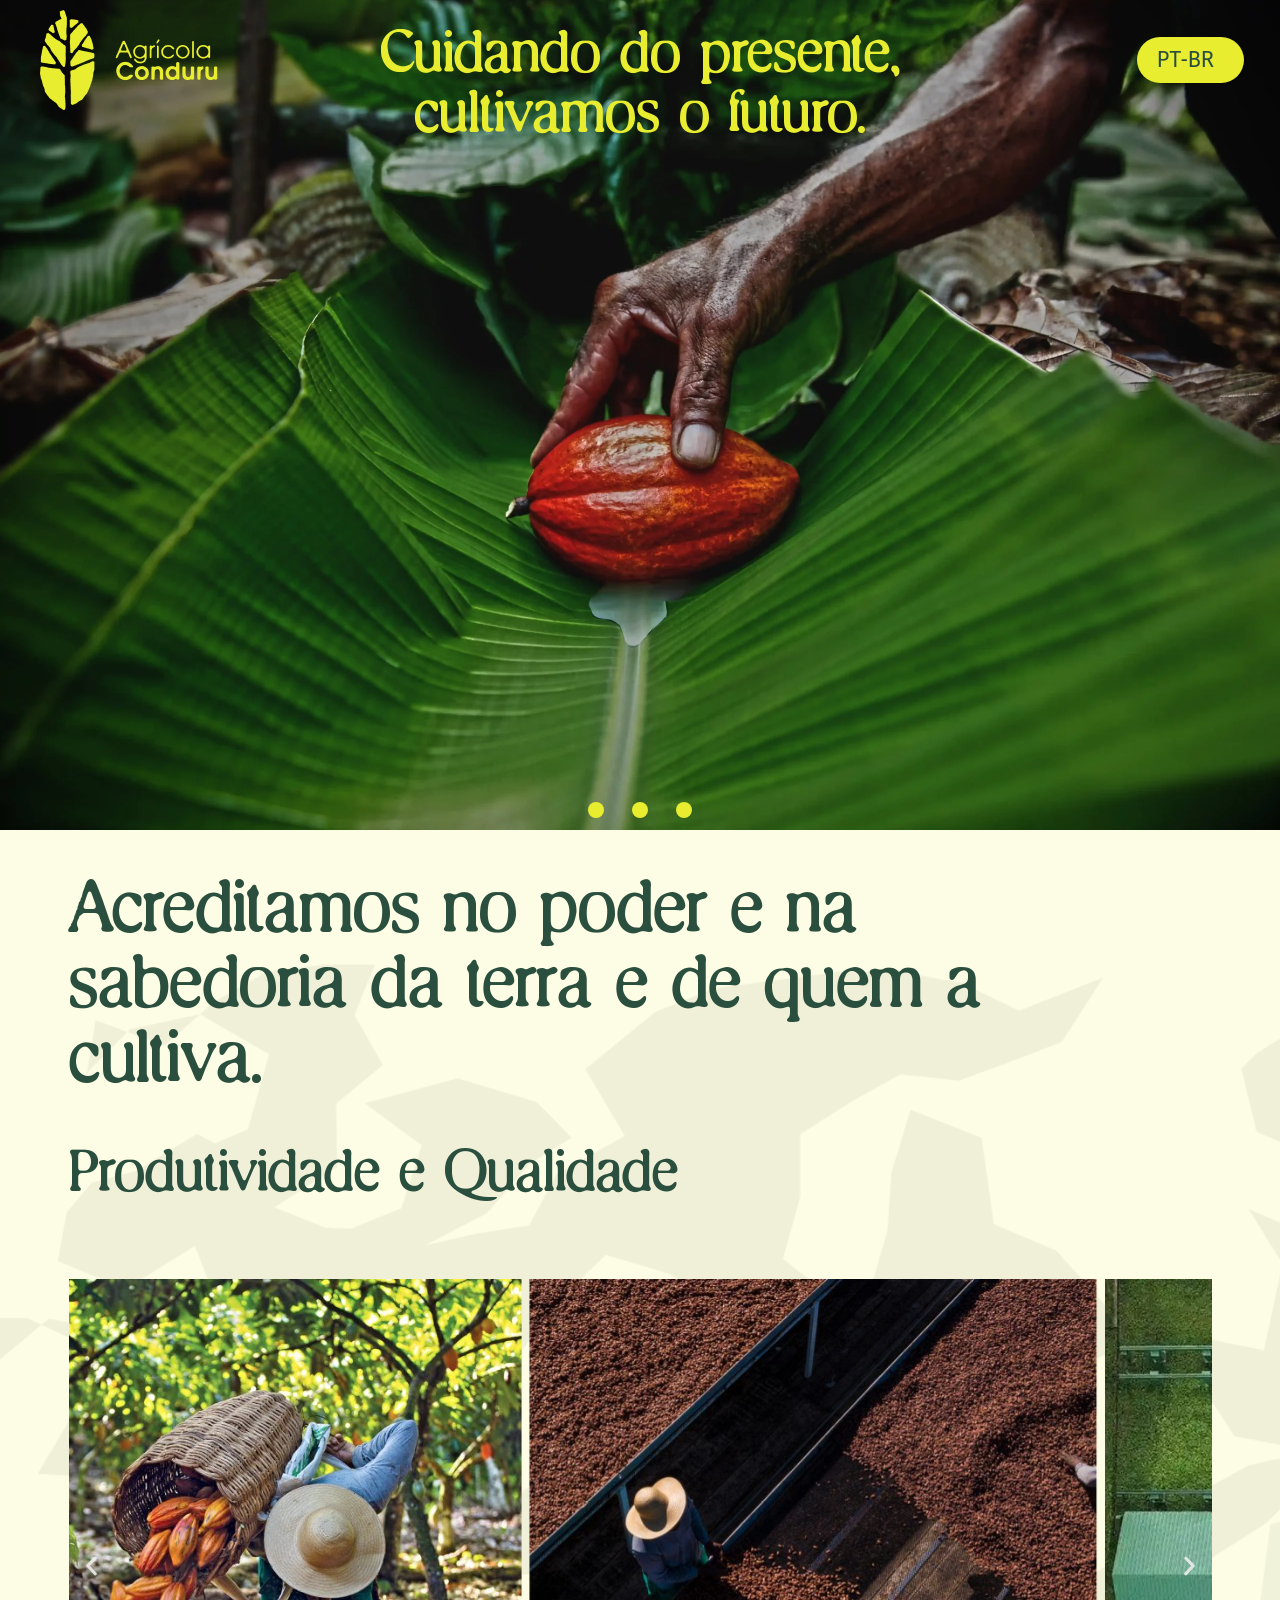
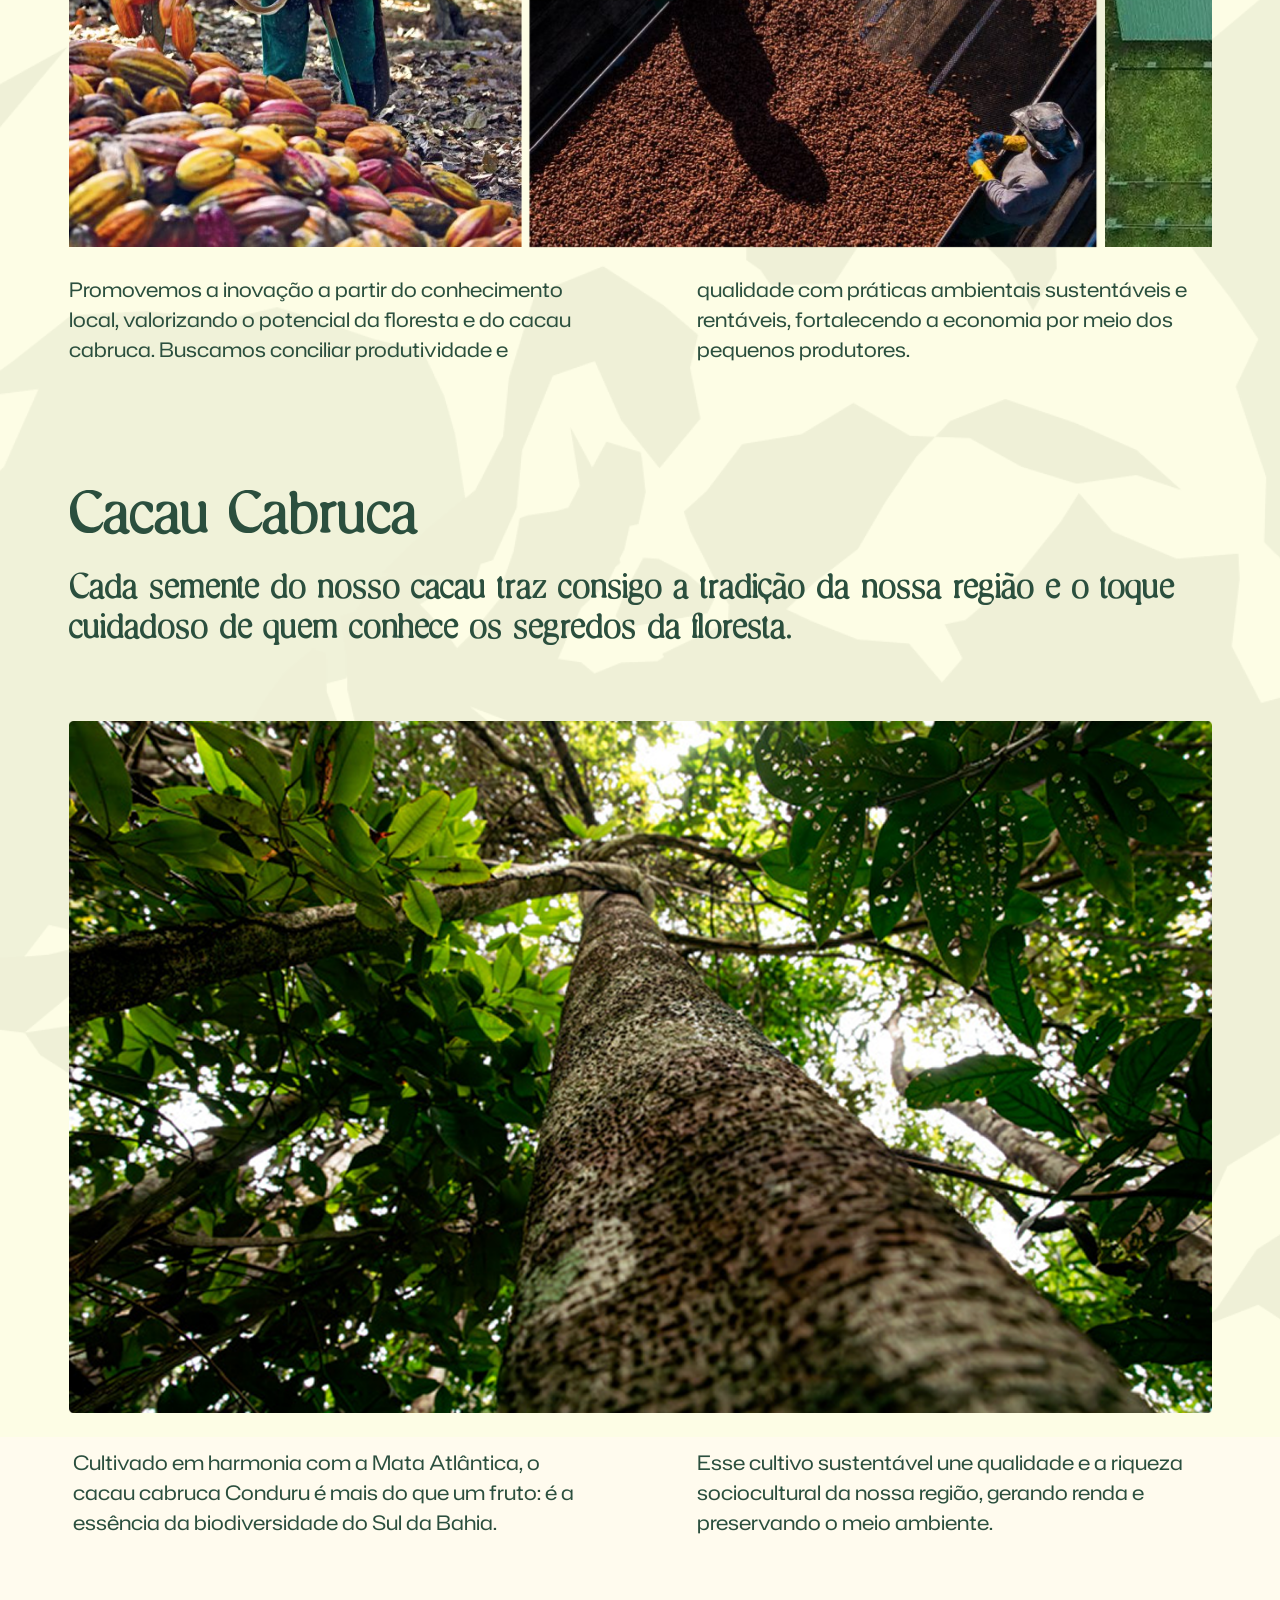
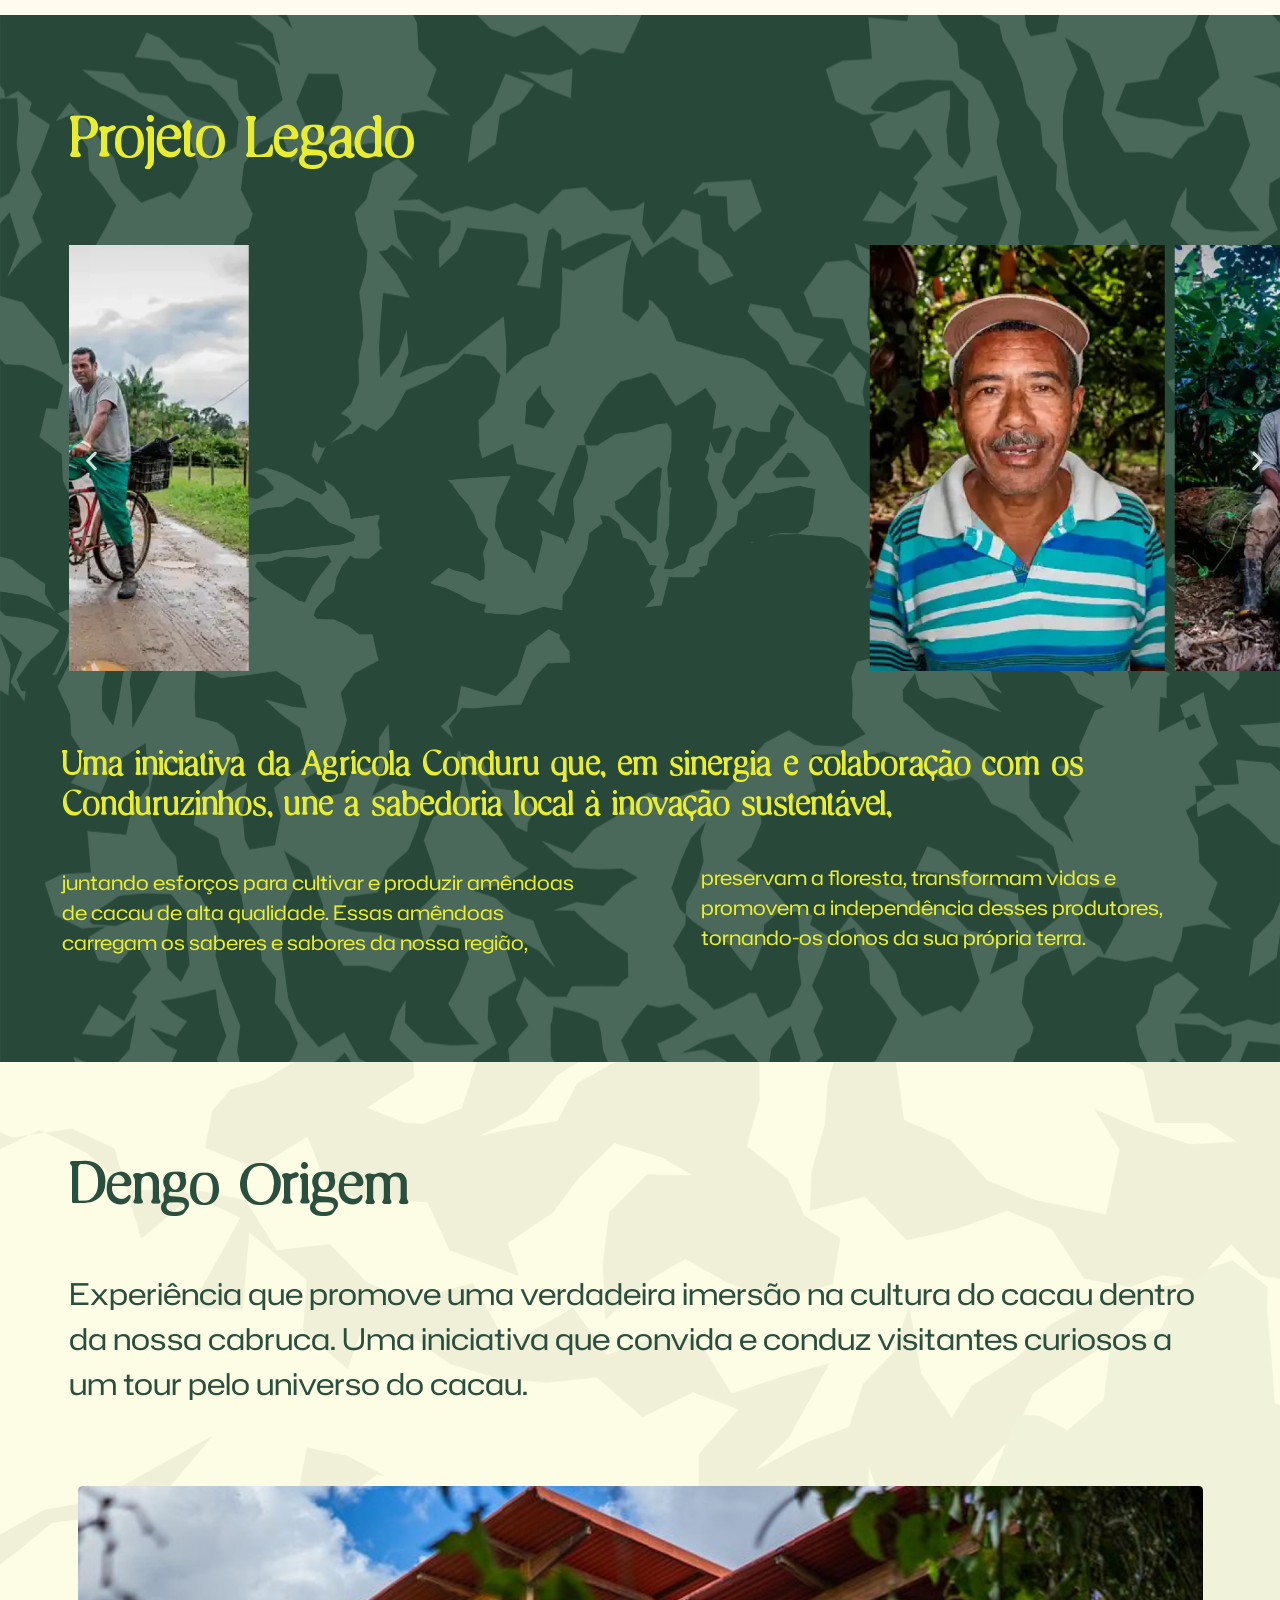
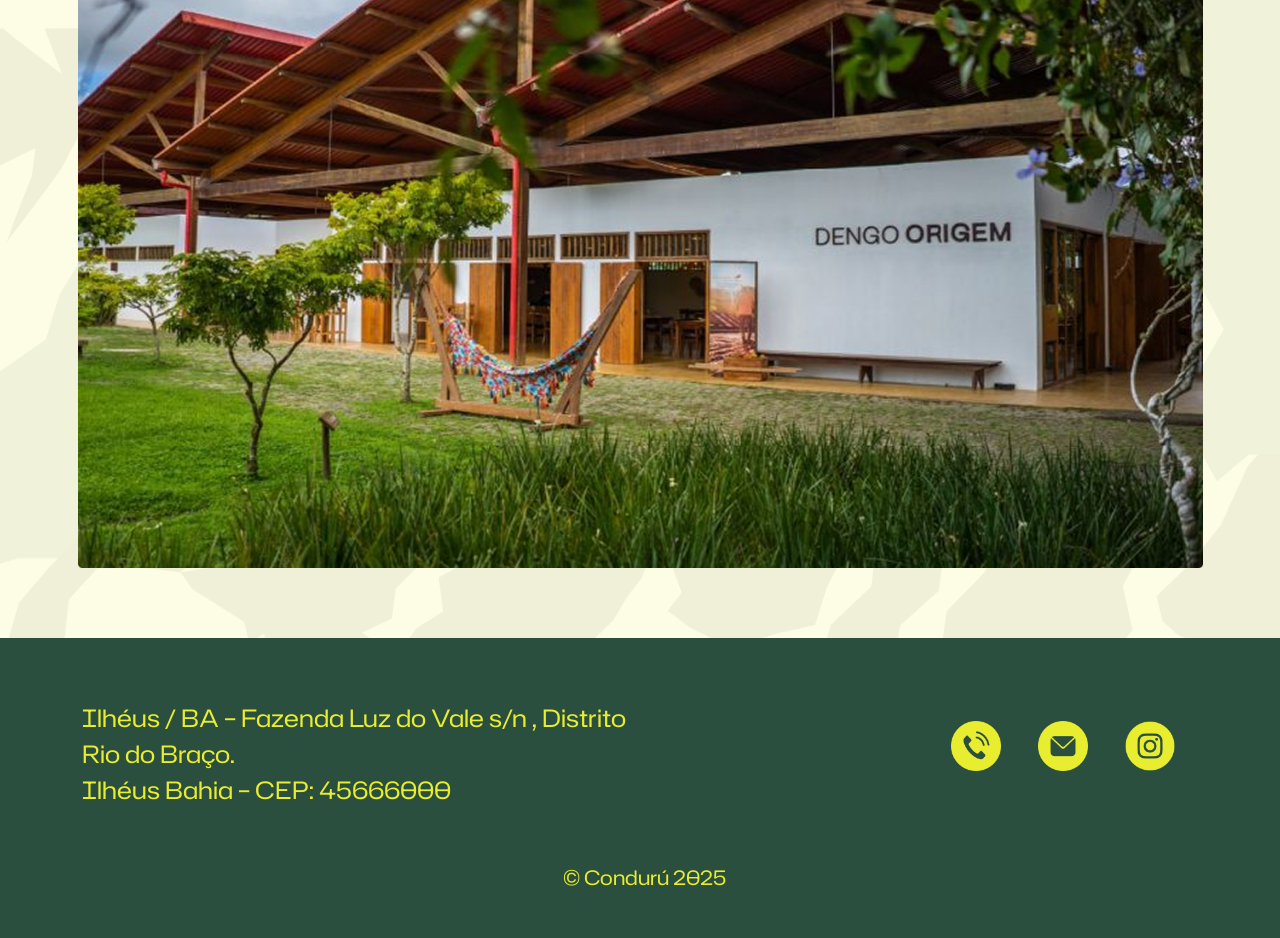
==== pt-br/index.html @ 19e5093d "Site estático da Agrícola Conduru (backup de 28/04/2025) Co-Authored-By: Claude Opus 5.5 <noreply@an" ====
<!doctype html>
<html lang="pt-BR">
<head>
	<meta charset="UTF-8">
	<meta name="viewport" content="width=device-width, initial-scale=1">
	<link rel="profile" href="https://gmpg.org/xfn/11">
	<title>Agrícola Conduru</title>
<meta name='robots' content='max-image-preview:large' />
	<style>img:is([sizes="auto" i], [sizes^="auto," i]) { contain-intrinsic-size: 3000px 1500px }</style>
	<script>
window._wpemojiSettings = {"baseUrl":"https:\/\/s.w.org\/images\/core\/emoji\/16.0.1\/72x72\/","ext":".png","svgUrl":"https:\/\/s.w.org\/images\/core\/emoji\/16.0.1\/svg\/","svgExt":".svg","source":{"concatemoji":"\/wp-includes\/js\/wp-emoji-release.min.js?ver=6.8.3"}};
/*! This file is auto-generated */
!function(s,n){var o,i,e;function c(e){try{var t={supportTests:e,timestamp:(new Date).valueOf()};sessionStorage.setItem(o,JSON.stringify(t))}catch(e){}}function p(e,t,n){e.clearRect(0,0,e.canvas.width,e.canvas.height),e.fillText(t,0,0);var t=new Uint32Array(e.getImageData(0,0,e.canvas.width,e.canvas.height).data),a=(e.clearRect(0,0,e.canvas.width,e.canvas.height),e.fillText(n,0,0),new Uint32Array(e.getImageData(0,0,e.canvas.width,e.canvas.height).data));return t.every(function(e,t){return e===a[t]})}function u(e,t){e.clearRect(0,0,e.canvas.width,e.canvas.height),e.fillText(t,0,0);for(var n=e.getImageData(16,16,1,1),a=0;a<n.data.length;a++)if(0!==n.data[a])return!1;return!0}function f(e,t,n,a){switch(t){case"flag":return n(e,"\ud83c\udff3\ufe0f\u200d\u26a7\ufe0f","\ud83c\udff3\ufe0f\u200b\u26a7\ufe0f")?!1:!n(e,"\ud83c\udde8\ud83c\uddf6","\ud83c\udde8\u200b\ud83c\uddf6")&&!n(e,"\ud83c\udff4\udb40\udc67\udb40\udc62\udb40\udc65\udb40\udc6e\udb40\udc67\udb40\udc7f","\ud83c\udff4\u200b\udb40\udc67\u200b\udb40\udc62\u200b\udb40\udc65\u200b\udb40\udc6e\u200b\udb40\udc67\u200b\udb40\udc7f");case"emoji":return!a(e,"\ud83e\udedf")}return!1}function g(e,t,n,a){var r="undefined"!=typeof WorkerGlobalScope&&self instanceof WorkerGlobalScope?new OffscreenCanvas(300,150):s.createElement("canvas"),o=r.getContext("2d",{willReadFrequently:!0}),i=(o.textBaseline="top",o.font="600 32px Arial",{});return e.forEach(function(e){i[e]=t(o,e,n,a)}),i}function t(e){var t=s.createElement("script");t.src=e,t.defer=!0,s.head.appendChild(t)}"undefined"!=typeof Promise&&(o="wpEmojiSettingsSupports",i=["flag","emoji"],n.supports={everything:!0,everythingExceptFlag:!0},e=new Promise(function(e){s.addEventListener("DOMContentLoaded",e,{once:!0})}),new Promise(function(t){var n=function(){try{var e=JSON.parse(sessionStorage.getItem(o));if("object"==typeof e&&"number"==typeof e.timestamp&&(new Date).valueOf()<e.timestamp+604800&&"object"==typeof e.supportTests)return e.supportTests}catch(e){}return null}();if(!n){if("undefined"!=typeof Worker&&"undefined"!=typeof OffscreenCanvas&&"undefined"!=typeof URL&&URL.createObjectURL&&"undefined"!=typeof Blob)try{var e="postMessage("+g.toString()+"("+[JSON.stringify(i),f.toString(),p.toString(),u.toString()].join(",")+"));",a=new Blob([e],{type:"text/javascript"}),r=new Worker(URL.createObjectURL(a),{name:"wpTestEmojiSupports"});return void(r.onmessage=function(e){c(n=e.data),r.terminate(),t(n)})}catch(e){}c(n=g(i,f,p,u))}t(n)}).then(function(e){for(var t in e)n.supports[t]=e[t],n.supports.everything=n.supports.everything&&n.supports[t],"flag"!==t&&(n.supports.everythingExceptFlag=n.supports.everythingExceptFlag&&n.supports[t]);n.supports.everythingExceptFlag=n.supports.everythingExceptFlag&&!n.supports.flag,n.DOMReady=!1,n.readyCallback=function(){n.DOMReady=!0}}).then(function(){return e}).then(function(){var e;n.supports.everything||(n.readyCallback(),(e=n.source||{}).concatemoji?t(e.concatemoji):e.wpemoji&&e.twemoji&&(t(e.twemoji),t(e.wpemoji)))}))}((window,document),window._wpemojiSettings);
</script>
<style id='wp-emoji-styles-inline-css'>

	img.wp-smiley, img.emoji {
		display: inline !important;
		border: none !important;
		box-shadow: none !important;
		height: 1em !important;
		width: 1em !important;
		margin: 0 0.07em !important;
		vertical-align: -0.1em !important;
		background: none !important;
		padding: 0 !important;
	}
</style>
<style id='global-styles-inline-css'>
:root{--wp--preset--aspect-ratio--square: 1;--wp--preset--aspect-ratio--4-3: 4/3;--wp--preset--aspect-ratio--3-4: 3/4;--wp--preset--aspect-ratio--3-2: 3/2;--wp--preset--aspect-ratio--2-3: 2/3;--wp--preset--aspect-ratio--16-9: 16/9;--wp--preset--aspect-ratio--9-16: 9/16;--wp--preset--color--black: #000000;--wp--preset--color--cyan-bluish-gray: #abb8c3;--wp--preset--color--white: #ffffff;--wp--preset--color--pale-pink: #f78da7;--wp--preset--color--vivid-red: #cf2e2e;--wp--preset--color--luminous-vivid-orange: #ff6900;--wp--preset--color--luminous-vivid-amber: #fcb900;--wp--preset--color--light-green-cyan: #7bdcb5;--wp--preset--color--vivid-green-cyan: #00d084;--wp--preset--color--pale-cyan-blue: #8ed1fc;--wp--preset--color--vivid-cyan-blue: #0693e3;--wp--preset--color--vivid-purple: #9b51e0;--wp--preset--gradient--vivid-cyan-blue-to-vivid-purple: linear-gradient(135deg,rgba(6,147,227,1) 0%,rgb(155,81,224) 100%);--wp--preset--gradient--light-green-cyan-to-vivid-green-cyan: linear-gradient(135deg,rgb(122,220,180) 0%,rgb(0,208,130) 100%);--wp--preset--gradient--luminous-vivid-amber-to-luminous-vivid-orange: linear-gradient(135deg,rgba(252,185,0,1) 0%,rgba(255,105,0,1) 100%);--wp--preset--gradient--luminous-vivid-orange-to-vivid-red: linear-gradient(135deg,rgba(255,105,0,1) 0%,rgb(207,46,46) 100%);--wp--preset--gradient--very-light-gray-to-cyan-bluish-gray: linear-gradient(135deg,rgb(238,238,238) 0%,rgb(169,184,195) 100%);--wp--preset--gradient--cool-to-warm-spectrum: linear-gradient(135deg,rgb(74,234,220) 0%,rgb(151,120,209) 20%,rgb(207,42,186) 40%,rgb(238,44,130) 60%,rgb(251,105,98) 80%,rgb(254,248,76) 100%);--wp--preset--gradient--blush-light-purple: linear-gradient(135deg,rgb(255,206,236) 0%,rgb(152,150,240) 100%);--wp--preset--gradient--blush-bordeaux: linear-gradient(135deg,rgb(254,205,165) 0%,rgb(254,45,45) 50%,rgb(107,0,62) 100%);--wp--preset--gradient--luminous-dusk: linear-gradient(135deg,rgb(255,203,112) 0%,rgb(199,81,192) 50%,rgb(65,88,208) 100%);--wp--preset--gradient--pale-ocean: linear-gradient(135deg,rgb(255,245,203) 0%,rgb(182,227,212) 50%,rgb(51,167,181) 100%);--wp--preset--gradient--electric-grass: linear-gradient(135deg,rgb(202,248,128) 0%,rgb(113,206,126) 100%);--wp--preset--gradient--midnight: linear-gradient(135deg,rgb(2,3,129) 0%,rgb(40,116,252) 100%);--wp--preset--font-size--small: 13px;--wp--preset--font-size--medium: 20px;--wp--preset--font-size--large: 36px;--wp--preset--font-size--x-large: 42px;--wp--preset--spacing--20: 0.44rem;--wp--preset--spacing--30: 0.67rem;--wp--preset--spacing--40: 1rem;--wp--preset--spacing--50: 1.5rem;--wp--preset--spacing--60: 2.25rem;--wp--preset--spacing--70: 3.38rem;--wp--preset--spacing--80: 5.06rem;--wp--preset--shadow--natural: 6px 6px 9px rgba(0, 0, 0, 0.2);--wp--preset--shadow--deep: 12px 12px 50px rgba(0, 0, 0, 0.4);--wp--preset--shadow--sharp: 6px 6px 0px rgba(0, 0, 0, 0.2);--wp--preset--shadow--outlined: 6px 6px 0px -3px rgba(255, 255, 255, 1), 6px 6px rgba(0, 0, 0, 1);--wp--preset--shadow--crisp: 6px 6px 0px rgba(0, 0, 0, 1);}:root { --wp--style--global--content-size: 800px;--wp--style--global--wide-size: 1200px; }:where(body) { margin: 0; }.wp-site-blocks > .alignleft { float: left; margin-right: 2em; }.wp-site-blocks > .alignright { float: right; margin-left: 2em; }.wp-site-blocks > .aligncenter { justify-content: center; margin-left: auto; margin-right: auto; }:where(.wp-site-blocks) > * { margin-block-start: 24px; margin-block-end: 0; }:where(.wp-site-blocks) > :first-child { margin-block-start: 0; }:where(.wp-site-blocks) > :last-child { margin-block-end: 0; }:root { --wp--style--block-gap: 24px; }:root :where(.is-layout-flow) > :first-child{margin-block-start: 0;}:root :where(.is-layout-flow) > :last-child{margin-block-end: 0;}:root :where(.is-layout-flow) > *{margin-block-start: 24px;margin-block-end: 0;}:root :where(.is-layout-constrained) > :first-child{margin-block-start: 0;}:root :where(.is-layout-constrained) > :last-child{margin-block-end: 0;}:root :where(.is-layout-constrained) > *{margin-block-start: 24px;margin-block-end: 0;}:root :where(.is-layout-flex){gap: 24px;}:root :where(.is-layout-grid){gap: 24px;}.is-layout-flow > .alignleft{float: left;margin-inline-start: 0;margin-inline-end: 2em;}.is-layout-flow > .alignright{float: right;margin-inline-start: 2em;margin-inline-end: 0;}.is-layout-flow > .aligncenter{margin-left: auto !important;margin-right: auto !important;}.is-layout-constrained > .alignleft{float: left;margin-inline-start: 0;margin-inline-end: 2em;}.is-layout-constrained > .alignright{float: right;margin-inline-start: 2em;margin-inline-end: 0;}.is-layout-constrained > .aligncenter{margin-left: auto !important;margin-right: auto !important;}.is-layout-constrained > :where(:not(.alignleft):not(.alignright):not(.alignfull)){max-width: var(--wp--style--global--content-size);margin-left: auto !important;margin-right: auto !important;}.is-layout-constrained > .alignwide{max-width: var(--wp--style--global--wide-size);}body .is-layout-flex{display: flex;}.is-layout-flex{flex-wrap: wrap;align-items: center;}.is-layout-flex > :is(*, div){margin: 0;}body .is-layout-grid{display: grid;}.is-layout-grid > :is(*, div){margin: 0;}body{padding-top: 0px;padding-right: 0px;padding-bottom: 0px;padding-left: 0px;}a:where(:not(.wp-element-button)){text-decoration: underline;}:root :where(.wp-element-button, .wp-block-button__link){background-color: #32373c;border-width: 0;color: #fff;font-family: inherit;font-size: inherit;line-height: inherit;padding: calc(0.667em + 2px) calc(1.333em + 2px);text-decoration: none;}.has-black-color{color: var(--wp--preset--color--black) !important;}.has-cyan-bluish-gray-color{color: var(--wp--preset--color--cyan-bluish-gray) !important;}.has-white-color{color: var(--wp--preset--color--white) !important;}.has-pale-pink-color{color: var(--wp--preset--color--pale-pink) !important;}.has-vivid-red-color{color: var(--wp--preset--color--vivid-red) !important;}.has-luminous-vivid-orange-color{color: var(--wp--preset--color--luminous-vivid-orange) !important;}.has-luminous-vivid-amber-color{color: var(--wp--preset--color--luminous-vivid-amber) !important;}.has-light-green-cyan-color{color: var(--wp--preset--color--light-green-cyan) !important;}.has-vivid-green-cyan-color{color: var(--wp--preset--color--vivid-green-cyan) !important;}.has-pale-cyan-blue-color{color: var(--wp--preset--color--pale-cyan-blue) !important;}.has-vivid-cyan-blue-color{color: var(--wp--preset--color--vivid-cyan-blue) !important;}.has-vivid-purple-color{color: var(--wp--preset--color--vivid-purple) !important;}.has-black-background-color{background-color: var(--wp--preset--color--black) !important;}.has-cyan-bluish-gray-background-color{background-color: var(--wp--preset--color--cyan-bluish-gray) !important;}.has-white-background-color{background-color: var(--wp--preset--color--white) !important;}.has-pale-pink-background-color{background-color: var(--wp--preset--color--pale-pink) !important;}.has-vivid-red-background-color{background-color: var(--wp--preset--color--vivid-red) !important;}.has-luminous-vivid-orange-background-color{background-color: var(--wp--preset--color--luminous-vivid-orange) !important;}.has-luminous-vivid-amber-background-color{background-color: var(--wp--preset--color--luminous-vivid-amber) !important;}.has-light-green-cyan-background-color{background-color: var(--wp--preset--color--light-green-cyan) !important;}.has-vivid-green-cyan-background-color{background-color: var(--wp--preset--color--vivid-green-cyan) !important;}.has-pale-cyan-blue-background-color{background-color: var(--wp--preset--color--pale-cyan-blue) !important;}.has-vivid-cyan-blue-background-color{background-color: var(--wp--preset--color--vivid-cyan-blue) !important;}.has-vivid-purple-background-color{background-color: var(--wp--preset--color--vivid-purple) !important;}.has-black-border-color{border-color: var(--wp--preset--color--black) !important;}.has-cyan-bluish-gray-border-color{border-color: var(--wp--preset--color--cyan-bluish-gray) !important;}.has-white-border-color{border-color: var(--wp--preset--color--white) !important;}.has-pale-pink-border-color{border-color: var(--wp--preset--color--pale-pink) !important;}.has-vivid-red-border-color{border-color: var(--wp--preset--color--vivid-red) !important;}.has-luminous-vivid-orange-border-color{border-color: var(--wp--preset--color--luminous-vivid-orange) !important;}.has-luminous-vivid-amber-border-color{border-color: var(--wp--preset--color--luminous-vivid-amber) !important;}.has-light-green-cyan-border-color{border-color: var(--wp--preset--color--light-green-cyan) !important;}.has-vivid-green-cyan-border-color{border-color: var(--wp--preset--color--vivid-green-cyan) !important;}.has-pale-cyan-blue-border-color{border-color: var(--wp--preset--color--pale-cyan-blue) !important;}.has-vivid-cyan-blue-border-color{border-color: var(--wp--preset--color--vivid-cyan-blue) !important;}.has-vivid-purple-border-color{border-color: var(--wp--preset--color--vivid-purple) !important;}.has-vivid-cyan-blue-to-vivid-purple-gradient-background{background: var(--wp--preset--gradient--vivid-cyan-blue-to-vivid-purple) !important;}.has-light-green-cyan-to-vivid-green-cyan-gradient-background{background: var(--wp--preset--gradient--light-green-cyan-to-vivid-green-cyan) !important;}.has-luminous-vivid-amber-to-luminous-vivid-orange-gradient-background{background: var(--wp--preset--gradient--luminous-vivid-amber-to-luminous-vivid-orange) !important;}.has-luminous-vivid-orange-to-vivid-red-gradient-background{background: var(--wp--preset--gradient--luminous-vivid-orange-to-vivid-red) !important;}.has-very-light-gray-to-cyan-bluish-gray-gradient-background{background: var(--wp--preset--gradient--very-light-gray-to-cyan-bluish-gray) !important;}.has-cool-to-warm-spectrum-gradient-background{background: var(--wp--preset--gradient--cool-to-warm-spectrum) !important;}.has-blush-light-purple-gradient-background{background: var(--wp--preset--gradient--blush-light-purple) !important;}.has-blush-bordeaux-gradient-background{background: var(--wp--preset--gradient--blush-bordeaux) !important;}.has-luminous-dusk-gradient-background{background: var(--wp--preset--gradient--luminous-dusk) !important;}.has-pale-ocean-gradient-background{background: var(--wp--preset--gradient--pale-ocean) !important;}.has-electric-grass-gradient-background{background: var(--wp--preset--gradient--electric-grass) !important;}.has-midnight-gradient-background{background: var(--wp--preset--gradient--midnight) !important;}.has-small-font-size{font-size: var(--wp--preset--font-size--small) !important;}.has-medium-font-size{font-size: var(--wp--preset--font-size--medium) !important;}.has-large-font-size{font-size: var(--wp--preset--font-size--large) !important;}.has-x-large-font-size{font-size: var(--wp--preset--font-size--x-large) !important;}
:root :where(.wp-block-pullquote){font-size: 1.5em;line-height: 1.6;}
</style>
<link rel='stylesheet' id='hello-elementor-css' href='/wp-content/themes/hello-elementor/style.min.css?ver=3.3.0' media='all' />
<link rel='stylesheet' id='hello-elementor-theme-style-css' href='/wp-content/themes/hello-elementor/theme.min.css?ver=3.3.0' media='all' />
<link rel='stylesheet' id='hello-elementor-header-footer-css' href='/wp-content/themes/hello-elementor/header-footer.min.css?ver=3.3.0' media='all' />
<link rel='stylesheet' id='elementor-frontend-css' href='/wp-content/plugins/elementor/assets/css/frontend.min.css?ver=3.28.3' media='all' />
<link rel='stylesheet' id='elementor-post-6-css' href='/wp-content/uploads/elementor/css/post-6.css?ver=1794401483' media='all' />
<link rel='stylesheet' id='widget-image-css' href='/wp-content/plugins/elementor/assets/css/widget-image.min.css?ver=3.28.3' media='all' />
<link rel='stylesheet' id='widget-nav-menu-css' href='/wp-content/plugins/elementor-pro/assets/css/widget-nav-menu.min.css?ver=3.28.2' media='all' />
<link rel='stylesheet' id='e-animation-fadeInUp-css' href='/wp-content/plugins/elementor/assets/lib/animations/styles/fadeInUp.min.css?ver=3.28.3' media='all' />
<link rel='stylesheet' id='swiper-css' href='/wp-content/plugins/elementor/assets/lib/swiper/v8/css/swiper.min.css?ver=8.4.5' media='all' />
<link rel='stylesheet' id='e-swiper-css' href='/wp-content/plugins/elementor/assets/css/conditionals/e-swiper.min.css?ver=3.28.3' media='all' />
<link rel='stylesheet' id='widget-slides-css' href='/wp-content/plugins/elementor-pro/assets/css/widget-slides.min.css?ver=3.28.2' media='all' />
<link rel='stylesheet' id='widget-heading-css' href='/wp-content/plugins/elementor/assets/css/widget-heading.min.css?ver=3.28.3' media='all' />
<link rel='stylesheet' id='widget-image-carousel-css' href='/wp-content/plugins/elementor/assets/css/widget-image-carousel.min.css?ver=3.28.3' media='all' />
<link rel='stylesheet' id='elementor-post-31-css' href='/wp-content/uploads/elementor/css/post-31.css?ver=1794401483' media='all' />
<link rel='stylesheet' id='elementor-post-578-css' href='/wp-content/uploads/elementor/css/post-578.css?ver=1794401483' media='all' />
<link rel='stylesheet' id='elementor-post-514-css' href='/wp-content/uploads/elementor/css/post-514.css?ver=1794401483' media='all' />
<link rel='stylesheet' id='elementor-gf-local-ropasans-css' href='/wp-content/uploads/elementor/google-fonts/css/ropasans.css?ver=1745263195' media='all' />
<script src="/wp-includes/js/jquery/jquery.min.js?ver=3.7.1" id="jquery-core-js"></script>
<script src="/wp-includes/js/jquery/jquery-migrate.min.js?ver=3.4.1" id="jquery-migrate-js"></script>
<meta name="generator" content="WordPress 6.8.3" />
<meta name="generator" content="Elementor 3.28.3; features: e_font_icon_svg, additional_custom_breakpoints, e_local_google_fonts, e_element_cache; settings: css_print_method-external, google_font-enabled, font_display-swap">
			<style>
				.e-con.e-parent:nth-of-type(n+4):not(.e-lazyloaded):not(.e-no-lazyload),
				.e-con.e-parent:nth-of-type(n+4):not(.e-lazyloaded):not(.e-no-lazyload) * {
					background-image: none !important;
				}
				@media screen and (max-height: 1024px) {
					.e-con.e-parent:nth-of-type(n+3):not(.e-lazyloaded):not(.e-no-lazyload),
					.e-con.e-parent:nth-of-type(n+3):not(.e-lazyloaded):not(.e-no-lazyload) * {
						background-image: none !important;
					}
				}
				@media screen and (max-height: 640px) {
					.e-con.e-parent:nth-of-type(n+2):not(.e-lazyloaded):not(.e-no-lazyload),
					.e-con.e-parent:nth-of-type(n+2):not(.e-lazyloaded):not(.e-no-lazyload) * {
						background-image: none !important;
					}
				}
			</style>
			<style id="yellow-pencil">
/*
	The following CSS codes are created by the YellowPencil plugin.
	https://yellowpencil.waspthemes.com/
*/
.page-content .swiper-slide img{position:relative;left:-115px;}
</style></head>
<body class="wp-singular page-template-default page page-id-31 wp-embed-responsive wp-theme-hello-elementor non-logged-in theme-default elementor-default elementor-kit-6 elementor-page elementor-page-31">


<a class="skip-link screen-reader-text" href="#content">Skip to content</a>


<main id="content" class="site-main post-31 page type-page status-publish hentry">

	
	<div class="page-content">
				<div data-elementor-type="wp-page" data-elementor-id="31" class="elementor elementor-31" data-elementor-post-type="page">
				<div class="elementor-element elementor-element-973a7ad e-con-full e-flex e-con e-parent" data-id="973a7ad" data-element_type="container">
		<div class="elementor-element elementor-element-4b2f68e e-grid e-con-full e-con e-child" data-id="4b2f68e" data-element_type="container">
				<div class="elementor-element elementor-element-d1f33c1 elementor-widget__width-inherit elementor-widget-tablet__width-inherit elementor-widget elementor-widget-image" data-id="d1f33c1" data-element_type="widget" data-widget_type="image.default">
				<div class="elementor-widget-container">
															<img decoding="async" width="178" height="100" src="/wp-content/uploads/2025/04/Symbol_Editing_Mode.png" class="attachment-full size-full wp-image-36" alt="" />															</div>
				</div>
				<div class="elementor-element elementor-element-fc7458c elementor-nav-menu--dropdown-none elementor-nav-menu__align-end elementor-widget elementor-widget-nav-menu" data-id="fc7458c" data-element_type="widget" data-settings="{&quot;submenu_icon&quot;:{&quot;value&quot;:&quot;&lt;i class=\&quot;\&quot;&gt;&lt;\/i&gt;&quot;,&quot;library&quot;:&quot;&quot;},&quot;layout&quot;:&quot;horizontal&quot;}" data-widget_type="nav-menu.default">
				<div class="elementor-widget-container">
								<nav aria-label="Menu" class="elementor-nav-menu--main elementor-nav-menu__container elementor-nav-menu--layout-horizontal e--pointer-none">
				<ul id="menu-1-fc7458c" class="elementor-nav-menu"><li class="menu-item menu-item-type-post_type menu-item-object-page current-menu-item page_item page-item-31 current_page_item menu-item-has-children menu-item-581"><a href="./" aria-current="page" class="elementor-item elementor-item-active">PT-BR</a>
<ul class="sub-menu elementor-nav-menu--dropdown">
	<li class="menu-item menu-item-type-custom menu-item-object-custom menu-item-582"><a href="./" class="elementor-sub-item">ING</a></li>
	<li class="menu-item menu-item-type-custom menu-item-object-custom menu-item-583"><a href="./" class="elementor-sub-item">FR</a></li>
</ul>
</li>
</ul>			</nav>
						<nav class="elementor-nav-menu--dropdown elementor-nav-menu__container" aria-hidden="true">
				<ul id="menu-2-fc7458c" class="elementor-nav-menu"><li class="menu-item menu-item-type-post_type menu-item-object-page current-menu-item page_item page-item-31 current_page_item menu-item-has-children menu-item-581"><a href="./" aria-current="page" class="elementor-item elementor-item-active" tabindex="-1">PT-BR</a>
<ul class="sub-menu elementor-nav-menu--dropdown">
	<li class="menu-item menu-item-type-custom menu-item-object-custom menu-item-582"><a href="./" class="elementor-sub-item" tabindex="-1">ING</a></li>
	<li class="menu-item menu-item-type-custom menu-item-object-custom menu-item-583"><a href="./" class="elementor-sub-item" tabindex="-1">FR</a></li>
</ul>
</li>
</ul>			</nav>
						</div>
				</div>
				</div>
				</div>
		<div class="elementor-element elementor-element-826365c e-con-full e-flex e-con e-parent" data-id="826365c" data-element_type="container">
				<div class="elementor-element elementor-element-30a2ce2 elementor--v-position-top elementor--h-position-center elementor-pagination-position-inside elementor-widget elementor-widget-slides" data-id="30a2ce2" data-element_type="widget" data-settings="{&quot;navigation&quot;:&quot;dots&quot;,&quot;autoplay&quot;:&quot;yes&quot;,&quot;pause_on_hover&quot;:&quot;yes&quot;,&quot;pause_on_interaction&quot;:&quot;yes&quot;,&quot;autoplay_speed&quot;:5000,&quot;infinite&quot;:&quot;yes&quot;,&quot;transition&quot;:&quot;slide&quot;,&quot;transition_speed&quot;:500}" data-widget_type="slides.default">
				<div class="elementor-widget-container">
									<div class="elementor-swiper">
					<div class="elementor-slides-wrapper elementor-main-swiper swiper" role="region" aria-roledescription="carousel" aria-label="Slides" dir="ltr" data-animation="fadeInUp">
				<div class="swiper-wrapper elementor-slides">
										<div class="elementor-repeater-item-8ff0041 swiper-slide" role="group" aria-roledescription="slide"><div class="swiper-slide-bg" role="img"></div><div class="swiper-slide-inner" ><div class="swiper-slide-contents"><div class="elementor-slide-heading">Cuidando do presente,<BR> cultivamos o futuro.</div></div></div></div><div class="elementor-repeater-item-9a06136 swiper-slide" role="group" aria-roledescription="slide"><div class="swiper-slide-bg" role="img"></div><div class="swiper-slide-inner" ><div class="swiper-slide-contents"><div class="elementor-slide-heading">Cuidando do presente,<BR> cultivamos o futuro.</div></div></div></div><div class="elementor-repeater-item-6f4d9d2 swiper-slide" role="group" aria-roledescription="slide"><div class="swiper-slide-bg" role="img"></div><div class="swiper-slide-inner" ><div class="swiper-slide-contents"><div class="elementor-slide-heading">Cuidando do presente,<BR> cultivamos o futuro.</div></div></div></div>				</div>
																				<div class="swiper-pagination"></div>
												</div>
				</div>
								</div>
				</div>
				</div>
		<div class="elementor-element elementor-element-a99fca0 e-con-full e-flex e-con e-parent" data-id="a99fca0" data-element_type="container" data-settings="{&quot;background_background&quot;:&quot;classic&quot;}">
				<div class="elementor-element elementor-element-5cd92dc elementor-widget__width-initial elementor-widget elementor-widget-heading" data-id="5cd92dc" data-element_type="widget" data-widget_type="heading.default">
				<div class="elementor-widget-container">
					<h2 class="elementor-heading-title elementor-size-default">Acreditamos no poder e na sabedoria da terra e de quem a cultiva.&nbsp;<br></h2>				</div>
				</div>
				<div class="elementor-element elementor-element-25c3099 elementor-widget__width-initial elementor-widget elementor-widget-heading" data-id="25c3099" data-element_type="widget" data-widget_type="heading.default">
				<div class="elementor-widget-container">
					<h2 class="elementor-heading-title elementor-size-default">Produtividade e Qualidade</h2>				</div>
				</div>
		<div class="elementor-element elementor-element-3e5f22e e-con-full e-flex e-con e-child" data-id="3e5f22e" data-element_type="container">
				<div class="elementor-element elementor-element-ef4a234 elementor-widget-mobile__width-inherit elementor-arrows-position-inside elementor-widget elementor-widget-image-carousel" data-id="ef4a234" data-element_type="widget" data-settings="{&quot;slides_to_show&quot;:&quot;2&quot;,&quot;slides_to_scroll&quot;:&quot;1&quot;,&quot;navigation&quot;:&quot;arrows&quot;,&quot;image_spacing_custom&quot;:{&quot;unit&quot;:&quot;px&quot;,&quot;size&quot;:8,&quot;sizes&quot;:[]},&quot;slides_to_show_mobile&quot;:&quot;2&quot;,&quot;autoplay_speed&quot;:3000,&quot;autoplay&quot;:&quot;yes&quot;,&quot;pause_on_hover&quot;:&quot;yes&quot;,&quot;pause_on_interaction&quot;:&quot;yes&quot;,&quot;infinite&quot;:&quot;yes&quot;,&quot;speed&quot;:500,&quot;image_spacing_custom_tablet&quot;:{&quot;unit&quot;:&quot;px&quot;,&quot;size&quot;:&quot;&quot;,&quot;sizes&quot;:[]},&quot;image_spacing_custom_mobile&quot;:{&quot;unit&quot;:&quot;px&quot;,&quot;size&quot;:&quot;&quot;,&quot;sizes&quot;:[]}}" data-widget_type="image-carousel.default">
				<div class="elementor-widget-container">
							<div class="elementor-image-carousel-wrapper swiper" role="region" aria-roledescription="carousel" aria-label="Carrossel de imagens" dir="ltr">
			<div class="elementor-image-carousel swiper-wrapper swiper-image-stretch" aria-live="off">
								<div class="swiper-slide" role="group" aria-roledescription="slide" aria-label="1 of 3"><figure class="swiper-slide-inner"><img decoding="async" class="swiper-slide-image" src="/wp-content/uploads/elementor/thumbs/128887321_204071681164520_9160236596958989553_n-rw75ao3jt2x9m03yqs9w10h58tacoxnv54fi26ptk4.jpg" alt="128887321_204071681164520_9160236596958989553_n" /></figure></div><div class="swiper-slide" role="group" aria-roledescription="slide" aria-label="2 of 3"><figure class="swiper-slide-inner"><img decoding="async" class="swiper-slide-image" src="/wp-content/uploads/elementor/thumbs/6X7A1344-copiar-rw75ao3jt2x9m03yqs9w10h58tacoxnv54fi26ptk4.jpg" alt="6X7A1344 copiar" /></figure></div><div class="swiper-slide" role="group" aria-roledescription="slide" aria-label="3 of 3"><figure class="swiper-slide-inner"><img decoding="async" class="swiper-slide-image" src="/wp-content/uploads/elementor/thumbs/cc6-copiar-2-rw75ao3jt2x9m03yqs9w10h58tacoxnv54fi26ptk4.jpg" alt="cc6 copiar 2" /></figure></div>			</div>
												<div class="elementor-swiper-button elementor-swiper-button-prev" role="button" tabindex="0">
						<svg aria-hidden="true" class="e-font-icon-svg e-eicon-chevron-left" viewBox="0 0 1000 1000" xmlns="http://www.w3.org/2000/svg"><path d="M646 125C629 125 613 133 604 142L308 442C296 454 292 471 292 487 292 504 296 521 308 533L604 854C617 867 629 875 646 875 663 875 679 871 692 858 704 846 713 829 713 812 713 796 708 779 692 767L438 487 692 225C700 217 708 204 708 187 708 171 704 154 692 142 675 129 663 125 646 125Z"></path></svg>					</div>
					<div class="elementor-swiper-button elementor-swiper-button-next" role="button" tabindex="0">
						<svg aria-hidden="true" class="e-font-icon-svg e-eicon-chevron-right" viewBox="0 0 1000 1000" xmlns="http://www.w3.org/2000/svg"><path d="M696 533C708 521 713 504 713 487 713 471 708 454 696 446L400 146C388 133 375 125 354 125 338 125 325 129 313 142 300 154 292 171 292 187 292 204 296 221 308 233L563 492 304 771C292 783 288 800 288 817 288 833 296 850 308 863 321 871 338 875 354 875 371 875 388 867 400 854L696 533Z"></path></svg>					</div>
				
									</div>
						</div>
				</div>
		<div class="elementor-element elementor-element-cd208e3 e-grid e-con-full e-con e-child" data-id="cd208e3" data-element_type="container">
				<div class="elementor-element elementor-element-4e65861 elementor-widget__width-initial elementor-widget elementor-widget-text-editor" data-id="4e65861" data-element_type="widget" data-widget_type="text-editor.default">
				<div class="elementor-widget-container">
									<p>Promovemos a inovação a partir do conhecimento local, valorizando o potencial da floresta e do cacau cabruca. Buscamos conciliar produtividade e qualidade com práticas ambientais sustentáveis e rentáveis, fortalecendo a economia por meio dos pequenos produtores.</p>								</div>
				</div>
				</div>
				</div>
				<div class="elementor-element elementor-element-7c27e77 elementor-widget__width-initial elementor-widget elementor-widget-heading" data-id="7c27e77" data-element_type="widget" data-widget_type="heading.default">
				<div class="elementor-widget-container">
					<h2 class="elementor-heading-title elementor-size-default">Cacau Cabruca</h2>				</div>
				</div>
				<div class="elementor-element elementor-element-8caf43a elementor-widget__width-initial elementor-widget elementor-widget-text-editor" data-id="8caf43a" data-element_type="widget" data-widget_type="text-editor.default">
				<div class="elementor-widget-container">
									<p>Cada semente do nosso cacau traz consigo a tradição da nossa região e o toque cuidadoso de quem conhece os segredos da floresta.</p>								</div>
				</div>
		<div class="elementor-element elementor-element-32e5ac3 e-con-full e-flex e-con e-child" data-id="32e5ac3" data-element_type="container">
				<div class="elementor-element elementor-element-1ef4b50 elementor-widget elementor-widget-image" data-id="1ef4b50" data-element_type="widget" data-widget_type="image.default">
				<div class="elementor-widget-container">
															<img fetchpriority="high" decoding="async" width="1320" height="800" src="/wp-content/uploads/2025/04/2P3A1821-Aprimorado-NR.png" class="attachment-full size-full wp-image-211" alt="" srcset="/wp-content/uploads/2025/04/2P3A1821-Aprimorado-NR.png 1320w, /wp-content/uploads/2025/04/2P3A1821-Aprimorado-NR-300x182.png 300w, /wp-content/uploads/2025/04/2P3A1821-Aprimorado-NR-1024x621.png 1024w, /wp-content/uploads/2025/04/2P3A1821-Aprimorado-NR-768x465.png 768w" sizes="(max-width: 1320px) 100vw, 1320px" />															</div>
				</div>
				</div>
				</div>
		<div class="elementor-element elementor-element-ee91f94 e-flex e-con-boxed e-con e-parent" data-id="ee91f94" data-element_type="container" data-settings="{&quot;background_background&quot;:&quot;classic&quot;}">
					<div class="e-con-inner">
				<div class="elementor-element elementor-element-91cfbb1 elementor-widget-tablet__width-initial elementor-widget-mobile__width-inherit elementor-widget__width-initial elementor-widget elementor-widget-text-editor" data-id="91cfbb1" data-element_type="widget" data-widget_type="text-editor.default">
				<div class="elementor-widget-container">
									<p>Cultivado em harmonia com a Mata Atlântica, o cacau cabruca Conduru é mais do que um fruto: é a essência da biodiversidade do Sul da Bahia.</p><p>Esse cultivo sustentável une qualidade e a riqueza sociocultural da nossa região, gerando renda e preservando o meio ambiente.</p>								</div>
				</div>
					</div>
				</div>
		<div class="elementor-element elementor-element-d82a030 e-con-full e-flex e-con e-parent" data-id="d82a030" data-element_type="container" data-settings="{&quot;background_background&quot;:&quot;classic&quot;}">
				<div class="elementor-element elementor-element-10efc1b elementor-widget__width-initial elementor-widget elementor-widget-heading" data-id="10efc1b" data-element_type="widget" data-widget_type="heading.default">
				<div class="elementor-widget-container">
					<h2 class="elementor-heading-title elementor-size-default">Projeto Legado</h2>				</div>
				</div>
		<div class="elementor-element elementor-element-7ab795b e-con-full e-flex e-con e-child" data-id="7ab795b" data-element_type="container">
				<div class="elementor-element elementor-element-0e85fd7 elementor-arrows-position-inside elementor-widget elementor-widget-image-carousel" data-id="0e85fd7" data-element_type="widget" data-settings="{&quot;slides_to_show&quot;:&quot;4&quot;,&quot;slides_to_scroll&quot;:&quot;1&quot;,&quot;navigation&quot;:&quot;arrows&quot;,&quot;image_spacing_custom&quot;:{&quot;unit&quot;:&quot;px&quot;,&quot;size&quot;:10,&quot;sizes&quot;:[]},&quot;slides_to_show_mobile&quot;:&quot;2&quot;,&quot;autoplay_speed&quot;:3000,&quot;autoplay&quot;:&quot;yes&quot;,&quot;pause_on_hover&quot;:&quot;yes&quot;,&quot;pause_on_interaction&quot;:&quot;yes&quot;,&quot;infinite&quot;:&quot;yes&quot;,&quot;speed&quot;:500,&quot;image_spacing_custom_tablet&quot;:{&quot;unit&quot;:&quot;px&quot;,&quot;size&quot;:&quot;&quot;,&quot;sizes&quot;:[]},&quot;image_spacing_custom_mobile&quot;:{&quot;unit&quot;:&quot;px&quot;,&quot;size&quot;:&quot;&quot;,&quot;sizes&quot;:[]}}" data-widget_type="image-carousel.default">
				<div class="elementor-widget-container">
							<div class="elementor-image-carousel-wrapper swiper" role="region" aria-roledescription="carousel" aria-label="Carrossel de imagens" dir="ltr">
			<div class="elementor-image-carousel swiper-wrapper" aria-live="off">
								<div class="swiper-slide" role="group" aria-roledescription="slide" aria-label="1 of 5"><figure class="swiper-slide-inner"><img decoding="async" class="swiper-slide-image" src="/wp-content/uploads/elementor/thumbs/2P3A0122-1-1-rw75ao3hdddjb6h2l3wgv2gfxtrhx76ski8ttatbl0.webp" alt="2P3A0122 (1)" /></figure></div><div class="swiper-slide" role="group" aria-roledescription="slide" aria-label="2 of 5"><figure class="swiper-slide-inner"><img decoding="async" class="swiper-slide-image" src="/wp-content/uploads/elementor/thumbs/2P3A2483-rw75ao3hdddjb6h2l3wgv2gfxtrhx76ski8ttatbl0.webp" alt="2P3A2483" /></figure></div><div class="swiper-slide" role="group" aria-roledescription="slide" aria-label="3 of 5"><figure class="swiper-slide-inner"><img decoding="async" class="swiper-slide-image" src="/wp-content/uploads/elementor/thumbs/2P3A0169-rw75ao3hdddjb6h2l3wgv2gfxtrhx76ski8ttatbl0.webp" alt="2P3A0169" /></figure></div><div class="swiper-slide" role="group" aria-roledescription="slide" aria-label="4 of 5"><figure class="swiper-slide-inner"><img decoding="async" class="swiper-slide-image" src="/wp-content/uploads/elementor/thumbs/2P3A0409-rw75ao3hdddjb6h2l3wgv2gfxtrhx76ski8ttatbl0.webp" alt="2P3A0409" /></figure></div><div class="swiper-slide" role="group" aria-roledescription="slide" aria-label="5 of 5"><figure class="swiper-slide-inner"><img decoding="async" class="swiper-slide-image" src="/wp-content/uploads/elementor/thumbs/2P3A2744-rw75ao3hdddjb6h2l3wgv2gfxtrhx76ski8ttatbl0.webp" alt="2P3A2744" /></figure></div>			</div>
												<div class="elementor-swiper-button elementor-swiper-button-prev" role="button" tabindex="0">
						<svg aria-hidden="true" class="e-font-icon-svg e-eicon-chevron-left" viewBox="0 0 1000 1000" xmlns="http://www.w3.org/2000/svg"><path d="M646 125C629 125 613 133 604 142L308 442C296 454 292 471 292 487 292 504 296 521 308 533L604 854C617 867 629 875 646 875 663 875 679 871 692 858 704 846 713 829 713 812 713 796 708 779 692 767L438 487 692 225C700 217 708 204 708 187 708 171 704 154 692 142 675 129 663 125 646 125Z"></path></svg>					</div>
					<div class="elementor-swiper-button elementor-swiper-button-next" role="button" tabindex="0">
						<svg aria-hidden="true" class="e-font-icon-svg e-eicon-chevron-right" viewBox="0 0 1000 1000" xmlns="http://www.w3.org/2000/svg"><path d="M696 533C708 521 713 504 713 487 713 471 708 454 696 446L400 146C388 133 375 125 354 125 338 125 325 129 313 142 300 154 292 171 292 187 292 204 296 221 308 233L563 492 304 771C292 783 288 800 288 817 288 833 296 850 308 863 321 871 338 875 354 875 371 875 388 867 400 854L696 533Z"></path></svg>					</div>
				
									</div>
						</div>
				</div>
				</div>
		<div class="elementor-element elementor-element-0ebab20 e-grid e-con-full e-con e-child" data-id="0ebab20" data-element_type="container">
				<div class="elementor-element elementor-element-565138b elementor-widget__width-initial elementor-widget elementor-widget-text-editor" data-id="565138b" data-element_type="widget" data-widget_type="text-editor.default">
				<div class="elementor-widget-container">
									<p>Uma iniciativa da Agrícola Conduru que, em sinergia e colaboração com os Conduruzinhos, une a sabedoria local à inovação sustentável,</p>								</div>
				</div>
				</div>
		<div class="elementor-element elementor-element-b95d35d e-grid e-con-full e-con e-child" data-id="b95d35d" data-element_type="container">
				<div class="elementor-element elementor-element-de2ea93 elementor-widget-tablet__width-inherit elementor-widget__width-initial elementor-widget elementor-widget-text-editor" data-id="de2ea93" data-element_type="widget" data-widget_type="text-editor.default">
				<div class="elementor-widget-container">
									<p>juntando esforços para cultivar e produzir amêndoas de cacau de alta qualidade. Essas amêndoas carregam os saberes e sabores da nossa região, preservam a floresta, transformam vidas e promovem a independência desses produtores, tornando-os donos da sua própria terra.</p>								</div>
				</div>
				</div>
				</div>
		<div class="elementor-element elementor-element-7caa9f8 e-con-full e-flex e-con e-parent" data-id="7caa9f8" data-element_type="container" data-settings="{&quot;background_background&quot;:&quot;classic&quot;}">
				<div class="elementor-element elementor-element-a216007 elementor-widget__width-initial elementor-widget elementor-widget-heading" data-id="a216007" data-element_type="widget" data-widget_type="heading.default">
				<div class="elementor-widget-container">
					<h2 class="elementor-heading-title elementor-size-default">Dengo Origem</h2>				</div>
				</div>
				<div class="elementor-element elementor-element-59bc9be elementor-widget__width-initial elementor-widget elementor-widget-text-editor" data-id="59bc9be" data-element_type="widget" data-widget_type="text-editor.default">
				<div class="elementor-widget-container">
									<p>Experiência que promove uma verdadeira imersão na cultura do cacau dentro da nossa cabruca. Uma iniciativa que convida e conduz visitantes curiosos a um tour pelo universo do cacau.</p>								</div>
				</div>
		<div class="elementor-element elementor-element-03d51a7 e-con-full e-flex e-con e-child" data-id="03d51a7" data-element_type="container">
				<div class="elementor-element elementor-element-e348e6c elementor-widget-mobile__width-inherit elementor-widget elementor-widget-image" data-id="e348e6c" data-element_type="widget" data-widget_type="image.default">
				<div class="elementor-widget-container">
															<img decoding="async" width="1320" height="800" src="/wp-content/uploads/2025/04/JSQ9Kl-1.png" class="attachment-full size-full wp-image-463" alt="" srcset="/wp-content/uploads/2025/04/JSQ9Kl-1.png 1320w, /wp-content/uploads/2025/04/JSQ9Kl-1-300x182.png 300w, /wp-content/uploads/2025/04/JSQ9Kl-1-1024x621.png 1024w, /wp-content/uploads/2025/04/JSQ9Kl-1-768x465.png 768w" sizes="(max-width: 1320px) 100vw, 1320px" />															</div>
				</div>
				</div>
				</div>
				</div>
		
		
			</div>

	
</main>

			<div data-elementor-type="footer" data-elementor-id="514" class="elementor elementor-514 elementor-location-footer" data-elementor-post-type="elementor_library">
			<div class="elementor-element elementor-element-c236c33 e-con-full e-flex e-con e-parent" data-id="c236c33" data-element_type="container" data-settings="{&quot;background_background&quot;:&quot;classic&quot;}">
		<div class="elementor-element elementor-element-67ad2c8 e-grid e-con-full e-con e-child" data-id="67ad2c8" data-element_type="container">
				<div class="elementor-element elementor-element-e671508 elementor-widget elementor-widget-text-editor" data-id="e671508" data-element_type="widget" data-widget_type="text-editor.default">
				<div class="elementor-widget-container">
									<p>Ilhéus / BA &#8211; Fazenda Luz do Vale s/n , Distrito Rio do Braço. <br />Ilhéus Bahia &#8211; CEP: 45666000</p>								</div>
				</div>
		<div class="elementor-element elementor-element-753e2fe e-grid e-con-full e-con e-child" data-id="753e2fe" data-element_type="container">
		<div class="elementor-element elementor-element-463affc e-con-full e-flex e-con e-child" data-id="463affc" data-element_type="container">
				</div>
		<div class="elementor-element elementor-element-a9eee52 e-con-full e-flex e-con e-child" data-id="a9eee52" data-element_type="container">
				</div>
		<div class="elementor-element elementor-element-06d1e9d e-con-full e-flex e-con e-child" data-id="06d1e9d" data-element_type="container">
				</div>
				<div class="elementor-element elementor-element-f43a38c elementor-widget elementor-widget-image" data-id="f43a38c" data-element_type="widget" data-widget_type="image.default">
				<div class="elementor-widget-container">
															<img width="80" height="80" src="/wp-content/uploads/2025/04/Call.png" class="attachment-full size-full wp-image-1182" alt="" />															</div>
				</div>
				<div class="elementor-element elementor-element-531daba elementor-widget elementor-widget-image" data-id="531daba" data-element_type="widget" data-widget_type="image.default">
				<div class="elementor-widget-container">
															<img width="80" height="80" src="/wp-content/uploads/2025/04/Email.png" class="attachment-full size-full wp-image-1183" alt="" />															</div>
				</div>
				<div class="elementor-element elementor-element-c74f7cc elementor-widget elementor-widget-image" data-id="c74f7cc" data-element_type="widget" data-widget_type="image.default">
				<div class="elementor-widget-container">
															<img width="80" height="80" src="/wp-content/uploads/2025/04/Instagram-1.png" class="attachment-full size-full wp-image-1184" alt="" />															</div>
				</div>
				</div>
				</div>
		<div class="elementor-element elementor-element-6e23c31 e-grid e-con-full e-con e-child" data-id="6e23c31" data-element_type="container">
				<div class="elementor-element elementor-element-8df58a5 elementor-widget elementor-widget-text-editor" data-id="8df58a5" data-element_type="widget" data-widget_type="text-editor.default">
				<div class="elementor-widget-container">
									<p>© Condurú 2025</p>								</div>
				</div>
				</div>
				</div>
				</div>
		
<script type="speculationrules">
{"prefetch":[{"source":"document","where":{"and":[{"href_matches":"\/*"},{"not":{"href_matches":["\/wp-*.php","\/wp-admin\/*","\/wp-content\/uploads\/*","\/wp-content\/*","\/wp-content\/plugins\/*","\/wp-content\/themes\/hello-elementor\/*","\/*\\?(.+)"]}},{"not":{"selector_matches":"a[rel~=\"nofollow\"]"}},{"not":{"selector_matches":".no-prefetch, .no-prefetch a"}}]},"eagerness":"conservative"}]}
</script>
			<script>
				const lazyloadRunObserver = () => {
					const lazyloadBackgrounds = document.querySelectorAll( `.e-con.e-parent:not(.e-lazyloaded)` );
					const lazyloadBackgroundObserver = new IntersectionObserver( ( entries ) => {
						entries.forEach( ( entry ) => {
							if ( entry.isIntersecting ) {
								let lazyloadBackground = entry.target;
								if( lazyloadBackground ) {
									lazyloadBackground.classList.add( 'e-lazyloaded' );
								}
								lazyloadBackgroundObserver.unobserve( entry.target );
							}
						});
					}, { rootMargin: '200px 0px 200px 0px' } );
					lazyloadBackgrounds.forEach( ( lazyloadBackground ) => {
						lazyloadBackgroundObserver.observe( lazyloadBackground );
					} );
				};
				const events = [
					'DOMContentLoaded',
					'elementor/lazyload/observe',
				];
				events.forEach( ( event ) => {
					document.addEventListener( event, lazyloadRunObserver );
				} );
			</script>
			<script src="/wp-content/themes/hello-elementor/assets/js/hello-frontend.min.js?ver=3.3.0" id="hello-theme-frontend-js"></script>
<script src="/wp-content/plugins/elementor-pro/assets/lib/smartmenus/jquery.smartmenus.min.js?ver=1.2.1" id="smartmenus-js"></script>
<script src="/wp-includes/js/imagesloaded.min.js?ver=5.0.0" id="imagesloaded-js"></script>
<script src="/wp-content/plugins/elementor/assets/lib/swiper/v8/swiper.min.js?ver=8.4.5" id="swiper-js"></script>
<script src="/wp-content/plugins/elementor-pro/assets/js/webpack-pro.runtime.min.js?ver=3.28.2" id="elementor-pro-webpack-runtime-js"></script>
<script src="/wp-content/plugins/elementor/assets/js/webpack.runtime.min.js?ver=3.28.3" id="elementor-webpack-runtime-js"></script>
<script src="/wp-content/plugins/elementor/assets/js/frontend-modules.min.js?ver=3.28.3" id="elementor-frontend-modules-js"></script>
<script src="/wp-includes/js/dist/hooks.min.js?ver=4d63a3d491d11ffd8ac6" id="wp-hooks-js"></script>
<script src="/wp-includes/js/dist/i18n.min.js?ver=5e580eb46a90c2b997e6" id="wp-i18n-js"></script>
<script id="wp-i18n-js-after">
wp.i18n.setLocaleData( { 'text direction\u0004ltr': [ 'ltr' ] } );
</script>
<script id="elementor-pro-frontend-js-before">
var ElementorProFrontendConfig = {"ajaxurl":"\/wp-admin\/admin-ajax.php","nonce":"a52186e75c","urls":{"assets":"\/wp-content\/plugins\/elementor-pro\/assets\/","rest":"\/wp-json\/"},"settings":{"lazy_load_background_images":true},"popup":{"hasPopUps":false},"shareButtonsNetworks":{"facebook":{"title":"Facebook","has_counter":true},"twitter":{"title":"Twitter"},"linkedin":{"title":"LinkedIn","has_counter":true},"pinterest":{"title":"Pinterest","has_counter":true},"reddit":{"title":"Reddit","has_counter":true},"vk":{"title":"VK","has_counter":true},"odnoklassniki":{"title":"OK","has_counter":true},"tumblr":{"title":"Tumblr"},"digg":{"title":"Digg"},"skype":{"title":"Skype"},"stumbleupon":{"title":"StumbleUpon","has_counter":true},"mix":{"title":"Mix"},"telegram":{"title":"Telegram"},"pocket":{"title":"Pocket","has_counter":true},"xing":{"title":"XING","has_counter":true},"whatsapp":{"title":"WhatsApp"},"email":{"title":"Email"},"print":{"title":"Print"},"x-twitter":{"title":"X"},"threads":{"title":"Threads"}},"facebook_sdk":{"lang":"pt_BR","app_id":""},"lottie":{"defaultAnimationUrl":"\/wp-content\/plugins\/elementor-pro\/modules\/lottie\/assets\/animations\/default.json"}};
</script>
<script src="/wp-content/plugins/elementor-pro/assets/js/frontend.min.js?ver=3.28.2" id="elementor-pro-frontend-js"></script>
<script src="/wp-includes/js/jquery/ui/core.min.js?ver=1.13.3" id="jquery-ui-core-js"></script>
<script id="elementor-frontend-js-before">
var elementorFrontendConfig = {"environmentMode":{"edit":false,"wpPreview":false,"isScriptDebug":false},"i18n":{"shareOnFacebook":"Share on Facebook","shareOnTwitter":"Share on Twitter","pinIt":"Pin it","download":"Download","downloadImage":"Download image","fullscreen":"Fullscreen","zoom":"Zoom","share":"Share","playVideo":"Play Video","previous":"Previous","next":"Next","close":"Close","a11yCarouselPrevSlideMessage":"Previous slide","a11yCarouselNextSlideMessage":"Next slide","a11yCarouselFirstSlideMessage":"This is the first slide","a11yCarouselLastSlideMessage":"This is the last slide","a11yCarouselPaginationBulletMessage":"Go to slide"},"is_rtl":false,"breakpoints":{"xs":0,"sm":480,"md":768,"lg":1025,"xl":1440,"xxl":1600},"responsive":{"breakpoints":{"mobile":{"label":"Mobile Portrait","value":767,"default_value":767,"direction":"max","is_enabled":true},"mobile_extra":{"label":"Mobile Landscape","value":880,"default_value":880,"direction":"max","is_enabled":false},"tablet":{"label":"Tablet Portrait","value":1024,"default_value":1024,"direction":"max","is_enabled":true},"tablet_extra":{"label":"Tablet Landscape","value":1200,"default_value":1200,"direction":"max","is_enabled":false},"laptop":{"label":"Laptop","value":1366,"default_value":1366,"direction":"max","is_enabled":false},"widescreen":{"label":"Widescreen","value":2400,"default_value":2400,"direction":"min","is_enabled":false}},"hasCustomBreakpoints":false},"version":"3.28.3","is_static":false,"experimentalFeatures":{"e_font_icon_svg":true,"additional_custom_breakpoints":true,"container":true,"e_local_google_fonts":true,"theme_builder_v2":true,"hello-theme-header-footer":true,"nested-elements":true,"editor_v2":true,"e_element_cache":true,"home_screen":true},"urls":{"assets":"\/wp-content\/plugins\/elementor\/assets\/","ajaxurl":"\/wp-admin\/admin-ajax.php","uploadUrl":"\/wp-content\/uploads"},"nonces":{"floatingButtonsClickTracking":"ac4fbffcf0"},"swiperClass":"swiper","settings":{"page":[],"editorPreferences":[]},"kit":{"active_breakpoints":["viewport_mobile","viewport_tablet"],"global_image_lightbox":"yes","lightbox_enable_counter":"yes","lightbox_enable_fullscreen":"yes","lightbox_enable_zoom":"yes","lightbox_enable_share":"yes","lightbox_title_src":"title","lightbox_description_src":"description","hello_header_logo_type":"title","hello_header_menu_layout":"horizontal"},"post":{"id":31,"title":"PT-BR","excerpt":"","featuredImage":false}};
</script>
<script src="/wp-content/plugins/elementor/assets/js/frontend.min.js?ver=3.28.3" id="elementor-frontend-js"></script>
<script src="/wp-content/plugins/elementor-pro/assets/js/elements-handlers.min.js?ver=3.28.2" id="pro-elements-handlers-js"></script>

</body>
</html>
---- wp-content/themes/hello-elementor/style.min.css ----
html{line-height:1.15;-webkit-text-size-adjust:100%}*,:after,:before{box-sizing:border-box}body{margin:0;font-family:-apple-system,BlinkMacSystemFont,Segoe UI,Roboto,Helvetica Neue,Arial,Noto Sans,sans-serif,Apple Color Emoji,Segoe UI Emoji,Segoe UI Symbol,Noto Color Emoji;font-size:1rem;font-weight:400;line-height:1.5;color:#333;background-color:#fff;-webkit-font-smoothing:antialiased;-moz-osx-font-smoothing:grayscale}h1,h2,h3,h4,h5,h6{margin-block-start:.5rem;margin-block-end:1rem;font-family:inherit;font-weight:500;line-height:1.2;color:inherit}h1{font-size:2.5rem}h2{font-size:2rem}h3{font-size:1.75rem}h4{font-size:1.5rem}h5{font-size:1.25rem}h6{font-size:1rem}p{margin-block-start:0;margin-block-end:.9rem}hr{box-sizing:content-box;height:0;overflow:visible}pre{font-family:monospace,monospace;font-size:1em;white-space:pre-wrap}a{background-color:transparent;text-decoration:none;color:#c36}a:active,a:hover{color:#336}a:not([href]):not([tabindex]),a:not([href]):not([tabindex]):focus,a:not([href]):not([tabindex]):hover{color:inherit;text-decoration:none}a:not([href]):not([tabindex]):focus{outline:0}abbr[title]{border-block-end:none;-webkit-text-decoration:underline dotted;text-decoration:underline dotted}b,strong{font-weight:bolder}code,kbd,samp{font-family:monospace,monospace;font-size:1em}small{font-size:80%}sub,sup{font-size:75%;line-height:0;position:relative;vertical-align:baseline}sub{bottom:-.25em}sup{top:-.5em}img{border-style:none;height:auto;max-width:100%}details{display:block}summary{display:list-item}figcaption{font-size:16px;color:#333;line-height:1.4;font-style:italic;font-weight:400}[hidden],template{display:none}@media print{*,:after,:before{background:transparent!important;color:#000!important;box-shadow:none!important;text-shadow:none!important}a,a:visited{text-decoration:underline}a[href]:after{content:" (" attr(href) ")"}abbr[title]:after{content:" (" attr(title) ")"}a[href^="#"]:after,a[href^="javascript:"]:after{content:""}pre{white-space:pre-wrap!important}blockquote,pre{-moz-column-break-inside:avoid;break-inside:avoid;border:1px solid #ccc}thead{display:table-header-group}img,tr{-moz-column-break-inside:avoid;break-inside:avoid}h2,h3,p{orphans:3;widows:3}h2,h3{-moz-column-break-after:avoid;break-after:avoid}}label{display:inline-block;line-height:1;vertical-align:middle}button,input,optgroup,select,textarea{font-family:inherit;font-size:1rem;line-height:1.5;margin:0}input[type=date],input[type=email],input[type=number],input[type=password],input[type=search],input[type=tel],input[type=text],input[type=url],select,textarea{width:100%;border:1px solid #666;border-radius:3px;padding:.5rem 1rem;transition:all .3s}input[type=date]:focus,input[type=email]:focus,input[type=number]:focus,input[type=password]:focus,input[type=search]:focus,input[type=tel]:focus,input[type=text]:focus,input[type=url]:focus,select:focus,textarea:focus{border-color:#333}button,input{overflow:visible}button,select{text-transform:none}[type=button],[type=reset],[type=submit],button{width:auto;-webkit-appearance:button}[type=button],[type=submit],button{display:inline-block;font-weight:400;color:#c36;text-align:center;white-space:nowrap;-webkit-user-select:none;-moz-user-select:none;user-select:none;background-color:transparent;border:1px solid #c36;padding:.5rem 1rem;font-size:1rem;border-radius:3px;transition:all .3s}[type=button]:focus:not(:focus-visible),[type=submit]:focus:not(:focus-visible),button:focus:not(:focus-visible){outline:none}[type=button]:focus,[type=button]:hover,[type=submit]:focus,[type=submit]:hover,button:focus,button:hover{color:#fff;background-color:#c36;text-decoration:none}[type=button]:not(:disabled),[type=submit]:not(:disabled),button:not(:disabled){cursor:pointer}fieldset{padding:.35em .75em .625em}legend{box-sizing:border-box;color:inherit;display:table;max-width:100%;padding:0;white-space:normal}progress{vertical-align:baseline}textarea{overflow:auto;resize:vertical}[type=checkbox],[type=radio]{box-sizing:border-box;padding:0}[type=number]::-webkit-inner-spin-button,[type=number]::-webkit-outer-spin-button{height:auto}[type=search]{-webkit-appearance:textfield;outline-offset:-2px}[type=search]::-webkit-search-decoration{-webkit-appearance:none}::-webkit-file-upload-button{-webkit-appearance:button;font:inherit}select{display:block}table{background-color:transparent;width:100%;margin-block-end:15px;font-size:.9em;border-spacing:0;border-collapse:collapse}table td,table th{padding:15px;line-height:1.5;vertical-align:top;border:1px solid hsla(0,0%,50.2%,.5019607843)}table th{font-weight:700}table tfoot th,table thead th{font-size:1em}table caption+thead tr:first-child td,table caption+thead tr:first-child th,table colgroup+thead tr:first-child td,table colgroup+thead tr:first-child th,table thead:first-child tr:first-child td,table thead:first-child tr:first-child th{border-block-start:1px solid hsla(0,0%,50.2%,.5019607843)}table tbody>tr:nth-child(odd)>td,table tbody>tr:nth-child(odd)>th{background-color:hsla(0,0%,50.2%,.0705882353)}table tbody tr:hover>td,table tbody tr:hover>th{background-color:hsla(0,0%,50.2%,.1019607843)}table tbody+tbody{border-block-start:2px solid hsla(0,0%,50.2%,.5019607843)}@media (max-width:767px){table table{font-size:.8em}table table td,table table th{padding:7px;line-height:1.3}table table th{font-weight:400}}dd,dl,dt,li,ol,ul{margin-block-start:0;margin-block-end:0;border:0;outline:0;font-size:100%;vertical-align:baseline;background:transparent}
---- wp-content/themes/hello-elementor/theme.min.css ----
@charset "UTF-8";.comments-area a,.page-content a{text-decoration:underline}.alignright{float:right;margin-left:1rem}.alignleft{float:left;margin-right:1rem}.aligncenter{clear:both;display:block;margin-inline:auto}.alignwide{margin-inline:-80px}.alignfull{margin-inline:calc(50% - 50vw);max-width:100vw}.alignfull,.alignfull img{width:100vw}.wp-caption{margin-block-end:1.25rem;max-width:100%}.wp-caption.alignleft{margin:5px 20px 20px 0}.wp-caption.alignright{margin:5px 0 20px 20px}.wp-caption img{display:block;margin-inline:auto}.wp-caption-text{margin:0}.gallery-caption{display:block;font-size:.8125rem;line-height:1.5;margin:0;padding:.75rem}.pagination{display:flex;justify-content:space-between;margin:20px auto}.sticky{position:relative;display:block}.bypostauthor{font-size:inherit}.hide{display:none!important}.post-password-form p{width:100%;display:flex;align-items:flex-end}.post-password-form [type=submit]{margin-inline-start:3px}.screen-reader-text{clip:rect(1px,1px,1px,1px);height:1px;overflow:hidden;position:absolute!important;width:1px;word-wrap:normal!important}.screen-reader-text:focus{background-color:#eee;clip:auto!important;clip-path:none;color:#333;display:block;font-size:1rem;height:auto;left:5px;line-height:normal;padding:12px 24px;text-decoration:none;top:5px;width:auto;z-index:100000}.post .entry-title a{text-decoration:none}.post .wp-post-image{width:100%;max-height:500px;-o-object-fit:cover;object-fit:cover}@media (max-width:991px){.post .wp-post-image{max-height:400px}}@media (max-width:575px){.post .wp-post-image{max-height:300px}}#comments .comment-list{margin:0;padding:0;list-style:none;font-size:.9em}#comments .comment,#comments .pingback{position:relative}#comments .comment .comment-body,#comments .pingback .comment-body{display:flex;flex-direction:column;padding-block-start:30px;padding-block-end:30px;padding-inline-start:60px;padding-inline-end:0;border-block-end:1px solid #ccc}#comments .comment .avatar,#comments .pingback .avatar{position:absolute;left:0;border-radius:50%;margin-inline-end:10px}body.rtl #comments .comment .avatar,body.rtl #comments .pingback .avatar,html[dir=rtl] #comments .comment .avatar,html[dir=rtl] #comments .pingback .avatar{left:auto;right:0}#comments .comment-meta{display:flex;justify-content:space-between;margin-block-end:.9rem}#comments .comment-metadata,#comments .reply{font-size:11px;line-height:1}#comments .children{position:relative;list-style:none;margin:0;padding-inline-start:30px}#comments .children li:last-child{padding-block-end:0}#comments ol.comment-list .children:before{display:inline-block;font-size:1em;font-weight:400;line-height:100%;content:"↪";position:absolute;top:45px;left:0;width:auto}body.rtl #comments ol.comment-list .children:before,html[dir=rtl] #comments ol.comment-list .children:before{content:"↩";left:auto;right:0}@media (min-width:768px){#comments .comment-author,#comments .comment-metadata{line-height:1}}@media (max-width:767px){#comments .comment .comment-body{padding:30px 0}#comments .children{padding-inline-start:20px}#comments .comment .avatar{position:inherit;float:left}body.rtl #comments .comment .avatar,html[dir=rtl] #comments .comment .avatar{float:right}}.page-header .entry-title,.site-footer .footer-inner,.site-footer:not(.dynamic-footer),.site-header .header-inner,.site-header:not(.dynamic-header),body:not([class*=elementor-page-]) .site-main{margin-inline-start:auto;margin-inline-end:auto;width:100%}@media (max-width:575px){.page-header .entry-title,.site-footer .footer-inner,.site-footer:not(.dynamic-footer),.site-header .header-inner,.site-header:not(.dynamic-header),body:not([class*=elementor-page-]) .site-main{padding-inline-start:10px;padding-inline-end:10px}}@media (min-width:576px){.page-header .entry-title,.site-footer .footer-inner,.site-footer:not(.dynamic-footer),.site-header .header-inner,.site-header:not(.dynamic-header),body:not([class*=elementor-page-]) .site-main{max-width:500px}.site-footer.footer-full-width .footer-inner,.site-header.header-full-width .header-inner{max-width:100%}}@media (min-width:768px){.page-header .entry-title,.site-footer .footer-inner,.site-footer:not(.dynamic-footer),.site-header .header-inner,.site-header:not(.dynamic-header),body:not([class*=elementor-page-]) .site-main{max-width:600px}.site-footer.footer-full-width,.site-header.header-full-width{max-width:100%}}@media (min-width:992px){.page-header .entry-title,.site-footer .footer-inner,.site-footer:not(.dynamic-footer),.site-header .header-inner,.site-header:not(.dynamic-header),body:not([class*=elementor-page-]) .site-main{max-width:800px}.site-footer.footer-full-width,.site-header.header-full-width{max-width:100%}}@media (min-width:1200px){.page-header .entry-title,.site-footer .footer-inner,.site-footer:not(.dynamic-footer),.site-header .header-inner,.site-header:not(.dynamic-header),body:not([class*=elementor-page-]) .site-main{max-width:1140px}.site-footer.footer-full-width,.site-header.header-full-width{max-width:100%}}.site-header+.elementor{min-height:calc(100vh - 320px)}
---- wp-content/themes/hello-elementor/header-footer.min.css ----
@charset "UTF-8";.site-header{display:flex;flex-wrap:wrap;justify-content:space-between;padding-block-start:1rem;padding-block-end:1rem;position:relative}.site-header .site-title{font-size:2.5rem;font-weight:500;line-height:1.2}.site-header .site-branding{display:flex;flex-direction:column;justify-content:center;gap:.5rem}.site-header .header-inner{display:flex;flex-wrap:wrap;justify-content:space-between}.site-header .header-inner .custom-logo-link{display:block}.site-header .header-inner .site-branding .site-description,.site-header .header-inner .site-branding .site-title{margin:0}.site-header .header-inner .site-branding .site-logo img{display:block}.site-header .header-inner .site-branding.show-logo .site-title,.site-header .header-inner .site-branding.show-title .site-logo{display:none!important}.site-header.header-inverted .header-inner{flex-direction:row-reverse}.site-header.header-inverted .header-inner .site-branding{text-align:end}.site-header.header-stacked .header-inner{align-items:center;flex-direction:column;text-align:center}.site-footer{padding-block-start:1rem;padding-block-end:1rem;position:relative}.site-footer .site-title{font-size:1.5rem;font-weight:500;line-height:1.2}.site-footer .site-branding{display:flex;flex-direction:column;justify-content:center;gap:.5rem}.site-footer .footer-inner{display:flex;flex-wrap:wrap;justify-content:space-between}.site-footer .footer-inner .custom-logo-link{display:block}.site-footer .footer-inner .site-branding .site-description,.site-footer .footer-inner .site-branding .site-title{margin:0}.site-footer .footer-inner .site-branding .site-logo img{display:block}.site-footer .footer-inner .site-branding.show-logo .site-title,.site-footer .footer-inner .site-branding.show-title .site-logo{display:none!important}.site-footer .footer-inner .copyright{align-items:center;display:flex;justify-content:flex-end}.site-footer .footer-inner .copyright p{margin:0}.site-footer.footer-inverted .footer-inner{flex-direction:row-reverse}.site-footer.footer-inverted .footer-inner .site-branding{text-align:end}.site-footer.footer-stacked .footer-inner{align-items:center;flex-direction:column;text-align:center}.site-footer.footer-stacked .footer-inner .site-branding .site-title{text-align:center}.site-footer.footer-stacked .footer-inner .site-navigation .menu{padding:0}@media (max-width:576px){.site-footer:not(.footer-stacked) .footer-inner .copyright,.site-footer:not(.footer-stacked) .footer-inner .site-branding,.site-footer:not(.footer-stacked) .footer-inner .site-navigation{display:block;text-align:center;width:100%;max-width:none}.site-footer .footer-inner .site-navigation ul.menu{justify-content:center}.site-footer .footer-inner .site-navigation ul.menu li{display:inline-block}}.site-header.header-stacked .site-navigation-toggle-holder{justify-content:center;max-width:100%}.site-header.menu-layout-dropdown .site-navigation{display:none}.site-navigation-toggle-holder{display:flex;align-items:center;padding:8px 15px}.site-navigation-toggle-holder .site-navigation-toggle{display:flex;align-items:center;justify-content:center;padding:.5rem;cursor:pointer;border:0 solid;border-radius:3px;background-color:rgba(0,0,0,.05);color:#494c4f}.site-navigation-toggle-holder .site-navigation-toggle-icon{display:block;width:1.25rem}.site-navigation-toggle-holder .site-navigation-toggle-icon:after,.site-navigation-toggle-holder .site-navigation-toggle-icon:before{content:"";background-color:currentColor;display:block;height:3px;transition:all .2s ease-in-out;border-radius:3px}.site-navigation-toggle-holder .site-navigation-toggle-icon:before{box-shadow:0 .35rem 0 currentColor;margin-block-end:.5rem}.site-navigation-toggle-holder .site-navigation-toggle[aria-expanded=true] .site-navigation-toggle-icon:before{box-shadow:none;transform:translateY(.35rem) rotate(45deg)}.site-navigation-toggle-holder .site-navigation-toggle[aria-expanded=true] .site-navigation-toggle-icon:after{transform:translateY(-.35rem) rotate(-45deg)}.site-navigation{display:flex;align-items:center}.site-navigation ul.menu,.site-navigation ul.menu ul{list-style-type:none;padding:0}.site-navigation ul.menu{display:flex;flex-wrap:wrap}.site-navigation ul.menu li{position:relative;display:flex}.site-navigation ul.menu li a{display:block;padding:8px 15px}.site-navigation ul.menu li.menu-item-has-children{padding-inline-end:15px}.site-navigation ul.menu li.menu-item-has-children:after{display:flex;content:"▾";font-size:1.5em;justify-content:center;align-items:center;color:#666;text-decoration:none}.site-navigation ul.menu li.menu-item-has-children:focus-within>ul{display:block}.site-navigation ul.menu li ul{background:#fff;display:none;min-width:150px;position:absolute;z-index:2;left:0;top:100%}.site-navigation ul.menu li ul li{border-block-end:#eee 1px solid}.site-navigation ul.menu li ul li:last-child{border-block-end:none}.site-navigation ul.menu li ul li.menu-item-has-children a{flex-grow:1}.site-navigation ul.menu li ul li.menu-item-has-children:after{transform:translateY(-50%) rotate(-90deg)}.site-navigation ul.menu li ul ul{left:100%;top:0}.site-navigation ul.menu li:hover>ul{display:block}footer .site-navigation ul.menu li ul{top:auto;bottom:100%}footer .site-navigation ul.menu li ul ul{bottom:0}footer .site-navigation ul.menu a{padding:5px 15px}.site-navigation-dropdown{margin-block-start:10px;transition:max-height .3s,transform .3s;transform-origin:top;position:absolute;bottom:0;left:0;z-index:10000;width:100%}.site-navigation-toggle-holder:not(.elementor-active)+.site-navigation-dropdown{transform:scaleY(0);max-height:0}.site-navigation-toggle-holder.elementor-active+.site-navigation-dropdown{transform:scaleY(1);max-height:100vh}.site-navigation-dropdown ul{padding:0}.site-navigation-dropdown ul.menu{position:absolute;width:100%;padding:0;margin:0;background:#fff}.site-navigation-dropdown ul.menu li{display:block;width:100%;position:relative}.site-navigation-dropdown ul.menu li a{display:block;padding:20px;background:#fff;color:#55595c;box-shadow:inset 0 -1px 0 rgba(0,0,0,.1019607843)}.site-navigation-dropdown ul.menu li.current-menu-item a{color:#fff;background:#55595c}.site-navigation-dropdown ul.menu>li li{transition:max-height .3s,transform .3s;transform-origin:top;transform:scaleY(0);max-height:0}.site-navigation-dropdown ul.menu li.elementor-active>ul>li{transform:scaleY(1);max-height:100vh}@media (max-width:576px){.site-header.menu-dropdown-mobile:not(.menu-layout-dropdown) .site-navigation{display:none!important}}@media (min-width:768px){.site-header.menu-dropdown-mobile:not(.menu-layout-dropdown) .site-navigation-toggle-holder{display:none!important}}@media (min-width:576px) and (max-width:767px){.site-header.menu-dropdown-mobile:not(.menu-layout-dropdown) .site-navigation{display:none!important}}@media (min-width:992px){.site-header.menu-dropdown-tablet:not(.menu-layout-dropdown) .site-navigation-toggle-holder{display:none!important}}@media (max-width:992px){.site-header.menu-dropdown-tablet:not(.menu-layout-dropdown) .site-navigation{display:none!important}}.site-header.menu-dropdown-none:not(.menu-layout-dropdown) .site-navigation-toggle-holder{display:none!important}
---- wp-content/uploads/elementor/css/post-6.css ----
.elementor-kit-6{--e-global-color-primary:#6EC1E4;--e-global-color-secondary:#54595F;--e-global-color-text:#7A7A7A;--e-global-color-accent:#61CE70;--e-global-typography-primary-font-family:"BN Cringe Serif";--e-global-typography-primary-font-size:60px;--e-global-typography-primary-font-weight:500;--e-global-typography-secondary-font-family:"BN Cringe Serif";--e-global-typography-secondary-font-size:35px;--e-global-typography-secondary-font-weight:400;--e-global-typography-secondary-line-height:40px;--e-global-typography-text-font-family:"HubotSans_SemiExpanded-Regular";--e-global-typography-text-font-size:20px;--e-global-typography-text-font-weight:400;--e-global-typography-accent-font-family:"HubotSans_SemiExpanded-Regular";--e-global-typography-accent-font-size:24px;--e-global-typography-accent-font-weight:500;}.elementor-kit-6 e-page-transition{background-color:#FFBC7D;}.elementor-section.elementor-section-boxed > .elementor-container{max-width:1140px;}.e-con{--container-max-width:1140px;}.elementor-widget:not(:last-child){margin-block-end:20px;}.elementor-element{--widgets-spacing:20px 20px;--widgets-spacing-row:20px;--widgets-spacing-column:20px;}{}h1.entry-title{display:var(--page-title-display);}.site-header{padding-inline-end:0px;padding-inline-start:0px;}@media(max-width:1024px){.elementor-kit-6{--e-global-typography-primary-font-size:55px;--e-global-typography-secondary-font-size:32px;--e-global-typography-text-font-size:20px;--e-global-typography-accent-font-size:24px;}.elementor-section.elementor-section-boxed > .elementor-container{max-width:1024px;}.e-con{--container-max-width:1024px;}}@media(max-width:767px){.elementor-kit-6{--e-global-typography-primary-font-size:35px;--e-global-typography-secondary-font-size:24px;--e-global-typography-secondary-line-height:29px;--e-global-typography-text-font-size:16px;--e-global-typography-accent-font-size:20px;}.elementor-section.elementor-section-boxed > .elementor-container{max-width:767px;}.e-con{--container-max-width:767px;}}/* Start Custom Fonts CSS */@font-face {
	font-family: 'BN Cringe Serif';
	font-style: normal;
	font-weight: normal;
	font-display: auto;
	src: url('/wp-content/uploads/2025/04/BNCringeSerifLight.woff2') format('woff2');
}
/* End Custom Fonts CSS */
/* Start Custom Fonts CSS */@font-face {
	font-family: 'HubotSans_SemiExpanded-Regular';
	font-style: normal;
	font-weight: normal;
	font-display: auto;
	src: url('/wp-content/uploads/2025/04/HubotSans_SemiExpanded-Regular.ttf') format('truetype');
}
/* End Custom Fonts CSS */
---- wp-content/plugins/elementor/assets/css/widget-image.min.css ----
/*! elementor - v3.28.0 - 01-04-2025 */
.elementor-widget-image{text-align:center}.elementor-widget-image a{display:inline-block}.elementor-widget-image a img[src$=".svg"]{width:48px}.elementor-widget-image img{display:inline-block;vertical-align:middle}
---- wp-content/plugins/elementor-pro/assets/css/widget-nav-menu.min.css ----
/*! elementor-pro - v3.28.0 - 30-03-2025 */
@charset "UTF-8";.site-main .menu-navigation-container{overflow:visible}.elementor-item:after,.elementor-item:before{display:block;position:absolute;transition:.3s;transition-timing-function:cubic-bezier(.58,.3,.005,1)}.elementor-item:not(:hover):not(:focus):not(.elementor-item-active):not(.highlighted):after,.elementor-item:not(:hover):not(:focus):not(.elementor-item-active):not(.highlighted):before{opacity:0}.elementor-item-active:after,.elementor-item-active:before,.elementor-item.highlighted:after,.elementor-item.highlighted:before,.elementor-item:focus:after,.elementor-item:focus:before,.elementor-item:hover:after,.elementor-item:hover:before{transform:scale(1)}.e--pointer-double-line .elementor-item:after,.e--pointer-double-line .elementor-item:before,.e--pointer-overline .elementor-item:after,.e--pointer-overline .elementor-item:before,.e--pointer-underline .elementor-item:after,.e--pointer-underline .elementor-item:before{background-color:#3f444b;height:3px;left:0;width:100%;z-index:2}.e--pointer-double-line.e--animation-grow .elementor-item:not(:hover):not(:focus):not(.elementor-item-active):not(.highlighted):after,.e--pointer-double-line.e--animation-grow .elementor-item:not(:hover):not(:focus):not(.elementor-item-active):not(.highlighted):before,.e--pointer-overline.e--animation-grow .elementor-item:not(:hover):not(:focus):not(.elementor-item-active):not(.highlighted):after,.e--pointer-overline.e--animation-grow .elementor-item:not(:hover):not(:focus):not(.elementor-item-active):not(.highlighted):before,.e--pointer-underline.e--animation-grow .elementor-item:not(:hover):not(:focus):not(.elementor-item-active):not(.highlighted):after,.e--pointer-underline.e--animation-grow .elementor-item:not(:hover):not(:focus):not(.elementor-item-active):not(.highlighted):before{height:0;left:50%;width:0}.e--pointer-double-line.e--animation-drop-out .elementor-item:not(:hover):not(:focus):not(.elementor-item-active):not(.highlighted):before,.e--pointer-overline.e--animation-drop-out .elementor-item:not(:hover):not(:focus):not(.elementor-item-active):not(.highlighted):before,.e--pointer-underline.e--animation-drop-out .elementor-item:not(:hover):not(:focus):not(.elementor-item-active):not(.highlighted):before{top:10px}.e--pointer-double-line.e--animation-drop-out .elementor-item:not(:hover):not(:focus):not(.elementor-item-active):not(.highlighted):after,.e--pointer-overline.e--animation-drop-out .elementor-item:not(:hover):not(:focus):not(.elementor-item-active):not(.highlighted):after,.e--pointer-underline.e--animation-drop-out .elementor-item:not(:hover):not(:focus):not(.elementor-item-active):not(.highlighted):after{bottom:10px}.e--pointer-double-line.e--animation-drop-in .elementor-item:not(:hover):not(:focus):not(.elementor-item-active):not(.highlighted):before,.e--pointer-overline.e--animation-drop-in .elementor-item:not(:hover):not(:focus):not(.elementor-item-active):not(.highlighted):before,.e--pointer-underline.e--animation-drop-in .elementor-item:not(:hover):not(:focus):not(.elementor-item-active):not(.highlighted):before{top:-10px}.e--pointer-double-line.e--animation-drop-in .elementor-item:not(:hover):not(:focus):not(.elementor-item-active):not(.highlighted):after,.e--pointer-overline.e--animation-drop-in .elementor-item:not(:hover):not(:focus):not(.elementor-item-active):not(.highlighted):after,.e--pointer-underline.e--animation-drop-in .elementor-item:not(:hover):not(:focus):not(.elementor-item-active):not(.highlighted):after{bottom:-10px}.e--pointer-double-line.e--animation-none,.e--pointer-double-line.e--animation-none .elementor-item,.e--pointer-double-line.e--animation-none .elementor-item:after,.e--pointer-double-line.e--animation-none .elementor-item:before,.e--pointer-double-line.e--animation-none .elementor-item:focus,.e--pointer-double-line.e--animation-none .elementor-item:hover,.e--pointer-double-line.e--animation-none:after,.e--pointer-double-line.e--animation-none:before,.e--pointer-double-line.e--animation-none:focus,.e--pointer-double-line.e--animation-none:hover,.e--pointer-overline.e--animation-none,.e--pointer-overline.e--animation-none .elementor-item,.e--pointer-overline.e--animation-none .elementor-item:after,.e--pointer-overline.e--animation-none .elementor-item:before,.e--pointer-overline.e--animation-none .elementor-item:focus,.e--pointer-overline.e--animation-none .elementor-item:hover,.e--pointer-overline.e--animation-none:after,.e--pointer-overline.e--animation-none:before,.e--pointer-overline.e--animation-none:focus,.e--pointer-overline.e--animation-none:hover,.e--pointer-underline.e--animation-none,.e--pointer-underline.e--animation-none .elementor-item,.e--pointer-underline.e--animation-none .elementor-item:after,.e--pointer-underline.e--animation-none .elementor-item:before,.e--pointer-underline.e--animation-none .elementor-item:focus,.e--pointer-underline.e--animation-none .elementor-item:hover,.e--pointer-underline.e--animation-none:after,.e--pointer-underline.e--animation-none:before,.e--pointer-underline.e--animation-none:focus,.e--pointer-underline.e--animation-none:hover{transition-duration:0s}.e--pointer-double-line .elementor-item:before,.e--pointer-overline .elementor-item:before{content:"";top:0}.e--pointer-double-line.e--animation-slide .elementor-item:not(:hover):not(:focus):not(.elementor-item-active):not(.highlighted):before,.e--pointer-overline.e--animation-slide .elementor-item:not(:hover):not(:focus):not(.elementor-item-active):not(.highlighted):before{left:-20px;width:10px}.e--pointer-double-line .elementor-item:after,.e--pointer-underline .elementor-item:after{bottom:0;content:""}.e--pointer-double-line.e--animation-slide .elementor-item:not(:hover):not(:focus):not(.elementor-item-active):not(.highlighted):after,.e--pointer-underline.e--animation-slide .elementor-item:not(:hover):not(:focus):not(.elementor-item-active):not(.highlighted):after{inset-inline-start:100%;width:10px}.e--pointer-framed .elementor-item:after,.e--pointer-framed .elementor-item:before{background:transparent;border:3px solid #3f444b;bottom:0;left:0;right:0;top:0}.e--pointer-framed .elementor-item:before{content:""}.e--pointer-framed.e--animation-grow .elementor-item:not(:hover):not(:focus):not(.elementor-item-active):not(.highlighted):before{transform:scale(.75)}.e--pointer-framed.e--animation-shrink .elementor-item:not(:hover):not(:focus):not(.elementor-item-active):not(.highlighted):before{transform:scale(1.25)}.e--pointer-framed.e--animation-grow .elementor-item:before,.e--pointer-framed.e--animation-shrink .elementor-item:before{transition:opacity .2s,transform .4s}.e--pointer-framed.e--animation-draw .elementor-item:after,.e--pointer-framed.e--animation-draw .elementor-item:before{height:3px;width:3px}.e--pointer-framed.e--animation-draw .elementor-item:before{border-width:0 0 3px 3px;transition:width .1s .2s,height .1s .3s,opacity .12s .22s}.e--pointer-framed.e--animation-draw .elementor-item:after{border-width:3px 3px 0 0;bottom:0;content:"";left:auto;right:0;top:auto;transition:width .1s,height .1s .1s,opacity .02s .18s}.e--pointer-framed.e--animation-draw .elementor-item-active:after,.e--pointer-framed.e--animation-draw .elementor-item-active:before,.e--pointer-framed.e--animation-draw .elementor-item.highlighted:after,.e--pointer-framed.e--animation-draw .elementor-item.highlighted:before,.e--pointer-framed.e--animation-draw .elementor-item:focus:after,.e--pointer-framed.e--animation-draw .elementor-item:focus:before,.e--pointer-framed.e--animation-draw .elementor-item:hover:after,.e--pointer-framed.e--animation-draw .elementor-item:hover:before{height:100%;width:100%}.e--pointer-framed.e--animation-draw .elementor-item-active:before,.e--pointer-framed.e--animation-draw .elementor-item.highlighted:before,.e--pointer-framed.e--animation-draw .elementor-item:focus:before,.e--pointer-framed.e--animation-draw .elementor-item:hover:before{transition:opacity .02s,height .1s,width .1s .1s}.e--pointer-framed.e--animation-draw .elementor-item-active:after,.e--pointer-framed.e--animation-draw .elementor-item.highlighted:after,.e--pointer-framed.e--animation-draw .elementor-item:focus:after,.e--pointer-framed.e--animation-draw .elementor-item:hover:after{transition:opacity .02s .2s,height .1s .2s,width .1s .3s}.e--pointer-framed.e--animation-corners .elementor-item:after,.e--pointer-framed.e--animation-corners .elementor-item:before{height:3px;width:3px}.e--pointer-framed.e--animation-corners .elementor-item:before{border-width:3px 0 0 3px}.e--pointer-framed.e--animation-corners .elementor-item:after{border-width:0 3px 3px 0;bottom:0;content:"";left:auto;right:0;top:auto}.e--pointer-framed.e--animation-corners .elementor-item-active:after,.e--pointer-framed.e--animation-corners .elementor-item-active:before,.e--pointer-framed.e--animation-corners .elementor-item.highlighted:after,.e--pointer-framed.e--animation-corners .elementor-item.highlighted:before,.e--pointer-framed.e--animation-corners .elementor-item:focus:after,.e--pointer-framed.e--animation-corners .elementor-item:focus:before,.e--pointer-framed.e--animation-corners .elementor-item:hover:after,.e--pointer-framed.e--animation-corners .elementor-item:hover:before{height:100%;transition:opacity 2ms,width .4s,height .4s;width:100%}.e--pointer-framed.e--animation-none,.e--pointer-framed.e--animation-none .elementor-item,.e--pointer-framed.e--animation-none .elementor-item:after,.e--pointer-framed.e--animation-none .elementor-item:before,.e--pointer-framed.e--animation-none .elementor-item:focus,.e--pointer-framed.e--animation-none .elementor-item:hover,.e--pointer-framed.e--animation-none:after,.e--pointer-framed.e--animation-none:before,.e--pointer-framed.e--animation-none:focus,.e--pointer-framed.e--animation-none:hover{transition-duration:0s}.e--pointer-background .elementor-item:after,.e--pointer-background .elementor-item:before{content:"";transition:.3s}.e--pointer-background .elementor-item:before{background:#3f444b;bottom:0;left:0;right:0;top:0;z-index:-1}.e--pointer-background .elementor-item-active,.e--pointer-background .elementor-item.highlighted,.e--pointer-background .elementor-item:focus,.e--pointer-background .elementor-item:hover{color:#fff}.e--pointer-background.e--animation-grow .elementor-item:before{transform:scale(.5)}.e--pointer-background.e--animation-grow .elementor-item-active:before,.e--pointer-background.e--animation-grow .elementor-item.highlighted:before,.e--pointer-background.e--animation-grow .elementor-item:focus:before,.e--pointer-background.e--animation-grow .elementor-item:hover:before{opacity:1;transform:scale(1)}.e--pointer-background.e--animation-shrink .elementor-item:not(:hover):not(:focus):not(.elementor-item-active):not(.highlighted):before{transform:scale(1.2);transition:.3s}.e--pointer-background.e--animation-shrink .elementor-item-active:before,.e--pointer-background.e--animation-shrink .elementor-item.highlighted:before,.e--pointer-background.e--animation-shrink .elementor-item:focus:before,.e--pointer-background.e--animation-shrink .elementor-item:hover:before{transition:opacity .15s,transform .4s}.e--pointer-background.e--animation-sweep-left .elementor-item:not(:hover):not(:focus):not(.elementor-item-active):not(.highlighted):before{left:100%}.e--pointer-background.e--animation-sweep-right .elementor-item:not(:hover):not(:focus):not(.elementor-item-active):not(.highlighted):before{right:100%}.e--pointer-background.e--animation-sweep-up .elementor-item:not(:hover):not(:focus):not(.elementor-item-active):not(.highlighted):before{top:100%}.e--pointer-background.e--animation-sweep-down .elementor-item:not(:hover):not(:focus):not(.elementor-item-active):not(.highlighted):before{bottom:100%}.e--pointer-background.e--animation-shutter-out-vertical .elementor-item:not(:hover):not(:focus):not(.elementor-item-active):not(.highlighted):before{bottom:50%;top:50%}.e--pointer-background.e--animation-shutter-out-horizontal .elementor-item:not(:hover):not(:focus):not(.elementor-item-active):not(.highlighted):before{left:50%;right:50%}.e--pointer-background.e--animation-shutter-in-horizontal .elementor-item:after,.e--pointer-background.e--animation-shutter-in-vertical .elementor-item:after{background:#3f444b;bottom:0;left:0;right:0;top:0;z-index:-1}.e--pointer-background.e--animation-shutter-in-vertical .elementor-item:before{bottom:100%;top:0}.e--pointer-background.e--animation-shutter-in-vertical .elementor-item:after{bottom:0;top:100%}.e--pointer-background.e--animation-shutter-in-vertical .elementor-item-active:before,.e--pointer-background.e--animation-shutter-in-vertical .elementor-item.highlighted:before,.e--pointer-background.e--animation-shutter-in-vertical .elementor-item:focus:before,.e--pointer-background.e--animation-shutter-in-vertical .elementor-item:hover:before{bottom:50%}.e--pointer-background.e--animation-shutter-in-vertical .elementor-item-active:after,.e--pointer-background.e--animation-shutter-in-vertical .elementor-item.highlighted:after,.e--pointer-background.e--animation-shutter-in-vertical .elementor-item:focus:after,.e--pointer-background.e--animation-shutter-in-vertical .elementor-item:hover:after{top:50%}.e--pointer-background.e--animation-shutter-in-horizontal .elementor-item:before{left:100%;right:0}.e--pointer-background.e--animation-shutter-in-horizontal .elementor-item:after{left:0;right:100%}.e--pointer-background.e--animation-shutter-in-horizontal .elementor-item-active:before,.e--pointer-background.e--animation-shutter-in-horizontal .elementor-item.highlighted:before,.e--pointer-background.e--animation-shutter-in-horizontal .elementor-item:focus:before,.e--pointer-background.e--animation-shutter-in-horizontal .elementor-item:hover:before{left:50%}.e--pointer-background.e--animation-shutter-in-horizontal .elementor-item-active:after,.e--pointer-background.e--animation-shutter-in-horizontal .elementor-item.highlighted:after,.e--pointer-background.e--animation-shutter-in-horizontal .elementor-item:focus:after,.e--pointer-background.e--animation-shutter-in-horizontal .elementor-item:hover:after{right:50%}.e--pointer-background.e--animation-none,.e--pointer-background.e--animation-none .elementor-item,.e--pointer-background.e--animation-none .elementor-item:after,.e--pointer-background.e--animation-none .elementor-item:before,.e--pointer-background.e--animation-none .elementor-item:focus,.e--pointer-background.e--animation-none .elementor-item:hover,.e--pointer-background.e--animation-none:after,.e--pointer-background.e--animation-none:before,.e--pointer-background.e--animation-none:focus,.e--pointer-background.e--animation-none:hover{transition-duration:0s}.e--pointer-text.e--animation-skew .elementor-item:focus,.e--pointer-text.e--animation-skew .elementor-item:hover{transform:skew(-8deg)}.e--pointer-text.e--animation-grow .elementor-item:focus,.e--pointer-text.e--animation-grow .elementor-item:hover{transform:scale(1.2)}.e--pointer-text.e--animation-shrink .elementor-item:focus,.e--pointer-text.e--animation-shrink .elementor-item:hover{transform:scale(.8)}.e--pointer-text.e--animation-float .elementor-item:focus,.e--pointer-text.e--animation-float .elementor-item:hover{transform:translateY(-8px)}.e--pointer-text.e--animation-sink .elementor-item:focus,.e--pointer-text.e--animation-sink .elementor-item:hover{transform:translateY(8px)}.e--pointer-text.e--animation-rotate .elementor-item:focus,.e--pointer-text.e--animation-rotate .elementor-item:hover{transform:rotate(6deg)}.e--pointer-text.e--animation-none,.e--pointer-text.e--animation-none .elementor-item,.e--pointer-text.e--animation-none .elementor-item:after,.e--pointer-text.e--animation-none .elementor-item:before,.e--pointer-text.e--animation-none .elementor-item:focus,.e--pointer-text.e--animation-none .elementor-item:hover,.e--pointer-text.e--animation-none:after,.e--pointer-text.e--animation-none:before,.e--pointer-text.e--animation-none:focus,.e--pointer-text.e--animation-none:hover{transition-duration:0s}.elementor-nav-menu--main .elementor-nav-menu a{transition:.4s}.elementor-nav-menu--main .elementor-nav-menu a,.elementor-nav-menu--main .elementor-nav-menu a.highlighted,.elementor-nav-menu--main .elementor-nav-menu a:focus,.elementor-nav-menu--main .elementor-nav-menu a:hover{padding:13px 20px}.elementor-nav-menu--main .elementor-nav-menu a.current{background:#1f2124;color:#fff}.elementor-nav-menu--main .elementor-nav-menu a.disabled{background:#3f444b;color:#88909b}.elementor-nav-menu--main .elementor-nav-menu ul{border-style:solid;border-width:0;padding:0;position:absolute;width:12em}.elementor-nav-menu--main .elementor-nav-menu span.scroll-down,.elementor-nav-menu--main .elementor-nav-menu span.scroll-up{background:#fff;display:none;height:20px;overflow:hidden;position:absolute;visibility:hidden}.elementor-nav-menu--main .elementor-nav-menu span.scroll-down-arrow,.elementor-nav-menu--main .elementor-nav-menu span.scroll-up-arrow{border:8px dashed transparent;border-bottom:8px solid #33373d;height:0;left:50%;margin-inline-start:-8px;overflow:hidden;position:absolute;top:-2px;width:0}.elementor-nav-menu--main .elementor-nav-menu span.scroll-down-arrow{border-color:#33373d transparent transparent;border-style:solid dashed dashed;top:6px}.elementor-nav-menu--main .elementor-nav-menu--dropdown .sub-arrow .e-font-icon-svg,.elementor-nav-menu--main .elementor-nav-menu--dropdown .sub-arrow i{transform:rotate(-90deg)}.elementor-nav-menu--main .elementor-nav-menu--dropdown .sub-arrow .e-font-icon-svg{fill:currentColor;height:1em;width:1em}.elementor-nav-menu--layout-horizontal{display:flex}.elementor-nav-menu--layout-horizontal .elementor-nav-menu{display:flex;flex-wrap:wrap}.elementor-nav-menu--layout-horizontal .elementor-nav-menu a{flex-grow:1;white-space:nowrap}.elementor-nav-menu--layout-horizontal .elementor-nav-menu>li{display:flex}.elementor-nav-menu--layout-horizontal .elementor-nav-menu>li ul,.elementor-nav-menu--layout-horizontal .elementor-nav-menu>li>.scroll-down{top:100%!important}.elementor-nav-menu--layout-horizontal .elementor-nav-menu>li:not(:first-child)>a{margin-inline-start:var(--e-nav-menu-horizontal-menu-item-margin)}.elementor-nav-menu--layout-horizontal .elementor-nav-menu>li:not(:first-child)>.scroll-down,.elementor-nav-menu--layout-horizontal .elementor-nav-menu>li:not(:first-child)>.scroll-up,.elementor-nav-menu--layout-horizontal .elementor-nav-menu>li:not(:first-child)>ul{left:var(--e-nav-menu-horizontal-menu-item-margin)!important}.elementor-nav-menu--layout-horizontal .elementor-nav-menu>li:not(:last-child)>a{margin-inline-end:var(--e-nav-menu-horizontal-menu-item-margin)}.elementor-nav-menu--layout-horizontal .elementor-nav-menu>li:not(:last-child):after{align-self:center;border-color:var(--e-nav-menu-divider-color,#000);border-left-style:var(--e-nav-menu-divider-style,solid);border-left-width:var(--e-nav-menu-divider-width,2px);content:var(--e-nav-menu-divider-content,none);height:var(--e-nav-menu-divider-height,35%)}.elementor-nav-menu__align-right .elementor-nav-menu{justify-content:flex-end;margin-left:auto}.elementor-nav-menu__align-right .elementor-nav-menu--layout-vertical>ul>li>a{justify-content:flex-end}.elementor-nav-menu__align-left .elementor-nav-menu{justify-content:flex-start;margin-right:auto}.elementor-nav-menu__align-left .elementor-nav-menu--layout-vertical>ul>li>a{justify-content:flex-start}.elementor-nav-menu__align-start .elementor-nav-menu{justify-content:flex-start;margin-inline-end:auto}.elementor-nav-menu__align-start .elementor-nav-menu--layout-vertical>ul>li>a{justify-content:flex-start}.elementor-nav-menu__align-end .elementor-nav-menu{justify-content:flex-end;margin-inline-start:auto}.elementor-nav-menu__align-end .elementor-nav-menu--layout-vertical>ul>li>a{justify-content:flex-end}.elementor-nav-menu__align-center .elementor-nav-menu{justify-content:center;margin-inline-end:auto;margin-inline-start:auto}.elementor-nav-menu__align-center .elementor-nav-menu--layout-vertical>ul>li>a{justify-content:center}.elementor-nav-menu__align-justify .elementor-nav-menu--layout-horizontal .elementor-nav-menu{width:100%}.elementor-nav-menu__align-justify .elementor-nav-menu--layout-horizontal .elementor-nav-menu>li{flex-grow:1}.elementor-nav-menu__align-justify .elementor-nav-menu--layout-horizontal .elementor-nav-menu>li>a{justify-content:center}.elementor-widget-nav-menu:not(.elementor-nav-menu--toggle) .elementor-menu-toggle{display:none}.elementor-widget-nav-menu .elementor-widget-container,.elementor-widget-nav-menu:not(:has(.elementor-widget-container)):not([class*=elementor-hidden-]){display:flex;flex-direction:column}.elementor-nav-menu{position:relative;z-index:2}.elementor-nav-menu:after{clear:both;content:" ";display:block;font:0/0 serif;height:0;overflow:hidden;visibility:hidden}.elementor-nav-menu,.elementor-nav-menu li,.elementor-nav-menu ul{display:block;line-height:normal;list-style:none;margin:0;padding:0;-webkit-tap-highlight-color:rgba(0,0,0,0)}.elementor-nav-menu ul{display:none}.elementor-nav-menu ul ul a,.elementor-nav-menu ul ul a:active,.elementor-nav-menu ul ul a:focus,.elementor-nav-menu ul ul a:hover{border-left:16px solid transparent}.elementor-nav-menu ul ul ul a,.elementor-nav-menu ul ul ul a:active,.elementor-nav-menu ul ul ul a:focus,.elementor-nav-menu ul ul ul a:hover{border-left:24px solid transparent}.elementor-nav-menu ul ul ul ul a,.elementor-nav-menu ul ul ul ul a:active,.elementor-nav-menu ul ul ul ul a:focus,.elementor-nav-menu ul ul ul ul a:hover{border-left:32px solid transparent}.elementor-nav-menu ul ul ul ul ul a,.elementor-nav-menu ul ul ul ul ul a:active,.elementor-nav-menu ul ul ul ul ul a:focus,.elementor-nav-menu ul ul ul ul ul a:hover{border-left:40px solid transparent}.elementor-nav-menu a,.elementor-nav-menu li{position:relative}.elementor-nav-menu li{border-width:0}.elementor-nav-menu a{align-items:center;display:flex}.elementor-nav-menu a,.elementor-nav-menu a:focus,.elementor-nav-menu a:hover{line-height:20px;padding:10px 20px}.elementor-nav-menu a.current{background:#1f2124;color:#fff}.elementor-nav-menu a.disabled{color:#88909b;cursor:not-allowed}.elementor-nav-menu .e-plus-icon:before{content:"+"}.elementor-nav-menu .sub-arrow{align-items:center;display:flex;line-height:1;margin-block-end:-10px;margin-block-start:-10px;padding:10px;padding-inline-end:0}.elementor-nav-menu .sub-arrow i{pointer-events:none}.elementor-nav-menu .sub-arrow .fa.fa-chevron-down,.elementor-nav-menu .sub-arrow .fas.fa-chevron-down{font-size:.7em}.elementor-nav-menu .sub-arrow .e-font-icon-svg{height:1em;width:1em}.elementor-nav-menu .sub-arrow .e-font-icon-svg.fa-svg-chevron-down{height:.7em;width:.7em}.elementor-nav-menu--dropdown .elementor-item.elementor-item-active,.elementor-nav-menu--dropdown .elementor-item.highlighted,.elementor-nav-menu--dropdown .elementor-item:focus,.elementor-nav-menu--dropdown .elementor-item:hover,.elementor-sub-item.elementor-item-active,.elementor-sub-item.highlighted,.elementor-sub-item:focus,.elementor-sub-item:hover{background-color:#3f444b;color:#fff}.elementor-menu-toggle{align-items:center;background-color:rgba(0,0,0,.05);border:0 solid;border-radius:3px;color:#33373d;cursor:pointer;display:flex;font-size:var(--nav-menu-icon-size,22px);justify-content:center;padding:.25em}.elementor-menu-toggle.elementor-active .elementor-menu-toggle__icon--open,.elementor-menu-toggle:not(.elementor-active) .elementor-menu-toggle__icon--close{display:none}.elementor-menu-toggle .e-font-icon-svg{fill:#33373d;height:1em;width:1em}.elementor-menu-toggle svg{height:auto;width:1em;fill:var(--nav-menu-icon-color,currentColor)}span.elementor-menu-toggle__icon--close,span.elementor-menu-toggle__icon--open{line-height:1}.elementor-nav-menu--dropdown{background-color:#fff;font-size:13px}.elementor-nav-menu--dropdown-none .elementor-menu-toggle,.elementor-nav-menu--dropdown-none .elementor-nav-menu--dropdown{display:none}.elementor-nav-menu--dropdown.elementor-nav-menu__container{margin-top:10px;overflow-x:hidden;overflow-y:auto;transform-origin:top;transition:max-height .3s,transform .3s}.elementor-nav-menu--dropdown.elementor-nav-menu__container .elementor-sub-item{font-size:.85em}.elementor-nav-menu--dropdown a{color:#33373d}.elementor-nav-menu--dropdown a.current{background:#1f2124;color:#fff}.elementor-nav-menu--dropdown a.disabled{color:#b3b3b3}ul.elementor-nav-menu--dropdown a,ul.elementor-nav-menu--dropdown a:focus,ul.elementor-nav-menu--dropdown a:hover{border-inline-start:8px solid transparent;text-shadow:none}.elementor-nav-menu__text-align-center .elementor-nav-menu--dropdown .elementor-nav-menu a{justify-content:center}.elementor-nav-menu--toggle{--menu-height:100vh}.elementor-nav-menu--toggle .elementor-menu-toggle:not(.elementor-active)+.elementor-nav-menu__container{max-height:0;overflow:hidden;transform:scaleY(0)}.elementor-nav-menu--toggle .elementor-menu-toggle.elementor-active+.elementor-nav-menu__container{animation:hide-scroll .3s backwards;max-height:var(--menu-height);transform:scaleY(1)}.elementor-nav-menu--stretch .elementor-nav-menu__container.elementor-nav-menu--dropdown{position:absolute;z-index:9997}@media (max-width:767px){.elementor-nav-menu--dropdown-mobile .elementor-nav-menu--main{display:none}}@media (min-width:768px){.elementor-nav-menu--dropdown-mobile .elementor-menu-toggle,.elementor-nav-menu--dropdown-mobile .elementor-nav-menu--dropdown{display:none}.elementor-nav-menu--dropdown-mobile nav.elementor-nav-menu--dropdown.elementor-nav-menu__container{overflow-y:hidden}}@media (max-width:-1){.elementor-nav-menu--dropdown-mobile_extra .elementor-nav-menu--main{display:none}}@media (min-width:-1){.elementor-nav-menu--dropdown-mobile_extra .elementor-menu-toggle,.elementor-nav-menu--dropdown-mobile_extra .elementor-nav-menu--dropdown{display:none}.elementor-nav-menu--dropdown-mobile_extra nav.elementor-nav-menu--dropdown.elementor-nav-menu__container{overflow-y:hidden}}@media (max-width:1024px){.elementor-nav-menu--dropdown-tablet .elementor-nav-menu--main{display:none}}@media (min-width:1025px){.elementor-nav-menu--dropdown-tablet .elementor-menu-toggle,.elementor-nav-menu--dropdown-tablet .elementor-nav-menu--dropdown{display:none}.elementor-nav-menu--dropdown-tablet nav.elementor-nav-menu--dropdown.elementor-nav-menu__container{overflow-y:hidden}}@media (max-width:-1){.elementor-nav-menu--dropdown-tablet_extra .elementor-nav-menu--main{display:none}}@media (min-width:-1){.elementor-nav-menu--dropdown-tablet_extra .elementor-menu-toggle,.elementor-nav-menu--dropdown-tablet_extra .elementor-nav-menu--dropdown{display:none}.elementor-nav-menu--dropdown-tablet_extra nav.elementor-nav-menu--dropdown.elementor-nav-menu__container{overflow-y:hidden}}@keyframes hide-scroll{0%,to{overflow:hidden}}
---- wp-content/plugins/elementor/assets/lib/animations/styles/fadeInUp.min.css ----
@keyframes fadeInUp{from{opacity:0;transform:translate3d(0,100%,0)}to{opacity:1;transform:none}}.fadeInUp{animation-name:fadeInUp}
---- wp-content/plugins/elementor-pro/assets/css/widget-slides.min.css ----
/*! elementor-pro - v3.28.0 - 30-03-2025 */
.elementor-slides .swiper-slide-bg{background-position:50%;background-repeat:no-repeat;background-size:cover;min-height:100%;min-width:100%}.elementor-slides .swiper-slide-inner{background-position:50%;background-repeat:no-repeat;bottom:0;left:0;margin:auto;padding:50px;position:absolute;right:0;top:0}.elementor-slides .swiper-slide-inner,.elementor-slides .swiper-slide-inner:hover{color:#fff;display:flex}.elementor-slides .swiper-slide-inner .elementor-background-overlay{bottom:0;left:0;position:absolute;right:0;top:0;z-index:0}.elementor-slides .swiper-slide-inner .elementor-slide-content{position:relative;width:100%;z-index:1}.elementor-slides .swiper-slide-inner .elementor-slide-heading{font-size:35px;font-weight:700;line-height:1}.elementor-slides .swiper-slide-inner .elementor-slide-description{font-size:17px;line-height:1.4}.elementor-slides .swiper-slide-inner .elementor-slide-description:not(:last-child),.elementor-slides .swiper-slide-inner .elementor-slide-heading:not(:last-child){margin-bottom:30px}.elementor-slides .swiper-slide-inner .elementor-slide-button{background:transparent;border:2px solid #fff;color:#fff;display:inline-block}.elementor-slides .swiper-slide-inner .elementor-slide-button,.elementor-slides .swiper-slide-inner .elementor-slide-button:hover{background:transparent;color:inherit;text-decoration:none}.elementor--v-position-top .swiper-slide-inner{align-items:flex-start}.elementor--v-position-bottom .swiper-slide-inner{align-items:flex-end}.elementor--v-position-middle .swiper-slide-inner{align-items:center}.elementor--h-position-left .swiper-slide-inner{justify-content:flex-start}.elementor--h-position-right .swiper-slide-inner{justify-content:flex-end}.elementor--h-position-center .swiper-slide-inner{justify-content:center}body.rtl .elementor-widget-slides .elementor-swiper-button-next{left:10px;right:auto}body.rtl .elementor-widget-slides .elementor-swiper-button-prev{left:auto;right:10px}.elementor-slides-wrapper div:not(.swiper-slide)>.swiper-slide-inner{display:none}@media (max-width:767px){.elementor-slides .swiper-slide-inner{padding:30px}.elementor-slides .swiper-slide-inner .elementor-slide-heading{font-size:23px;line-height:1;margin-bottom:15px}.elementor-slides .swiper-slide-inner .elementor-slide-description{font-size:13px;line-height:1.4;margin-bottom:15px}}
---- wp-content/plugins/elementor/assets/css/widget-heading.min.css ----
/*! elementor - v3.28.0 - 01-04-2025 */
.elementor-widget-heading .elementor-heading-title[class*=elementor-size-]>a{color:inherit;font-size:inherit;line-height:inherit}.elementor-widget-heading .elementor-heading-title.elementor-size-small{font-size:15px}.elementor-widget-heading .elementor-heading-title.elementor-size-medium{font-size:19px}.elementor-widget-heading .elementor-heading-title.elementor-size-large{font-size:29px}.elementor-widget-heading .elementor-heading-title.elementor-size-xl{font-size:39px}.elementor-widget-heading .elementor-heading-title.elementor-size-xxl{font-size:59px}
---- wp-content/plugins/elementor/assets/css/widget-image-carousel.min.css ----
/*! elementor - v3.28.0 - 01-04-2025 */
.elementor-widget-image-carousel .swiper{position:static}.elementor-widget-image-carousel .swiper .swiper-slide figure{line-height:inherit}.elementor-widget-image-carousel .swiper-slide{text-align:center}.elementor-image-carousel-wrapper:not(.swiper-initialized) .swiper-slide{max-width:calc(100% / var(--e-image-carousel-slides-to-show, 3))}
---- wp-content/uploads/elementor/css/post-31.css ----
.elementor-31 .elementor-element.elementor-element-973a7ad{--display:flex;--flex-direction:column;--container-widget-width:calc( ( 1 - var( --container-widget-flex-grow ) ) * 100% );--container-widget-height:initial;--container-widget-flex-grow:0;--container-widget-align-self:initial;--flex-wrap-mobile:wrap;--align-items:stretch;--margin-top:0px;--margin-bottom:0px;--margin-left:0px;--margin-right:0px;--padding-top:0px;--padding-bottom:0px;--padding-left:0px;--padding-right:0px;--z-index:99;}.elementor-31 .elementor-element.elementor-element-973a7ad.e-con{--align-self:flex-end;}.elementor-31 .elementor-element.elementor-element-4b2f68e{--display:grid;--e-con-grid-template-columns:repeat(2, 1fr);--e-con-grid-template-rows:repeat(1, 1fr);--grid-auto-flow:row;--justify-items:end;}.elementor-31 .elementor-element.elementor-element-4b2f68e.e-con{--align-self:center;}.elementor-widget-image .widget-image-caption{color:var( --e-global-color-text );font-family:var( --e-global-typography-text-font-family ), Sans-serif;font-size:var( --e-global-typography-text-font-size );font-weight:var( --e-global-typography-text-font-weight );}.elementor-31 .elementor-element.elementor-element-d1f33c1{width:100%;max-width:100%;text-align:left;}.elementor-31 .elementor-element.elementor-element-d1f33c1 > .elementor-widget-container{margin:0px 0px 0px 30px;}.elementor-31 .elementor-element.elementor-element-d1f33c1.elementor-element{--align-self:flex-start;}.elementor-widget-nav-menu .elementor-nav-menu .elementor-item{font-family:var( --e-global-typography-primary-font-family ), Sans-serif;font-size:var( --e-global-typography-primary-font-size );font-weight:var( --e-global-typography-primary-font-weight );}.elementor-widget-nav-menu .elementor-nav-menu--main .elementor-item{color:var( --e-global-color-text );fill:var( --e-global-color-text );}.elementor-widget-nav-menu .elementor-nav-menu--main .elementor-item:hover,
					.elementor-widget-nav-menu .elementor-nav-menu--main .elementor-item.elementor-item-active,
					.elementor-widget-nav-menu .elementor-nav-menu--main .elementor-item.highlighted,
					.elementor-widget-nav-menu .elementor-nav-menu--main .elementor-item:focus{color:var( --e-global-color-accent );fill:var( --e-global-color-accent );}.elementor-widget-nav-menu .elementor-nav-menu--main:not(.e--pointer-framed) .elementor-item:before,
					.elementor-widget-nav-menu .elementor-nav-menu--main:not(.e--pointer-framed) .elementor-item:after{background-color:var( --e-global-color-accent );}.elementor-widget-nav-menu .e--pointer-framed .elementor-item:before,
					.elementor-widget-nav-menu .e--pointer-framed .elementor-item:after{border-color:var( --e-global-color-accent );}.elementor-widget-nav-menu{--e-nav-menu-divider-color:var( --e-global-color-text );}.elementor-widget-nav-menu .elementor-nav-menu--dropdown .elementor-item, .elementor-widget-nav-menu .elementor-nav-menu--dropdown  .elementor-sub-item{font-family:var( --e-global-typography-accent-font-family ), Sans-serif;font-size:var( --e-global-typography-accent-font-size );font-weight:var( --e-global-typography-accent-font-weight );}.elementor-31 .elementor-element.elementor-element-fc7458c > .elementor-widget-container{background-color:#E8ED2F;margin:0px 26px 0px 170px;padding:0px 0px 0px 0px;border-radius:99px 99px 99px 99px;}.elementor-31 .elementor-element.elementor-element-fc7458c.elementor-element{--align-self:center;}.elementor-31 .elementor-element.elementor-element-fc7458c .elementor-nav-menu .elementor-item{font-family:"Ropa Sans", Sans-serif;font-size:24px;font-weight:400;}.elementor-31 .elementor-element.elementor-element-fc7458c .elementor-nav-menu--main .elementor-item{color:#2B4F3E;fill:#2B4F3E;}.elementor-31 .elementor-element.elementor-element-fc7458c .elementor-nav-menu--main .elementor-item:hover,
					.elementor-31 .elementor-element.elementor-element-fc7458c .elementor-nav-menu--main .elementor-item.elementor-item-active,
					.elementor-31 .elementor-element.elementor-element-fc7458c .elementor-nav-menu--main .elementor-item.highlighted,
					.elementor-31 .elementor-element.elementor-element-fc7458c .elementor-nav-menu--main .elementor-item:focus{color:#2B4F3E;fill:#2B4F3E;}.elementor-31 .elementor-element.elementor-element-fc7458c .elementor-nav-menu--main .elementor-item.elementor-item-active{color:#2B4F3E;}.elementor-31 .elementor-element.elementor-element-fc7458c .elementor-nav-menu--dropdown a, .elementor-31 .elementor-element.elementor-element-fc7458c .elementor-menu-toggle{color:#FFFFFF;fill:#FFFFFF;}.elementor-31 .elementor-element.elementor-element-fc7458c .elementor-nav-menu--dropdown{background-color:#2B4F3E;border-style:none;border-radius:33px 33px 33px 33px;}.elementor-31 .elementor-element.elementor-element-fc7458c .elementor-nav-menu--dropdown a:hover,
					.elementor-31 .elementor-element.elementor-element-fc7458c .elementor-nav-menu--dropdown a.elementor-item-active,
					.elementor-31 .elementor-element.elementor-element-fc7458c .elementor-nav-menu--dropdown a.highlighted,
					.elementor-31 .elementor-element.elementor-element-fc7458c .elementor-menu-toggle:hover{color:#E8ED2F;}.elementor-31 .elementor-element.elementor-element-fc7458c .elementor-nav-menu--dropdown a:hover,
					.elementor-31 .elementor-element.elementor-element-fc7458c .elementor-nav-menu--dropdown a.elementor-item-active,
					.elementor-31 .elementor-element.elementor-element-fc7458c .elementor-nav-menu--dropdown a.highlighted{background-color:#2B4F3E;}.elementor-31 .elementor-element.elementor-element-fc7458c .elementor-nav-menu--dropdown li:first-child a{border-top-left-radius:33px;border-top-right-radius:33px;}.elementor-31 .elementor-element.elementor-element-fc7458c .elementor-nav-menu--dropdown li:last-child a{border-bottom-right-radius:33px;border-bottom-left-radius:33px;}.elementor-31 .elementor-element.elementor-element-826365c{--display:flex;--min-height:505px;--flex-direction:column;--container-widget-width:calc( ( 1 - var( --container-widget-flex-grow ) ) * 100% );--container-widget-height:initial;--container-widget-flex-grow:0;--container-widget-align-self:initial;--flex-wrap-mobile:wrap;--justify-content:space-around;--align-items:center;--margin-top:-140px;--margin-bottom:0px;--margin-left:0px;--margin-right:0px;--padding-top:0px;--padding-bottom:0px;--padding-left:0px;--padding-right:0px;}.elementor-widget-slides .elementor-slide-heading{font-family:var( --e-global-typography-primary-font-family ), Sans-serif;font-size:var( --e-global-typography-primary-font-size );font-weight:var( --e-global-typography-primary-font-weight );}.elementor-widget-slides .elementor-slide-description{font-family:var( --e-global-typography-secondary-font-family ), Sans-serif;font-size:var( --e-global-typography-secondary-font-size );font-weight:var( --e-global-typography-secondary-font-weight );line-height:var( --e-global-typography-secondary-line-height );}.elementor-widget-slides .elementor-slide-button{font-family:var( --e-global-typography-accent-font-family ), Sans-serif;font-size:var( --e-global-typography-accent-font-size );font-weight:var( --e-global-typography-accent-font-weight );}.elementor-31 .elementor-element.elementor-element-30a2ce2 .elementor-repeater-item-8ff0041 .swiper-slide-bg{background-color:#833CA300;background-image:url(/wp-content/uploads/2025/04/CACAU-CABRUCA-CONDURU-1-scaled.webp);background-size:cover;}.elementor-31 .elementor-element.elementor-element-30a2ce2 .elementor-repeater-item-9a06136 .swiper-slide-bg{background-color:#833CA300;background-image:url(/wp-content/uploads/2025/04/CACAU-CABRUCA-CONDURU-1-scaled.webp);background-size:cover;}.elementor-31 .elementor-element.elementor-element-30a2ce2 .elementor-repeater-item-6f4d9d2 .swiper-slide-bg{background-color:#833CA300;background-image:url(/wp-content/uploads/2025/04/CACAU-CABRUCA-CONDURU-1-scaled.webp);background-size:cover;}.elementor-31 .elementor-element.elementor-element-30a2ce2 .swiper-slide{transition-duration:calc(5000ms*1.2);height:850px;}.elementor-31 .elementor-element.elementor-element-30a2ce2 > .elementor-widget-container{margin:0px 0px 0px 0px;}.elementor-31 .elementor-element.elementor-element-30a2ce2 .swiper-slide-contents{max-width:100%;}.elementor-31 .elementor-element.elementor-element-30a2ce2 .swiper-slide-inner{text-align:center;}.elementor-31 .elementor-element.elementor-element-30a2ce2 .swiper-slide-inner .elementor-slide-heading:not(:last-child){margin-bottom:6px;}.elementor-31 .elementor-element.elementor-element-30a2ce2 .elementor-slide-heading{color:#E8ED2F;font-family:var( --e-global-typography-primary-font-family ), Sans-serif;font-size:var( --e-global-typography-primary-font-size );font-weight:var( --e-global-typography-primary-font-weight );}.elementor-31 .elementor-element.elementor-element-30a2ce2 .swiper-pagination-bullet{--swiper-pagination-bullet-horizontal-gap:14px;--swiper-pagination-bullet-vertical-gap:14px;height:16px;width:16px;}.elementor-31 .elementor-element.elementor-element-30a2ce2 .swiper-horizontal .swiper-pagination-progressbar{height:16px;}.elementor-31 .elementor-element.elementor-element-30a2ce2 .swiper-pagination-fraction{font-size:16px;}.elementor-31 .elementor-element.elementor-element-30a2ce2 .swiper-pagination-bullet:not(.swiper-pagination-bullet-active){background-color:#E8ED2F;opacity:1;}.elementor-31 .elementor-element.elementor-element-30a2ce2 .swiper-pagination-bullet-active{background-color:#E8ED2F;}.elementor-31 .elementor-element.elementor-element-a99fca0{--display:flex;--min-height:1051px;--flex-direction:column;--container-widget-width:calc( ( 1 - var( --container-widget-flex-grow ) ) * 100% );--container-widget-height:initial;--container-widget-flex-grow:0;--container-widget-align-self:initial;--flex-wrap-mobile:wrap;--align-items:flex-start;--overlay-opacity:0.12;--padding-top:0px;--padding-bottom:0px;--padding-left:5px;--padding-right:5px;}.elementor-31 .elementor-element.elementor-element-a99fca0:not(.elementor-motion-effects-element-type-background), .elementor-31 .elementor-element.elementor-element-a99fca0 > .elementor-motion-effects-container > .elementor-motion-effects-layer{background-image:url("/wp-content/uploads/2025/04/Frame-2.png");background-position:center center;background-repeat:no-repeat;background-size:cover;}.elementor-31 .elementor-element.elementor-element-a99fca0::before, .elementor-31 .elementor-element.elementor-element-a99fca0 > .elementor-background-video-container::before, .elementor-31 .elementor-element.elementor-element-a99fca0 > .e-con-inner > .elementor-background-video-container::before, .elementor-31 .elementor-element.elementor-element-a99fca0 > .elementor-background-slideshow::before, .elementor-31 .elementor-element.elementor-element-a99fca0 > .e-con-inner > .elementor-background-slideshow::before, .elementor-31 .elementor-element.elementor-element-a99fca0 > .elementor-motion-effects-container > .elementor-motion-effects-layer::before{background-color:#E8ED2F;--background-overlay:'';}.elementor-31 .elementor-element.elementor-element-a99fca0.e-con{--align-self:flex-start;}.elementor-widget-heading .elementor-heading-title{font-family:var( --e-global-typography-primary-font-family ), Sans-serif;font-size:var( --e-global-typography-primary-font-size );font-weight:var( --e-global-typography-primary-font-weight );color:var( --e-global-color-primary );}.elementor-31 .elementor-element.elementor-element-5cd92dc{width:var( --container-widget-width, 90% );max-width:90%;--container-widget-width:90%;--container-widget-flex-grow:0;text-align:left;}.elementor-31 .elementor-element.elementor-element-5cd92dc > .elementor-widget-container{margin:50px 0px 0px 0px;padding:0% 15% 0% 0%;}.elementor-31 .elementor-element.elementor-element-5cd92dc.elementor-element{--align-self:center;}.elementor-31 .elementor-element.elementor-element-5cd92dc .elementor-heading-title{font-family:"BN Cringe Serif", Sans-serif;font-size:75px;font-weight:500;color:#2B4F3E;}.elementor-31 .elementor-element.elementor-element-25c3099{width:var( --container-widget-width, 90% );max-width:90%;--container-widget-width:90%;--container-widget-flex-grow:0;}.elementor-31 .elementor-element.elementor-element-25c3099 > .elementor-widget-container{margin:24px 0px 50px 0px;}.elementor-31 .elementor-element.elementor-element-25c3099.elementor-element{--align-self:center;}.elementor-31 .elementor-element.elementor-element-25c3099 .elementor-heading-title{font-family:var( --e-global-typography-primary-font-family ), Sans-serif;font-size:var( --e-global-typography-primary-font-size );font-weight:var( --e-global-typography-primary-font-weight );-webkit-text-stroke-color:#000;stroke:#000;color:#2B4F3E;}.elementor-31 .elementor-element.elementor-element-3e5f22e{--display:flex;--justify-content:space-around;--align-items:center;--container-widget-width:calc( ( 1 - var( --container-widget-flex-grow ) ) * 100% );--gap:20px 20px;--row-gap:20px;--column-gap:20px;--margin-top:0px;--margin-bottom:0px;--margin-left:0px;--margin-right:0px;--padding-top:0px;--padding-bottom:0px;--padding-left:0px;--padding-right:0px;}.elementor-31 .elementor-element.elementor-element-3e5f22e.e-con{--align-self:center;--flex-grow:0;--flex-shrink:0;}.elementor-31 .elementor-element.elementor-element-ef4a234{--e-image-carousel-slides-to-show:2;}.elementor-31 .elementor-element.elementor-element-ef4a234 > .elementor-widget-container{margin:0px 0px 0px 0px;padding:0px 0px 0px 0px;}.elementor-31 .elementor-element.elementor-element-ef4a234.elementor-element{--align-self:stretch;}.elementor-31 .elementor-element.elementor-element-ef4a234 .swiper-wrapper{display:flex;align-items:center;}.elementor-31 .elementor-element.elementor-element-cd208e3{--display:grid;--e-con-grid-template-columns:repeat(1, 1fr);--e-con-grid-template-rows:repeat(1, 1fr);--gap:25px 25px;--row-gap:25px;--column-gap:25px;--grid-auto-flow:column;--justify-items:stretch;--align-items:center;--margin-top:0px;--margin-bottom:0px;--margin-left:0px;--margin-right:0px;--padding-top:0px;--padding-bottom:0px;--padding-left:0px;--padding-right:0px;}.elementor-31 .elementor-element.elementor-element-cd208e3.e-con{--align-self:center;}.elementor-widget-text-editor{font-family:var( --e-global-typography-text-font-family ), Sans-serif;font-size:var( --e-global-typography-text-font-size );font-weight:var( --e-global-typography-text-font-weight );color:var( --e-global-color-text );}.elementor-widget-text-editor.elementor-drop-cap-view-stacked .elementor-drop-cap{background-color:var( --e-global-color-primary );}.elementor-widget-text-editor.elementor-drop-cap-view-framed .elementor-drop-cap, .elementor-widget-text-editor.elementor-drop-cap-view-default .elementor-drop-cap{color:var( --e-global-color-primary );border-color:var( --e-global-color-primary );}.elementor-31 .elementor-element.elementor-element-4e65861{width:var( --container-widget-width, 100% );max-width:100%;--container-widget-width:100%;--container-widget-flex-grow:0;columns:2;column-gap:10%;text-align:left;font-family:var( --e-global-typography-text-font-family ), Sans-serif;font-size:var( --e-global-typography-text-font-size );font-weight:var( --e-global-typography-text-font-weight );color:#2B4F3E;}.elementor-31 .elementor-element.elementor-element-4e65861 > .elementor-widget-container{margin:0px 0px 0px 0px;padding:0px 0px 0px 0px;}.elementor-31 .elementor-element.elementor-element-7c27e77{width:var( --container-widget-width, 90% );max-width:90%;--container-widget-width:90%;--container-widget-flex-grow:0;text-align:left;}.elementor-31 .elementor-element.elementor-element-7c27e77 > .elementor-widget-container{margin:100px 0px 0px 0px;}.elementor-31 .elementor-element.elementor-element-7c27e77.elementor-element{--align-self:center;}.elementor-31 .elementor-element.elementor-element-7c27e77 .elementor-heading-title{font-family:var( --e-global-typography-primary-font-family ), Sans-serif;font-size:var( --e-global-typography-primary-font-size );font-weight:var( --e-global-typography-primary-font-weight );color:#2B4F3E;}.elementor-31 .elementor-element.elementor-element-8caf43a{width:var( --container-widget-width, 90% );max-width:90%;--container-widget-width:90%;--container-widget-flex-grow:0;columns:1;font-family:var( --e-global-typography-secondary-font-family ), Sans-serif;font-size:var( --e-global-typography-secondary-font-size );font-weight:var( --e-global-typography-secondary-font-weight );line-height:var( --e-global-typography-secondary-line-height );color:#2B4F3E;}.elementor-31 .elementor-element.elementor-element-8caf43a > .elementor-widget-container{margin:0px 0px 50px 0px;padding:0px 0px 0px 0px;}.elementor-31 .elementor-element.elementor-element-8caf43a.elementor-element{--align-self:center;}.elementor-31 .elementor-element.elementor-element-32e5ac3{--display:flex;--justify-content:center;--align-items:center;--container-widget-width:calc( ( 1 - var( --container-widget-flex-grow ) ) * 100% );--margin-top:0px;--margin-bottom:024px;--margin-left:0px;--margin-right:0px;--padding-top:0px;--padding-bottom:0px;--padding-left:0px;--padding-right:0px;}.elementor-31 .elementor-element.elementor-element-32e5ac3.e-con{--align-self:center;}.elementor-31 .elementor-element.elementor-element-1ef4b50.elementor-element{--align-self:stretch;}.elementor-31 .elementor-element.elementor-element-1ef4b50 img{width:90%;max-width:100%;border-style:none;}.elementor-31 .elementor-element.elementor-element-ee91f94{--display:flex;--flex-direction:row;--container-widget-width:calc( ( 1 - var( --container-widget-flex-grow ) ) * 100% );--container-widget-height:100%;--container-widget-flex-grow:1;--container-widget-align-self:stretch;--flex-wrap-mobile:wrap;--justify-content:center;--align-items:center;--gap:0px 0px;--row-gap:0px;--column-gap:0px;--margin-top:0px;--margin-bottom:0px;--margin-left:0px;--margin-right:0px;}.elementor-31 .elementor-element.elementor-element-ee91f94:not(.elementor-motion-effects-element-type-background), .elementor-31 .elementor-element.elementor-element-ee91f94 > .elementor-motion-effects-container > .elementor-motion-effects-layer{background-color:#FFFBEE;}.elementor-31 .elementor-element.elementor-element-91cfbb1{width:var( --container-widget-width, 100% );max-width:100%;--container-widget-width:100%;--container-widget-flex-grow:0;columns:2;column-gap:10%;font-family:var( --e-global-typography-text-font-family ), Sans-serif;font-size:var( --e-global-typography-text-font-size );font-weight:var( --e-global-typography-text-font-weight );color:#2B4F3E;}.elementor-31 .elementor-element.elementor-element-91cfbb1 > .elementor-widget-container{margin:0px 0px 120px 0px;}.elementor-31 .elementor-element.elementor-element-91cfbb1.elementor-element{--align-self:flex-start;}.elementor-31 .elementor-element.elementor-element-d82a030{--display:flex;--min-height:852px;--flex-direction:column;--container-widget-width:100%;--container-widget-height:initial;--container-widget-flex-grow:0;--container-widget-align-self:initial;--flex-wrap-mobile:wrap;--justify-content:flex-start;--overlay-opacity:0.85;--margin-top:0px;--margin-bottom:0px;--margin-left:0px;--margin-right:0px;--padding-top:0px;--padding-bottom:0px;--padding-left:5px;--padding-right:0px;}.elementor-31 .elementor-element.elementor-element-d82a030:not(.elementor-motion-effects-element-type-background), .elementor-31 .elementor-element.elementor-element-d82a030 > .elementor-motion-effects-container > .elementor-motion-effects-layer{background-image:url("/wp-content/uploads/2025/04/Fundo-scaled.jpg");background-position:center center;background-repeat:no-repeat;background-size:cover;}.elementor-31 .elementor-element.elementor-element-d82a030::before, .elementor-31 .elementor-element.elementor-element-d82a030 > .elementor-background-video-container::before, .elementor-31 .elementor-element.elementor-element-d82a030 > .e-con-inner > .elementor-background-video-container::before, .elementor-31 .elementor-element.elementor-element-d82a030 > .elementor-background-slideshow::before, .elementor-31 .elementor-element.elementor-element-d82a030 > .e-con-inner > .elementor-background-slideshow::before, .elementor-31 .elementor-element.elementor-element-d82a030 > .elementor-motion-effects-container > .elementor-motion-effects-layer::before{background-color:#2B4F3E;--background-overlay:'';}.elementor-31 .elementor-element.elementor-element-10efc1b{width:var( --container-widget-width, 90% );max-width:90%;--container-widget-width:90%;--container-widget-flex-grow:0;text-align:left;}.elementor-31 .elementor-element.elementor-element-10efc1b > .elementor-widget-container{margin:100px 0px 50px 0px;}.elementor-31 .elementor-element.elementor-element-10efc1b.elementor-element{--align-self:center;}.elementor-31 .elementor-element.elementor-element-10efc1b .elementor-heading-title{font-family:var( --e-global-typography-primary-font-family ), Sans-serif;font-size:var( --e-global-typography-primary-font-size );font-weight:var( --e-global-typography-primary-font-weight );color:#E8ED2F;}.elementor-31 .elementor-element.elementor-element-7ab795b{--display:flex;--flex-direction:row;--container-widget-width:calc( ( 1 - var( --container-widget-flex-grow ) ) * 100% );--container-widget-height:100%;--container-widget-flex-grow:1;--container-widget-align-self:stretch;--flex-wrap-mobile:wrap;--justify-content:space-around;--align-items:stretch;--gap:20px 20px;--row-gap:20px;--column-gap:20px;--margin-top:0px;--margin-bottom:0px;--margin-left:0px;--margin-right:0px;--padding-top:0px;--padding-bottom:0px;--padding-left:0px;--padding-right:0px;}.elementor-31 .elementor-element.elementor-element-7ab795b.e-con{--align-self:flex-end;}.elementor-31 .elementor-element.elementor-element-0e85fd7{--e-image-carousel-slides-to-show:4;}.elementor-31 .elementor-element.elementor-element-0e85fd7 > .elementor-widget-container{margin:0px 0px 0px 0px;padding:0px 0px 0px 0px;}.elementor-31 .elementor-element.elementor-element-0e85fd7.elementor-element{--align-self:stretch;}.elementor-31 .elementor-element.elementor-element-0e85fd7 .swiper-wrapper{display:flex;align-items:center;}.elementor-31 .elementor-element.elementor-element-0ebab20{--display:grid;--e-con-grid-template-columns:repeat(1, 1fr);--e-con-grid-template-rows:repeat(1, 1fr);--gap:25px 25px;--row-gap:25px;--column-gap:25px;--grid-auto-flow:column;--justify-items:start;--align-items:center;--margin-top:0px;--margin-bottom:0px;--margin-left:0px;--margin-right:0px;--padding-top:0px;--padding-bottom:0px;--padding-left:0px;--padding-right:0px;}.elementor-31 .elementor-element.elementor-element-0ebab20.e-con{--align-self:center;}.elementor-31 .elementor-element.elementor-element-565138b{width:var( --container-widget-width, 100% );max-width:100%;--container-widget-width:100%;--container-widget-flex-grow:0;column-gap:9.6%;text-align:left;font-family:var( --e-global-typography-secondary-font-family ), Sans-serif;font-size:var( --e-global-typography-secondary-font-size );font-weight:var( --e-global-typography-secondary-font-weight );line-height:var( --e-global-typography-secondary-line-height );color:#E8ED2F;}.elementor-31 .elementor-element.elementor-element-565138b > .elementor-widget-container{margin:50px 0px 0px 0px;padding:0px 0px 0px 0px;border-radius:0px 0px 0px 0px;}.elementor-31 .elementor-element.elementor-element-b95d35d{--display:grid;--e-con-grid-template-columns:repeat(1, 1fr);--e-con-grid-template-rows:repeat(1, 1fr);--gap:25px 25px;--row-gap:25px;--column-gap:25px;--grid-auto-flow:column;--justify-items:center;--align-items:center;--margin-top:0px;--margin-bottom:100px;--margin-left:0px;--margin-right:0px;--padding-top:0px;--padding-bottom:0px;--padding-left:0px;--padding-right:0px;}.elementor-31 .elementor-element.elementor-element-b95d35d.e-con{--align-self:center;}.elementor-31 .elementor-element.elementor-element-de2ea93{width:var( --container-widget-width, 100% );max-width:100%;--container-widget-width:100%;--container-widget-flex-grow:0;columns:2;column-gap:10%;font-family:var( --e-global-typography-text-font-family ), Sans-serif;font-size:var( --e-global-typography-text-font-size );font-weight:var( --e-global-typography-text-font-weight );color:#E8ED2F;}.elementor-31 .elementor-element.elementor-element-de2ea93 > .elementor-widget-container{margin:5px 0px 0px 0px;}.elementor-31 .elementor-element.elementor-element-7caa9f8{--display:flex;--min-height:1051px;--flex-direction:column;--container-widget-width:calc( ( 1 - var( --container-widget-flex-grow ) ) * 100% );--container-widget-height:initial;--container-widget-flex-grow:0;--container-widget-align-self:initial;--flex-wrap-mobile:wrap;--align-items:flex-start;--overlay-opacity:0.12;--padding-top:0px;--padding-bottom:0px;--padding-left:5px;--padding-right:5px;}.elementor-31 .elementor-element.elementor-element-7caa9f8:not(.elementor-motion-effects-element-type-background), .elementor-31 .elementor-element.elementor-element-7caa9f8 > .elementor-motion-effects-container > .elementor-motion-effects-layer{background-image:url("/wp-content/uploads/2025/04/Frame-2.png");background-position:center center;background-repeat:no-repeat;background-size:cover;}.elementor-31 .elementor-element.elementor-element-7caa9f8::before, .elementor-31 .elementor-element.elementor-element-7caa9f8 > .elementor-background-video-container::before, .elementor-31 .elementor-element.elementor-element-7caa9f8 > .e-con-inner > .elementor-background-video-container::before, .elementor-31 .elementor-element.elementor-element-7caa9f8 > .elementor-background-slideshow::before, .elementor-31 .elementor-element.elementor-element-7caa9f8 > .e-con-inner > .elementor-background-slideshow::before, .elementor-31 .elementor-element.elementor-element-7caa9f8 > .elementor-motion-effects-container > .elementor-motion-effects-layer::before{background-color:#E8ED2F;--background-overlay:'';}.elementor-31 .elementor-element.elementor-element-7caa9f8.e-con{--align-self:flex-start;}.elementor-31 .elementor-element.elementor-element-a216007{width:var( --container-widget-width, 90% );max-width:90%;--container-widget-width:90%;--container-widget-flex-grow:0;text-align:left;}.elementor-31 .elementor-element.elementor-element-a216007 > .elementor-widget-container{margin:100px 0px 0px 0px;padding:0px 0px 0px 0px;}.elementor-31 .elementor-element.elementor-element-a216007.elementor-element{--align-self:center;}.elementor-31 .elementor-element.elementor-element-a216007 .elementor-heading-title{font-family:var( --e-global-typography-primary-font-family ), Sans-serif;font-size:var( --e-global-typography-primary-font-size );font-weight:var( --e-global-typography-primary-font-weight );color:#2B4F3E;}.elementor-31 .elementor-element.elementor-element-59bc9be{width:var( --container-widget-width, 90% );max-width:90%;--container-widget-width:90%;--container-widget-flex-grow:0;font-family:"HubotSans_SemiExpanded-Regular", Sans-serif;font-size:30px;font-weight:500;color:#2B4F3E;}.elementor-31 .elementor-element.elementor-element-59bc9be > .elementor-widget-container{margin:29px 0px 50px 0px;}.elementor-31 .elementor-element.elementor-element-59bc9be.elementor-element{--align-self:center;}.elementor-31 .elementor-element.elementor-element-03d51a7{--display:flex;--justify-content:center;--align-items:center;--container-widget-width:calc( ( 1 - var( --container-widget-flex-grow ) ) * 100% );--margin-top:0px;--margin-bottom:60px;--margin-left:0px;--margin-right:0px;}.elementor-31 .elementor-element.elementor-element-03d51a7.e-con{--align-self:center;}.elementor-31 .elementor-element.elementor-element-e348e6c.elementor-element{--align-self:stretch;}.elementor-31 .elementor-element.elementor-element-e348e6c img{width:90%;max-width:100%;}:root{--page-title-display:none;}@media(min-width:768px){.elementor-31 .elementor-element.elementor-element-4b2f68e{--width:100%;}.elementor-31 .elementor-element.elementor-element-826365c{--width:100%;}.elementor-31 .elementor-element.elementor-element-3e5f22e{--width:90%;}.elementor-31 .elementor-element.elementor-element-32e5ac3{--width:100%;}.elementor-31 .elementor-element.elementor-element-ee91f94{--content-width:90%;}.elementor-31 .elementor-element.elementor-element-7ab795b{--width:95%;}.elementor-31 .elementor-element.elementor-element-0ebab20{--width:91%;}.elementor-31 .elementor-element.elementor-element-b95d35d{--width:91%;}.elementor-31 .elementor-element.elementor-element-03d51a7{--width:100%;}}@media(max-width:1024px) and (min-width:768px){.elementor-31 .elementor-element.elementor-element-ee91f94{--content-width:90%;}.elementor-31 .elementor-element.elementor-element-b95d35d{--width:90%;}}@media(max-width:1024px){.elementor-31 .elementor-element.elementor-element-4b2f68e{--grid-auto-flow:row;}.elementor-widget-image .widget-image-caption{font-size:var( --e-global-typography-text-font-size );}.elementor-31 .elementor-element.elementor-element-d1f33c1{width:100%;max-width:100%;}.elementor-widget-nav-menu .elementor-nav-menu .elementor-item{font-size:var( --e-global-typography-primary-font-size );}.elementor-widget-nav-menu .elementor-nav-menu--dropdown .elementor-item, .elementor-widget-nav-menu .elementor-nav-menu--dropdown  .elementor-sub-item{font-size:var( --e-global-typography-accent-font-size );}.elementor-31 .elementor-element.elementor-element-fc7458c > .elementor-widget-container{margin:0px 025px 0px 170px;}.elementor-widget-slides .elementor-slide-heading{font-size:var( --e-global-typography-primary-font-size );}.elementor-widget-slides .elementor-slide-description{font-size:var( --e-global-typography-secondary-font-size );line-height:var( --e-global-typography-secondary-line-height );}.elementor-widget-slides .elementor-slide-button{font-size:var( --e-global-typography-accent-font-size );}.elementor-31 .elementor-element.elementor-element-30a2ce2 .swiper-slide{height:541px;}.elementor-31 .elementor-element.elementor-element-30a2ce2 .elementor-slide-heading{font-size:var( --e-global-typography-primary-font-size );}.elementor-widget-heading .elementor-heading-title{font-size:var( --e-global-typography-primary-font-size );}.elementor-31 .elementor-element.elementor-element-5cd92dc > .elementor-widget-container{margin:50px 0px 0px 0px;}.elementor-31 .elementor-element.elementor-element-5cd92dc .elementor-heading-title{font-size:75px;}.elementor-31 .elementor-element.elementor-element-25c3099.elementor-element{--align-self:center;}.elementor-31 .elementor-element.elementor-element-25c3099 .elementor-heading-title{font-size:var( --e-global-typography-primary-font-size );}.elementor-31 .elementor-element.elementor-element-cd208e3{--grid-auto-flow:row;}.elementor-widget-text-editor{font-size:var( --e-global-typography-text-font-size );}.elementor-31 .elementor-element.elementor-element-4e65861{column-gap:5%;font-size:var( --e-global-typography-text-font-size );}.elementor-31 .elementor-element.elementor-element-7c27e77 > .elementor-widget-container{margin:050px 0px 0px 0px;}.elementor-31 .elementor-element.elementor-element-7c27e77 .elementor-heading-title{font-size:var( --e-global-typography-primary-font-size );}.elementor-31 .elementor-element.elementor-element-8caf43a > .elementor-widget-container{padding:0px 0px 0px 0px;}.elementor-31 .elementor-element.elementor-element-8caf43a{--container-widget-width:90%;--container-widget-flex-grow:0;width:var( --container-widget-width, 90% );max-width:90%;text-align:left;font-size:var( --e-global-typography-secondary-font-size );line-height:var( --e-global-typography-secondary-line-height );}.elementor-31 .elementor-element.elementor-element-ee91f94{--margin-top:0px;--margin-bottom:0px;--margin-left:04px;--margin-right:0px;}.elementor-31 .elementor-element.elementor-element-91cfbb1{width:initial;max-width:initial;columns:2;column-gap:5%;font-size:var( --e-global-typography-text-font-size );}.elementor-31 .elementor-element.elementor-element-10efc1b > .elementor-widget-container{margin:100px 0px 0px 0px;}.elementor-31 .elementor-element.elementor-element-10efc1b .elementor-heading-title{font-size:var( --e-global-typography-primary-font-size );}.elementor-31 .elementor-element.elementor-element-0ebab20{--grid-auto-flow:row;}.elementor-31 .elementor-element.elementor-element-565138b > .elementor-widget-container{margin:0px 0px 0px 0px;padding:0px 0px 0px 0px;}.elementor-31 .elementor-element.elementor-element-565138b{--container-widget-width:85%;--container-widget-flex-grow:0;width:var( --container-widget-width, 85% );max-width:85%;font-size:var( --e-global-typography-secondary-font-size );line-height:var( --e-global-typography-secondary-line-height );}.elementor-31 .elementor-element.elementor-element-b95d35d{--e-con-grid-template-columns:repeat(1, 1fr);--grid-auto-flow:row;--margin-top:0px;--margin-bottom:100px;--margin-left:0px;--margin-right:0px;}.elementor-31 .elementor-element.elementor-element-de2ea93{width:100%;max-width:100%;columns:2;font-size:var( --e-global-typography-text-font-size );}.elementor-31 .elementor-element.elementor-element-a216007 .elementor-heading-title{font-size:var( --e-global-typography-primary-font-size );}}@media(max-width:767px){.elementor-31 .elementor-element.elementor-element-973a7ad{--margin-top:0px;--margin-bottom:0px;--margin-left:0px;--margin-right:0px;--padding-top:0px;--padding-bottom:0px;--padding-left:0px;--padding-right:0px;}.elementor-31 .elementor-element.elementor-element-973a7ad.e-con{--align-self:flex-start;}.elementor-31 .elementor-element.elementor-element-4b2f68e{--width:400px;--e-con-grid-template-columns:repeat(2, 1fr);--grid-auto-flow:row;--justify-items:center;}.elementor-widget-image .widget-image-caption{font-size:var( --e-global-typography-text-font-size );}.elementor-31 .elementor-element.elementor-element-d1f33c1 > .elementor-widget-container{margin:0px 0px 0px 10px;}.elementor-31 .elementor-element.elementor-element-d1f33c1 img{width:100%;}.elementor-widget-nav-menu .elementor-nav-menu .elementor-item{font-size:var( --e-global-typography-primary-font-size );}.elementor-widget-nav-menu .elementor-nav-menu--dropdown .elementor-item, .elementor-widget-nav-menu .elementor-nav-menu--dropdown  .elementor-sub-item{font-size:var( --e-global-typography-accent-font-size );}.elementor-31 .elementor-element.elementor-element-fc7458c > .elementor-widget-container{margin:0px 0px 0px -20px;padding:0px 0px 0px 0px;}.elementor-31 .elementor-element.elementor-element-826365c{--padding-top:0px;--padding-bottom:0px;--padding-left:0px;--padding-right:0px;}.elementor-widget-slides .elementor-slide-heading{font-size:var( --e-global-typography-primary-font-size );}.elementor-widget-slides .elementor-slide-description{font-size:var( --e-global-typography-secondary-font-size );line-height:var( --e-global-typography-secondary-line-height );}.elementor-widget-slides .elementor-slide-button{font-size:var( --e-global-typography-accent-font-size );}.elementor-31 .elementor-element.elementor-element-30a2ce2 .swiper-slide{height:550px;}.elementor-31 .elementor-element.elementor-element-30a2ce2 .swiper-slide-contents{max-width:100%;}.elementor-31 .elementor-element.elementor-element-30a2ce2 .swiper-slide-inner{padding:415px 0px 0px 0px;}.elementor-31 .elementor-element.elementor-element-30a2ce2 .elementor-slide-heading{font-size:var( --e-global-typography-primary-font-size );}.elementor-31 .elementor-element.elementor-element-a99fca0{--margin-top:0px;--margin-bottom:0px;--margin-left:0px;--margin-right:0px;}.elementor-widget-heading .elementor-heading-title{font-size:var( --e-global-typography-primary-font-size );}.elementor-31 .elementor-element.elementor-element-5cd92dc > .elementor-widget-container{margin:21px 15px 21px 15px;}.elementor-31 .elementor-element.elementor-element-5cd92dc{--container-widget-width:100%;--container-widget-flex-grow:0;width:var( --container-widget-width, 100% );max-width:100%;text-align:left;}.elementor-31 .elementor-element.elementor-element-5cd92dc.elementor-element{--align-self:center;}.elementor-31 .elementor-element.elementor-element-5cd92dc .elementor-heading-title{font-size:45px;}.elementor-31 .elementor-element.elementor-element-25c3099 > .elementor-widget-container{margin:0px 15px 25px 15px;}.elementor-31 .elementor-element.elementor-element-25c3099{--container-widget-width:100%;--container-widget-flex-grow:0;width:var( --container-widget-width, 100% );max-width:100%;text-align:left;}.elementor-31 .elementor-element.elementor-element-25c3099 .elementor-heading-title{font-size:var( --e-global-typography-primary-font-size );}.elementor-31 .elementor-element.elementor-element-3e5f22e{--margin-top:0px;--margin-bottom:0px;--margin-left:0px;--margin-right:0px;--padding-top:9px;--padding-bottom:9px;--padding-left:9px;--padding-right:9px;}.elementor-31 .elementor-element.elementor-element-ef4a234{--e-image-carousel-slides-to-show:2;width:100%;max-width:100%;}.elementor-31 .elementor-element.elementor-element-ef4a234 > .elementor-widget-container{margin:0px 15px 0px 015px;}.elementor-31 .elementor-element.elementor-element-cd208e3{--e-con-grid-template-columns:repeat(1, 1fr);--grid-auto-flow:row;}.elementor-widget-text-editor{font-size:var( --e-global-typography-text-font-size );}.elementor-31 .elementor-element.elementor-element-4e65861 > .elementor-widget-container{margin:15px 15px 15px 15px;padding:0px 0px 0px 0px;}.elementor-31 .elementor-element.elementor-element-4e65861{columns:1;font-size:var( --e-global-typography-text-font-size );}.elementor-31 .elementor-element.elementor-element-7c27e77 > .elementor-widget-container{margin:0px 15px 0px 15px;}.elementor-31 .elementor-element.elementor-element-7c27e77{--container-widget-width:100%;--container-widget-flex-grow:0;width:var( --container-widget-width, 100% );max-width:100%;}.elementor-31 .elementor-element.elementor-element-7c27e77 .elementor-heading-title{font-size:var( --e-global-typography-primary-font-size );}.elementor-31 .elementor-element.elementor-element-8caf43a > .elementor-widget-container{margin:15px 15px 15px 15px;padding:0px 0px 0px 0px;}.elementor-31 .elementor-element.elementor-element-8caf43a{--container-widget-width:100%;--container-widget-flex-grow:0;width:var( --container-widget-width, 100% );max-width:100%;font-size:var( --e-global-typography-secondary-font-size );line-height:var( --e-global-typography-secondary-line-height );}.elementor-31 .elementor-element.elementor-element-32e5ac3{--padding-top:9px;--padding-bottom:9px;--padding-left:9px;--padding-right:9px;}.elementor-31 .elementor-element.elementor-element-1ef4b50 img{width:100%;height:259px;}.elementor-31 .elementor-element.elementor-element-ee91f94{--content-width:100%;--justify-content:flex-end;--margin-top:0px;--margin-bottom:0px;--margin-left:0px;--margin-right:0px;}.elementor-31 .elementor-element.elementor-element-91cfbb1{width:100%;max-width:100%;columns:1;font-size:var( --e-global-typography-text-font-size );}.elementor-31 .elementor-element.elementor-element-91cfbb1 > .elementor-widget-container{margin:15px 15px 50px 15px;}.elementor-31 .elementor-element.elementor-element-91cfbb1.elementor-element{--align-self:center;}.elementor-31 .elementor-element.elementor-element-10efc1b > .elementor-widget-container{margin:50px 0px 0px 26px;}.elementor-31 .elementor-element.elementor-element-10efc1b{text-align:left;}.elementor-31 .elementor-element.elementor-element-10efc1b .elementor-heading-title{font-size:var( --e-global-typography-primary-font-size );}.elementor-31 .elementor-element.elementor-element-0e85fd7{--e-image-carousel-slides-to-show:2;}.elementor-31 .elementor-element.elementor-element-0ebab20{--e-con-grid-template-columns:repeat(1, 1fr);--grid-auto-flow:row;--padding-top:0px;--padding-bottom:0px;--padding-left:0px;--padding-right:0px;}.elementor-31 .elementor-element.elementor-element-0ebab20.e-con{--align-self:flex-start;}.elementor-31 .elementor-element.elementor-element-565138b > .elementor-widget-container{margin:015px 015px 015px 015px;padding:0px 0px 0px 0px;}.elementor-31 .elementor-element.elementor-element-565138b{--container-widget-width:100%;--container-widget-flex-grow:0;width:var( --container-widget-width, 100% );max-width:100%;grid-column:span 1;text-align:left;font-size:var( --e-global-typography-secondary-font-size );line-height:var( --e-global-typography-secondary-line-height );}.elementor-31 .elementor-element.elementor-element-565138b.elementor-element{--align-self:flex-start;}.elementor-31 .elementor-element.elementor-element-b95d35d{--e-con-grid-template-columns:repeat(1, 1fr);--gap:0px 0px;--row-gap:0px;--column-gap:0px;--grid-auto-flow:row;--justify-items:start;--align-items:start;--padding-top:0px;--padding-bottom:0px;--padding-left:0px;--padding-right:0px;}.elementor-31 .elementor-element.elementor-element-b95d35d.e-con{--align-self:flex-start;}.elementor-31 .elementor-element.elementor-element-de2ea93 > .elementor-widget-container{margin:15px 15px 15px 15px;padding:0px 0px 0px 0px;}.elementor-31 .elementor-element.elementor-element-de2ea93.elementor-element{--align-self:flex-start;}.elementor-31 .elementor-element.elementor-element-de2ea93{columns:1;text-align:left;font-size:var( --e-global-typography-text-font-size );}.elementor-31 .elementor-element.elementor-element-7caa9f8{--min-height:339px;--flex-direction:column;--container-widget-width:100%;--container-widget-height:initial;--container-widget-flex-grow:0;--container-widget-align-self:initial;--flex-wrap-mobile:wrap;--margin-top:0px;--margin-bottom:0px;--margin-left:0px;--margin-right:0px;}.elementor-31 .elementor-element.elementor-element-7caa9f8:not(.elementor-motion-effects-element-type-background), .elementor-31 .elementor-element.elementor-element-7caa9f8 > .elementor-motion-effects-container > .elementor-motion-effects-layer{background-size:auto;}.elementor-31 .elementor-element.elementor-element-7caa9f8.e-con{--align-self:center;}.elementor-31 .elementor-element.elementor-element-a216007 > .elementor-widget-container{margin:35px 15px 0px 15px;padding:0px 0px 0px 0px;}.elementor-31 .elementor-element.elementor-element-a216007{--container-widget-width:100%;--container-widget-flex-grow:0;width:var( --container-widget-width, 100% );max-width:100%;text-align:left;}.elementor-31 .elementor-element.elementor-element-a216007.elementor-element{--align-self:flex-start;}.elementor-31 .elementor-element.elementor-element-a216007 .elementor-heading-title{font-size:var( --e-global-typography-primary-font-size );}.elementor-31 .elementor-element.elementor-element-59bc9be > .elementor-widget-container{margin:15px 15px 20px 15px;}.elementor-31 .elementor-element.elementor-element-59bc9be{--container-widget-width:100%;--container-widget-flex-grow:0;width:var( --container-widget-width, 100% );max-width:100%;font-size:20px;}.elementor-31 .elementor-element.elementor-element-03d51a7{--align-items:stretch;--container-widget-width:calc( ( 1 - var( --container-widget-flex-grow ) ) * 100% );--margin-top:0px;--margin-bottom:050px;--margin-left:0px;--margin-right:0px;}.elementor-31 .elementor-element.elementor-element-03d51a7.e-con{--align-self:stretch;}.elementor-31 .elementor-element.elementor-element-e348e6c{width:100%;max-width:100%;}.elementor-31 .elementor-element.elementor-element-e348e6c img{height:259px;}}/* Start custom CSS for container, class: .elementor-element-826365c */body, html {
overflow-x: hidden !important;
}

/Corrigir escrollamento no Mobile/
@media (max-width: 786px){
body, html {
overflow-x: hidden!important;
}
}/* End custom CSS */
/* Start Custom Fonts CSS */@font-face {
	font-family: 'BN Cringe Serif';
	font-style: normal;
	font-weight: normal;
	font-display: auto;
	src: url('/wp-content/uploads/2025/04/BNCringeSerifLight.woff2') format('woff2');
}
/* End Custom Fonts CSS */
/* Start Custom Fonts CSS */@font-face {
	font-family: 'HubotSans_SemiExpanded-Regular';
	font-style: normal;
	font-weight: normal;
	font-display: auto;
	src: url('/wp-content/uploads/2025/04/HubotSans_SemiExpanded-Regular.ttf') format('truetype');
}
/* End Custom Fonts CSS */
---- wp-content/uploads/elementor/css/post-578.css ----
.elementor-theme-builder-content-area{height:400px;}.elementor-location-header:before, .elementor-location-footer:before{content:"";display:table;clear:both;}
---- wp-content/uploads/elementor/css/post-514.css ----
.elementor-514 .elementor-element.elementor-element-c236c33{--display:flex;--min-height:300px;--justify-content:center;--align-items:center;--container-widget-width:calc( ( 1 - var( --container-widget-flex-grow ) ) * 100% );--margin-top:0px;--margin-bottom:0px;--margin-left:0px;--margin-right:0px;--padding-top:0px;--padding-bottom:0px;--padding-left:0px;--padding-right:0px;}.elementor-514 .elementor-element.elementor-element-c236c33:not(.elementor-motion-effects-element-type-background), .elementor-514 .elementor-element.elementor-element-c236c33 > .elementor-motion-effects-container > .elementor-motion-effects-layer{background-color:#2B4F3E;}.elementor-514 .elementor-element.elementor-element-67ad2c8{--display:grid;--e-con-grid-template-columns:repeat(2, 1fr);--e-con-grid-template-rows:repeat(1, 1fr);--grid-auto-flow:row;}.elementor-514 .elementor-element.elementor-element-67ad2c8.e-con{--align-self:flex-end;}.elementor-widget-text-editor{font-family:var( --e-global-typography-text-font-family ), Sans-serif;font-size:var( --e-global-typography-text-font-size );font-weight:var( --e-global-typography-text-font-weight );color:var( --e-global-color-text );}.elementor-widget-text-editor.elementor-drop-cap-view-stacked .elementor-drop-cap{background-color:var( --e-global-color-primary );}.elementor-widget-text-editor.elementor-drop-cap-view-framed .elementor-drop-cap, .elementor-widget-text-editor.elementor-drop-cap-view-default .elementor-drop-cap{color:var( --e-global-color-primary );border-color:var( --e-global-color-primary );}.elementor-514 .elementor-element.elementor-element-e671508 > .elementor-widget-container{margin:30px 0px 0px 8px;}.elementor-514 .elementor-element.elementor-element-e671508.elementor-element{--align-self:center;}.elementor-514 .elementor-element.elementor-element-e671508{font-family:var( --e-global-typography-accent-font-family ), Sans-serif;font-size:var( --e-global-typography-accent-font-size );font-weight:var( --e-global-typography-accent-font-weight );color:#E8ED2F;}.elementor-514 .elementor-element.elementor-element-753e2fe{--display:grid;--e-con-grid-template-columns:repeat(7, 1fr);--e-con-grid-template-rows:repeat(1, 1fr);--grid-auto-flow:row;--justify-items:stretch;--align-items:end;--margin-top:0px;--margin-bottom:0px;--margin-left:0px;--margin-right:0px;--padding-top:0px;--padding-bottom:0px;--padding-left:0px;--padding-right:0px;}.elementor-514 .elementor-element.elementor-element-753e2fe.e-con{--align-self:center;}.elementor-514 .elementor-element.elementor-element-463affc{--display:flex;--min-height:50px;}.elementor-514 .elementor-element.elementor-element-a9eee52{--display:flex;--min-height:50px;}.elementor-514 .elementor-element.elementor-element-06d1e9d{--display:flex;--min-height:50px;}.elementor-widget-image .widget-image-caption{color:var( --e-global-color-text );font-family:var( --e-global-typography-text-font-family ), Sans-serif;font-size:var( --e-global-typography-text-font-size );font-weight:var( --e-global-typography-text-font-weight );}.elementor-514 .elementor-element.elementor-element-f43a38c{text-align:center;}.elementor-514 .elementor-element.elementor-element-f43a38c img{width:50px;max-width:50px;height:50px;}.elementor-514 .elementor-element.elementor-element-531daba{text-align:center;}.elementor-514 .elementor-element.elementor-element-531daba img{width:100%;max-width:50px;height:50px;}.elementor-514 .elementor-element.elementor-element-c74f7cc{text-align:center;}.elementor-514 .elementor-element.elementor-element-c74f7cc img{width:100%;max-width:50px;height:50px;}.elementor-514 .elementor-element.elementor-element-6e23c31{--display:grid;--e-con-grid-template-columns:repeat(1, 1fr);--e-con-grid-template-rows:repeat(0, 1fr);--grid-auto-flow:row;}.elementor-514 .elementor-element.elementor-element-6e23c31.e-con{--align-self:flex-end;}.elementor-514 .elementor-element.elementor-element-8df58a5 > .elementor-widget-container{margin:0px 0px 0px 8px;}.elementor-514 .elementor-element.elementor-element-8df58a5{text-align:center;font-family:var( --e-global-typography-text-font-family ), Sans-serif;font-size:var( --e-global-typography-text-font-size );font-weight:var( --e-global-typography-text-font-weight );color:#E8ED2F;}.elementor-theme-builder-content-area{height:400px;}.elementor-location-header:before, .elementor-location-footer:before{content:"";display:table;clear:both;}@media(max-width:1024px){.elementor-514 .elementor-element.elementor-element-67ad2c8{--grid-auto-flow:row;}.elementor-widget-text-editor{font-size:var( --e-global-typography-text-font-size );}.elementor-514 .elementor-element.elementor-element-e671508{font-size:var( --e-global-typography-accent-font-size );}.elementor-514 .elementor-element.elementor-element-753e2fe{--e-con-grid-template-columns:repeat(6, 1fr);--grid-auto-flow:row;--justify-items:stretch;--margin-top:0px;--margin-bottom:0px;--margin-left:-50px;--margin-right:0px;}.elementor-widget-image .widget-image-caption{font-size:var( --e-global-typography-text-font-size );}.elementor-514 .elementor-element.elementor-element-531daba img{width:50px;}.elementor-514 .elementor-element.elementor-element-c74f7cc img{width:50px;}.elementor-514 .elementor-element.elementor-element-6e23c31{--grid-auto-flow:row;}.elementor-514 .elementor-element.elementor-element-8df58a5{font-size:var( --e-global-typography-text-font-size );}}@media(min-width:768px){.elementor-514 .elementor-element.elementor-element-c236c33{--width:100%;}.elementor-514 .elementor-element.elementor-element-67ad2c8{--width:95%;}.elementor-514 .elementor-element.elementor-element-753e2fe{--width:100%;}}@media(max-width:767px){.elementor-514 .elementor-element.elementor-element-67ad2c8{--e-con-grid-template-columns:repeat(1, 1fr);--grid-auto-flow:row;--justify-items:center;--align-items:center;}.elementor-widget-text-editor{font-size:var( --e-global-typography-text-font-size );}.elementor-514 .elementor-element.elementor-element-e671508{text-align:center;font-size:var( --e-global-typography-accent-font-size );}.elementor-514 .elementor-element.elementor-element-753e2fe{--width:300px;--e-con-grid-template-columns:repeat(3, 1fr);--gap:0px 0px;--row-gap:0px;--column-gap:0px;--grid-auto-flow:row;--justify-items:center;--align-items:center;--margin-top:0px;--margin-bottom:0px;--margin-left:0px;--margin-right:0px;--padding-top:0px;--padding-bottom:0px;--padding-left:0px;--padding-right:0px;grid-column:span 1;}.elementor-widget-image .widget-image-caption{font-size:var( --e-global-typography-text-font-size );}.elementor-514 .elementor-element.elementor-element-f43a38c{text-align:right;}.elementor-514 .elementor-element.elementor-element-f43a38c img{width:50px;}.elementor-514 .elementor-element.elementor-element-531daba > .elementor-widget-container{margin:0px 0px 0px 0px;padding:0px 0px 0px 0px;}.elementor-514 .elementor-element.elementor-element-531daba{text-align:center;}.elementor-514 .elementor-element.elementor-element-531daba img{width:50px;}.elementor-514 .elementor-element.elementor-element-c74f7cc{text-align:left;}.elementor-514 .elementor-element.elementor-element-c74f7cc img{width:50px;}.elementor-514 .elementor-element.elementor-element-6e23c31{--e-con-grid-template-columns:repeat(1, 1fr);--grid-auto-flow:row;--justify-items:center;--align-items:center;}.elementor-514 .elementor-element.elementor-element-8df58a5{font-size:var( --e-global-typography-text-font-size );}}
---- wp-content/uploads/elementor/google-fonts/css/ropasans.css ----
/* latin-ext */
@font-face {
  font-family: 'Ropa Sans';
  font-style: italic;
  font-weight: 400;
  font-display: swap;
  src: url(/wp-content/uploads/elementor/google-fonts/fonts/ropasans-eyq3manozllwtszsscy6wanle5av2g.woff2) format('woff2');
  unicode-range: U+0100-02BA, U+02BD-02C5, U+02C7-02CC, U+02CE-02D7, U+02DD-02FF, U+0304, U+0308, U+0329, U+1D00-1DBF, U+1E00-1E9F, U+1EF2-1EFF, U+2020, U+20A0-20AB, U+20AD-20C0, U+2113, U+2C60-2C7F, U+A720-A7FF;
}
/* latin */
@font-face {
  font-family: 'Ropa Sans';
  font-style: italic;
  font-weight: 400;
  font-display: swap;
  src: url(/wp-content/uploads/elementor/google-fonts/fonts/ropasans-eyq3manozllwtszsscy6wanre5y.woff2) format('woff2');
  unicode-range: U+0000-00FF, U+0131, U+0152-0153, U+02BB-02BC, U+02C6, U+02DA, U+02DC, U+0304, U+0308, U+0329, U+2000-206F, U+20AC, U+2122, U+2191, U+2193, U+2212, U+2215, U+FEFF, U+FFFD;
}
/* latin-ext */
@font-face {
  font-family: 'Ropa Sans';
  font-style: normal;
  font-weight: 400;
  font-display: swap;
  src: url(/wp-content/uploads/elementor/google-fonts/fonts/ropasans-eyqxmanozllwtszsscy6uznpy5i.woff2) format('woff2');
  unicode-range: U+0100-02BA, U+02BD-02C5, U+02C7-02CC, U+02CE-02D7, U+02DD-02FF, U+0304, U+0308, U+0329, U+1D00-1DBF, U+1E00-1E9F, U+1EF2-1EFF, U+2020, U+20A0-20AB, U+20AD-20C0, U+2113, U+2C60-2C7F, U+A720-A7FF;
}
/* latin */
@font-face {
  font-family: 'Ropa Sans';
  font-style: normal;
  font-weight: 400;
  font-display: swap;
  src: url(/wp-content/uploads/elementor/google-fonts/fonts/ropasans-eyqxmanozllwtszsscy6xtnp.woff2) format('woff2');
  unicode-range: U+0000-00FF, U+0131, U+0152-0153, U+02BB-02BC, U+02C6, U+02DA, U+02DC, U+0304, U+0308, U+0329, U+2000-206F, U+20AC, U+2122, U+2191, U+2193, U+2212, U+2215, U+FEFF, U+FFFD;
}
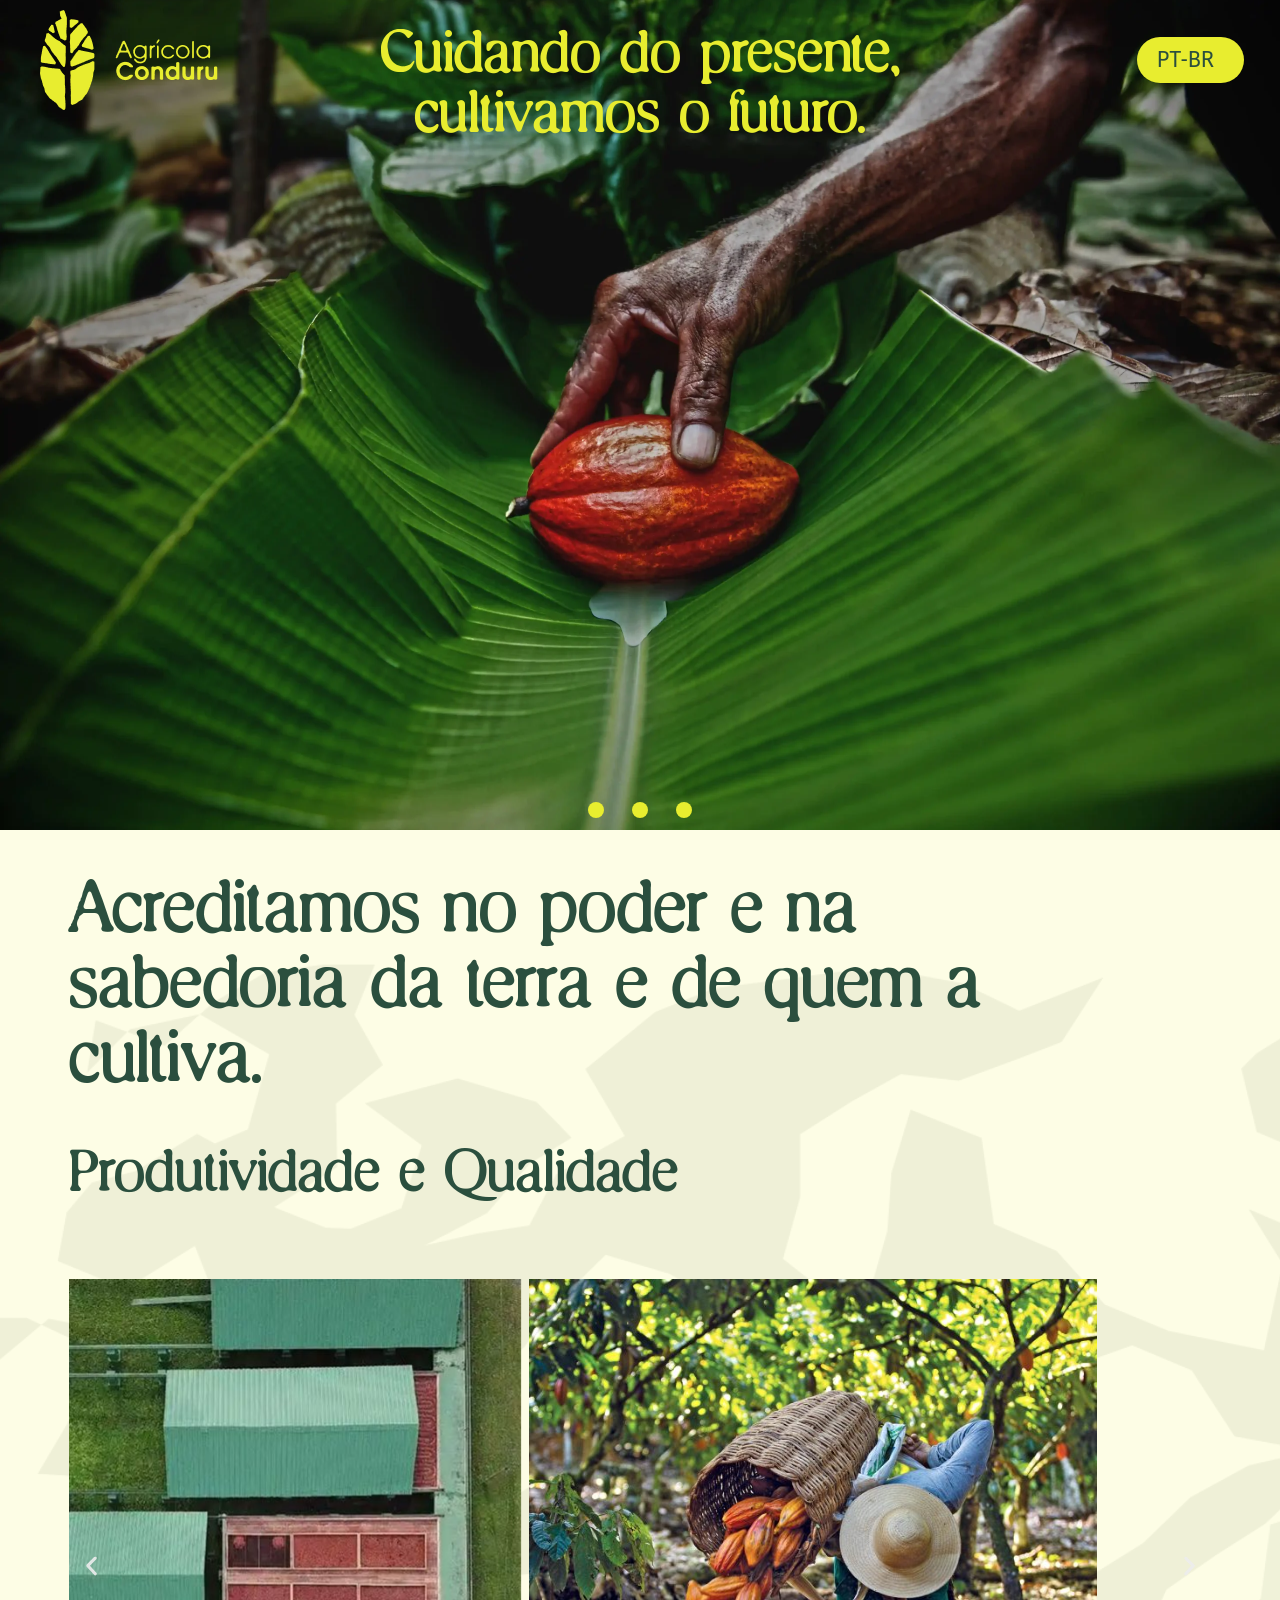
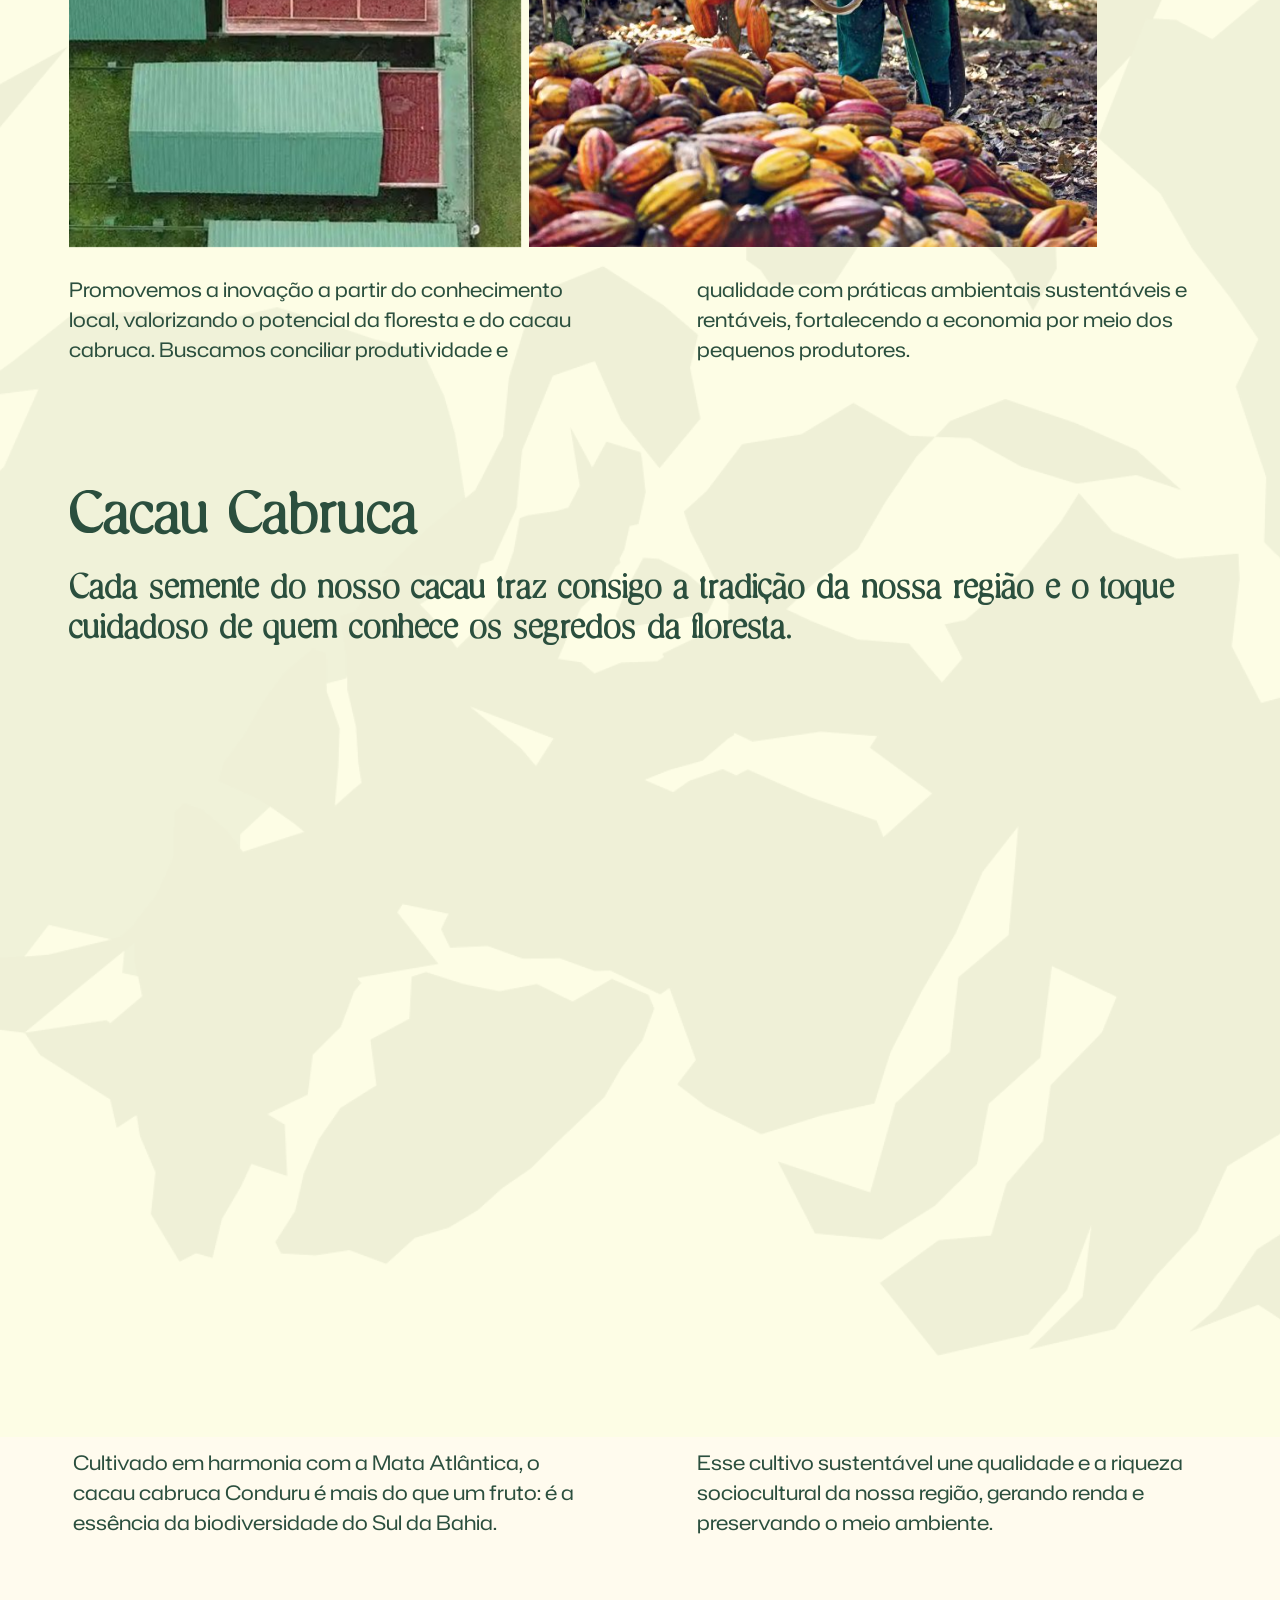
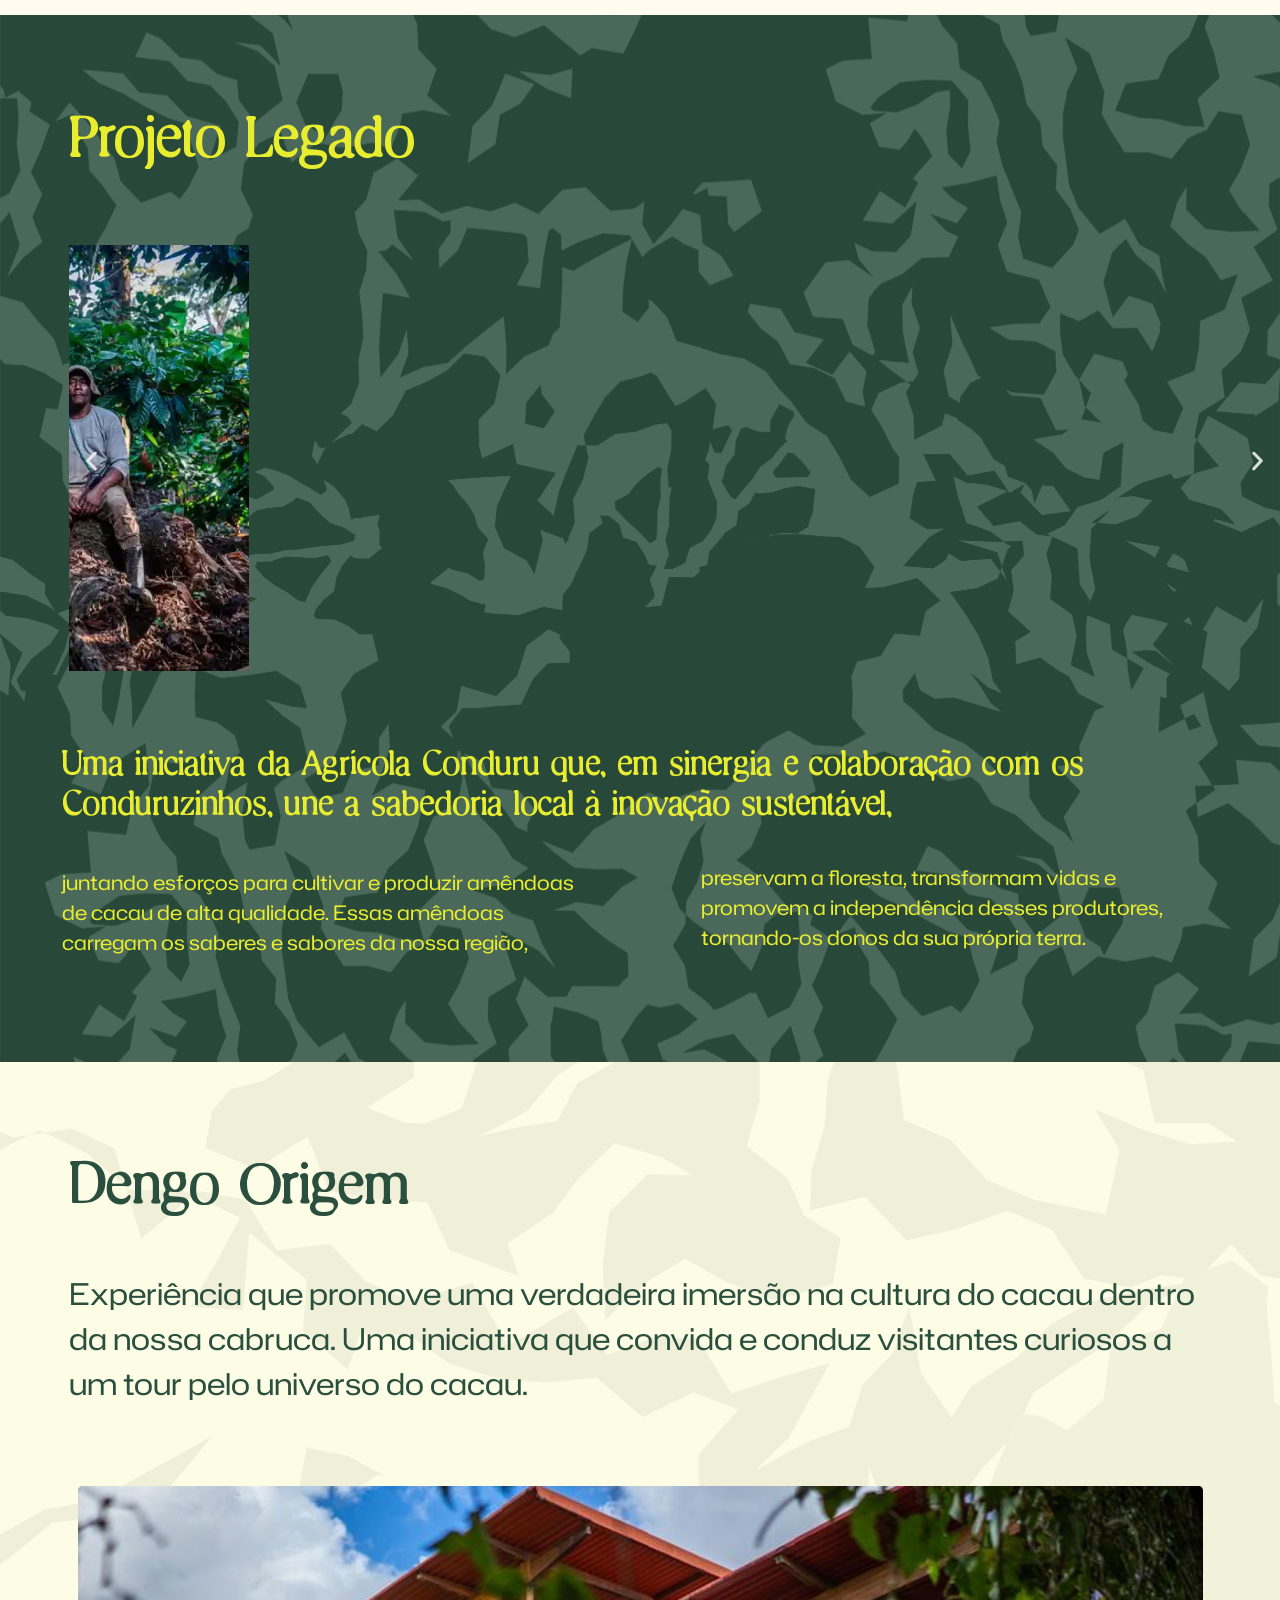
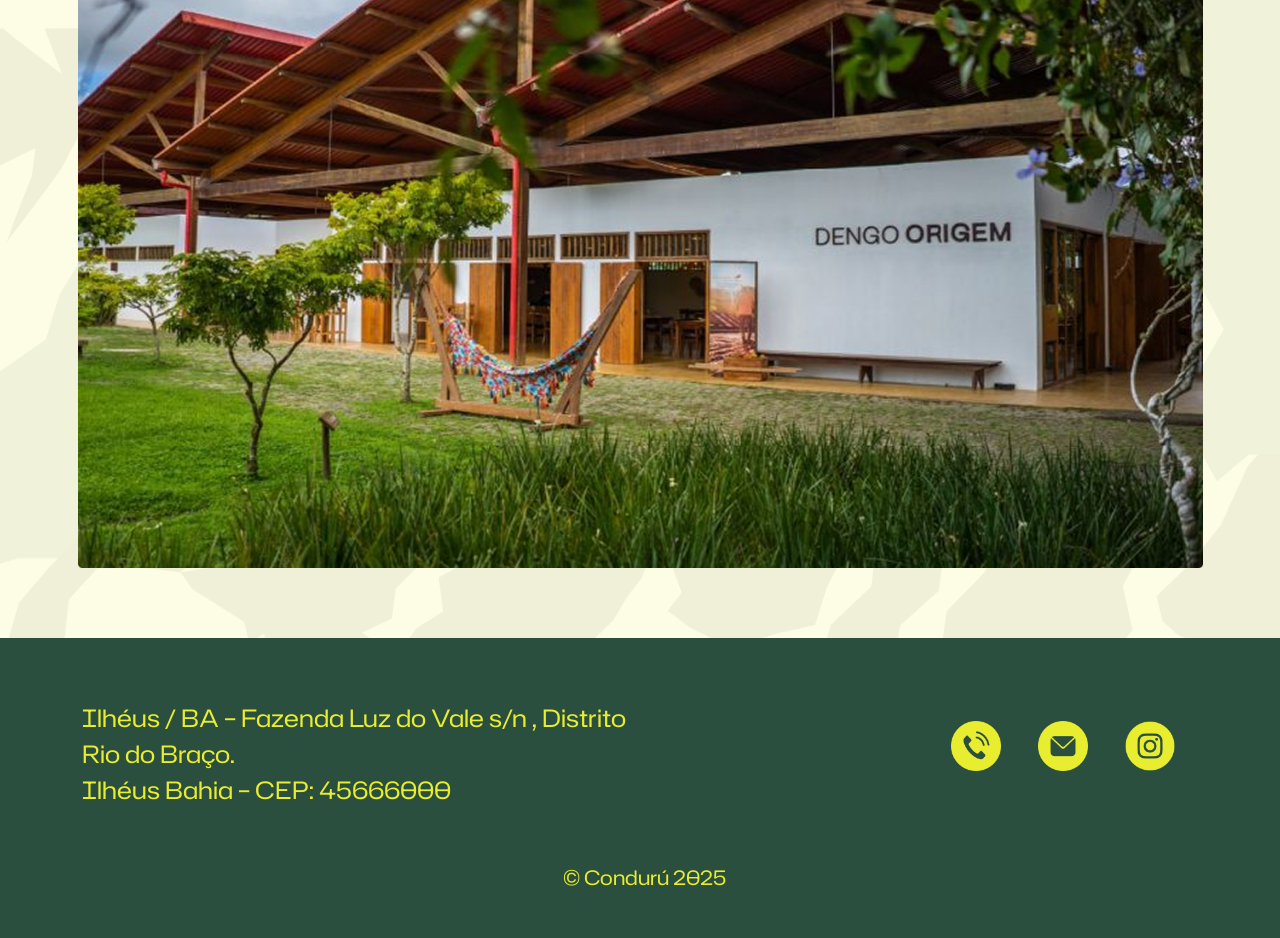
==== commit fb65ccac: "Prévia do link: metatags og e imagem 1200x630 Co-Authored-By: Claude Fable 5.2 <noreply@anthropic.co" ====
--- a/pt-br/index.html
+++ b/pt-br/index.html
@@ -5,6 +5,19 @@
 	<meta name="viewport" content="width=device-width, initial-scale=1">
 	<link rel="profile" href="https://gmpg.org/xfn/11">
 	<title>Agrícola Conduru</title>
+<meta name="description" content="Cuidando do presente, cultivamos o futuro. Cacau cabruca cultivado em harmonia com a Mata Atlântica, no Sul da Bahia.">
+<meta property="og:type" content="website">
+<meta property="og:locale" content="pt_BR">
+<meta property="og:site_name" content="Agrícola Conduru">
+<meta property="og:title" content="Agrícola Conduru">
+<meta property="og:description" content="Cuidando do presente, cultivamos o futuro. Cacau cabruca cultivado em harmonia com a Mata Atlântica, no Sul da Bahia.">
+<meta property="og:url" content="https://agricolaconduru.com.br/">
+<meta property="og:image" content="https://agricolaconduru.com.br/og-agricola-conduru.jpg">
+<meta property="og:image:type" content="image/jpeg">
+<meta property="og:image:width" content="1200">
+<meta property="og:image:height" content="630">
+<meta property="og:image:alt" content="Mão segurando um fruto de cacau sobre uma folha verde">
+<meta name="twitter:card" content="summary_large_image">
 <meta name='robots' content='max-image-preview:large' />
 	<style>img:is([sizes="auto" i], [sizes^="auto," i]) { contain-intrinsic-size: 3000px 1500px }</style>
 	<script>
